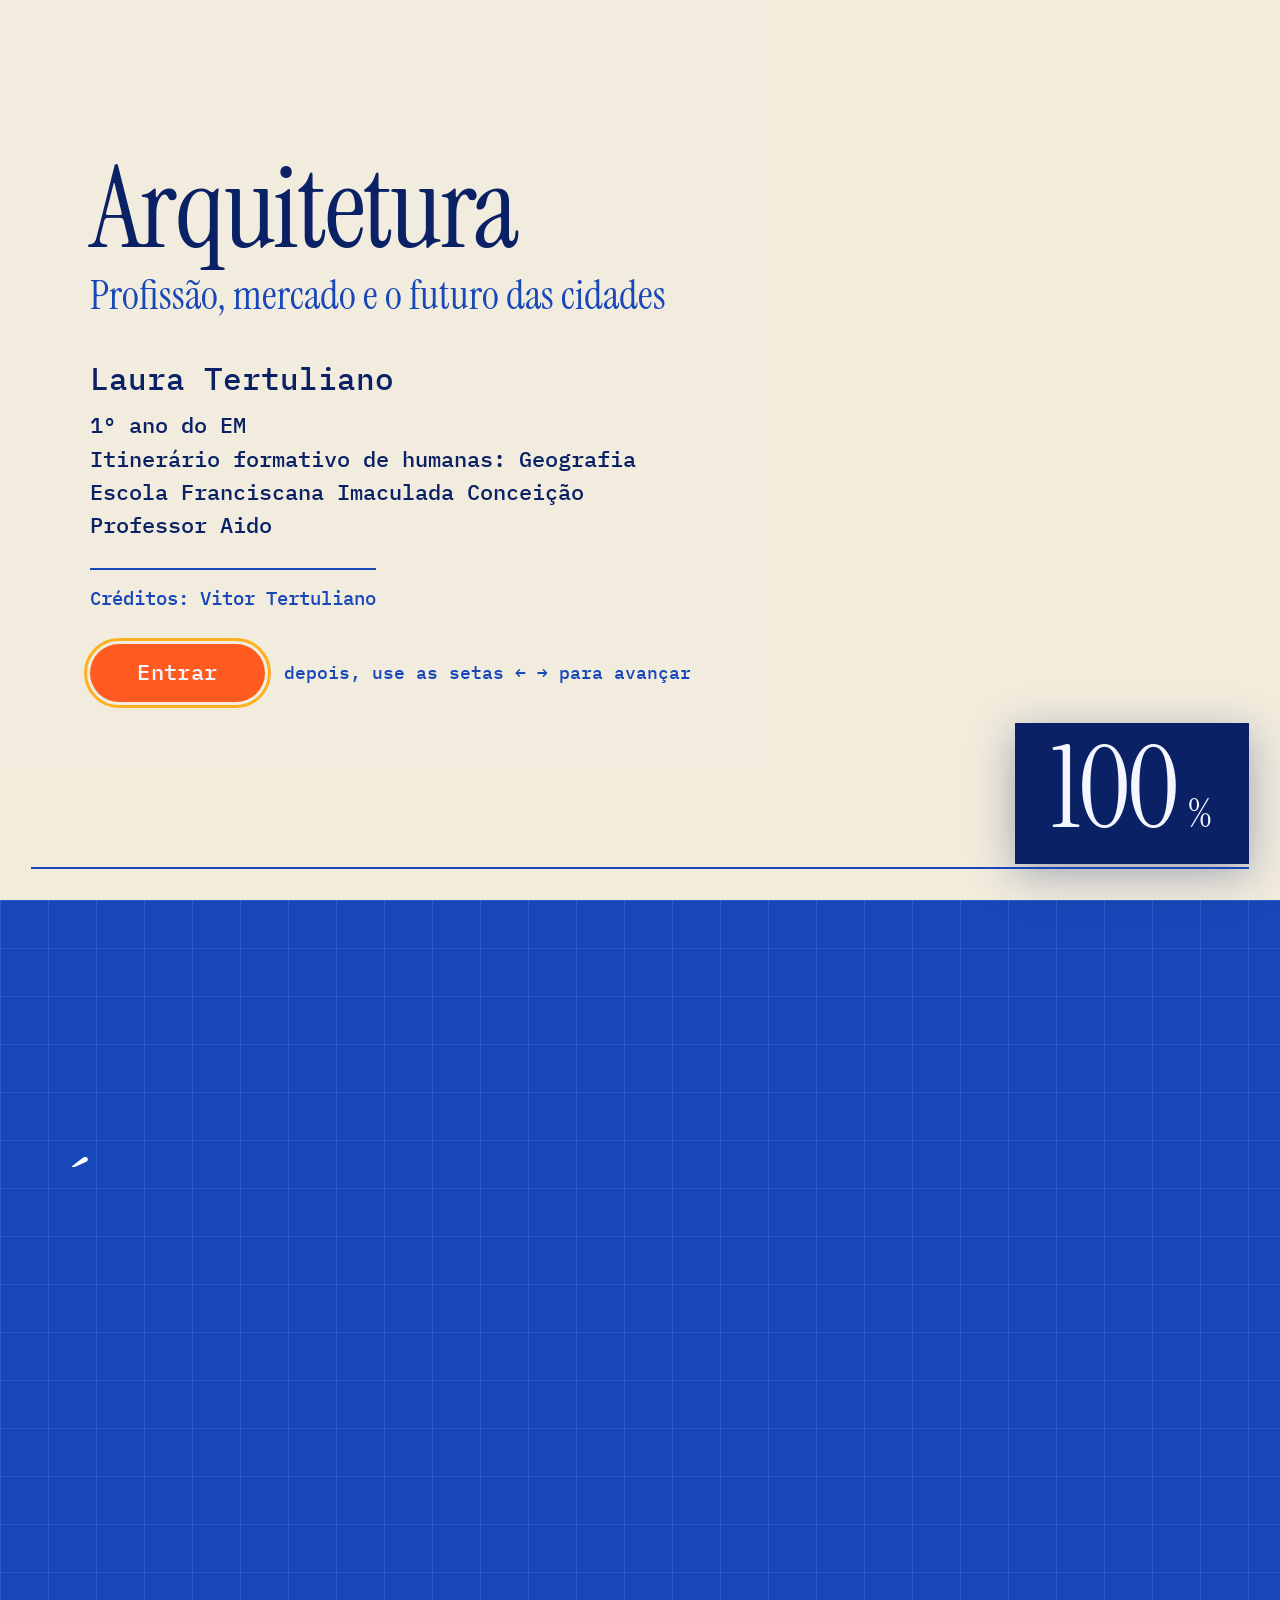
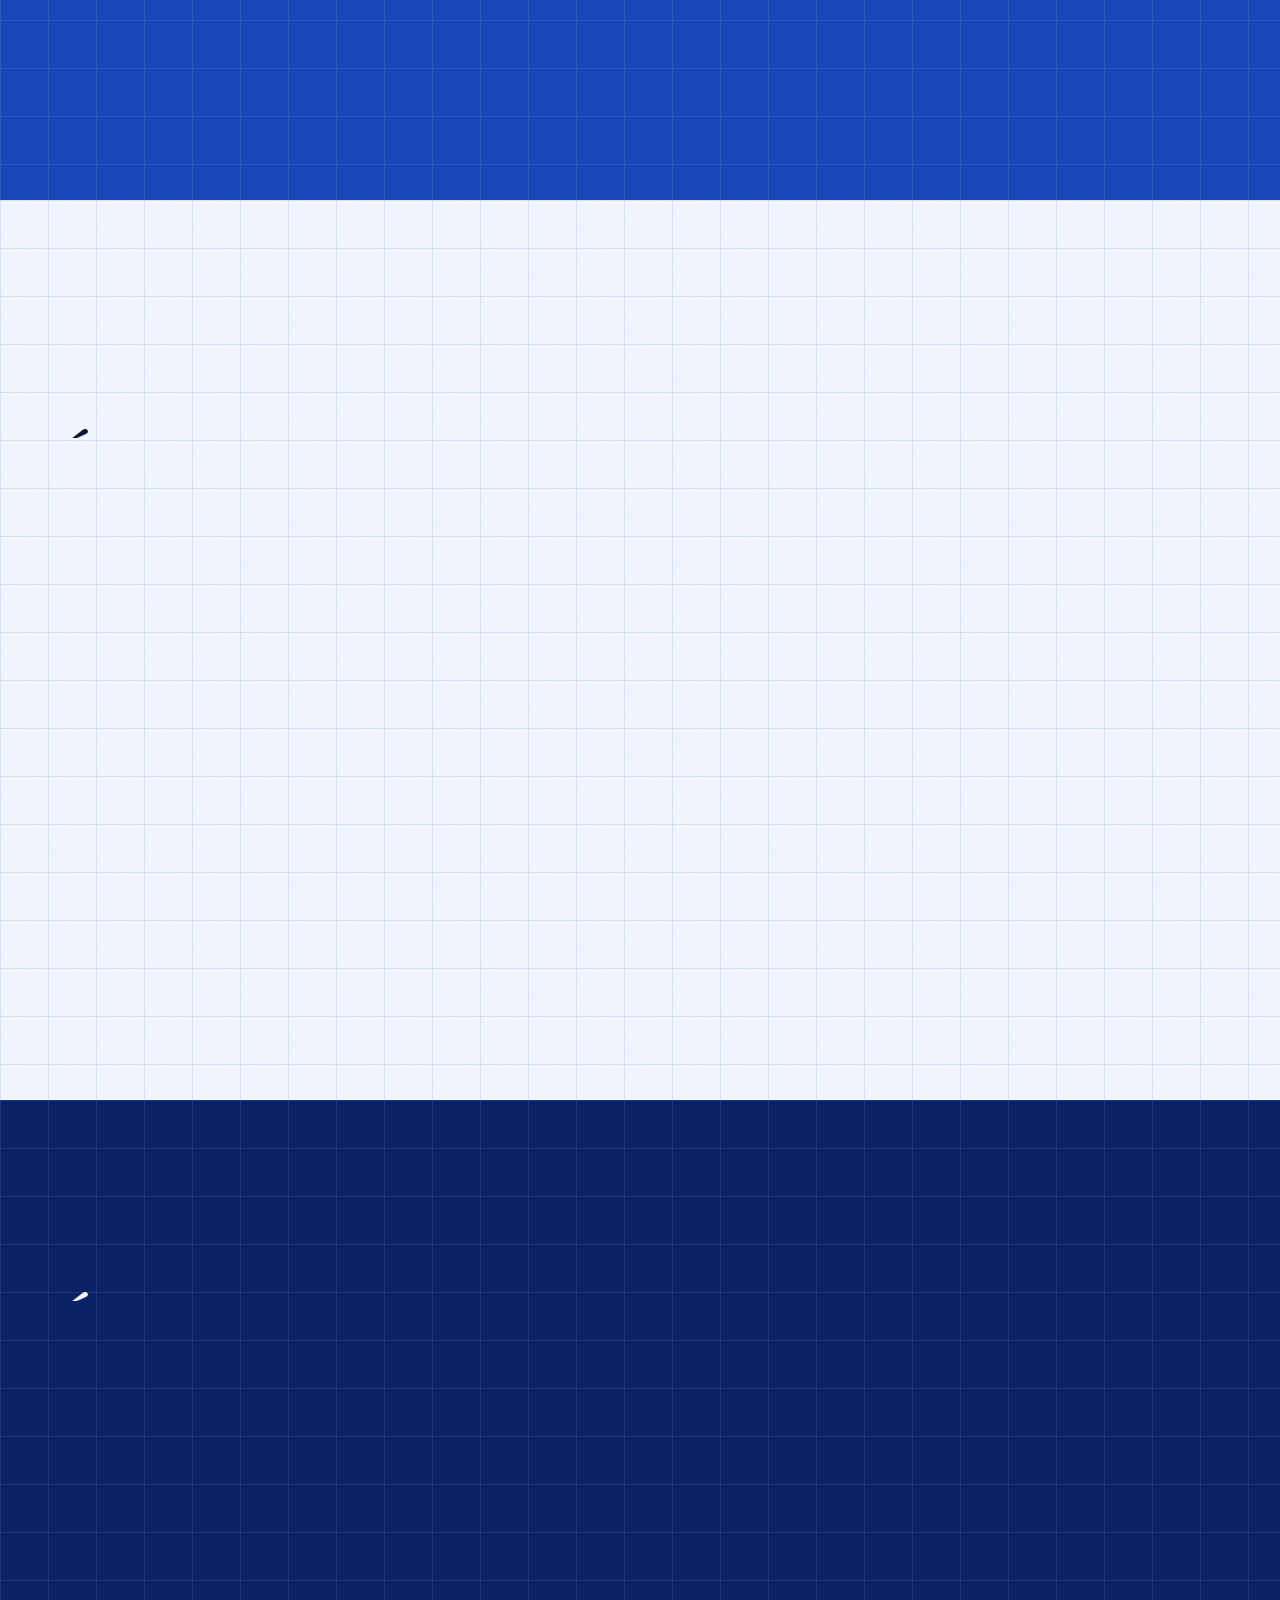
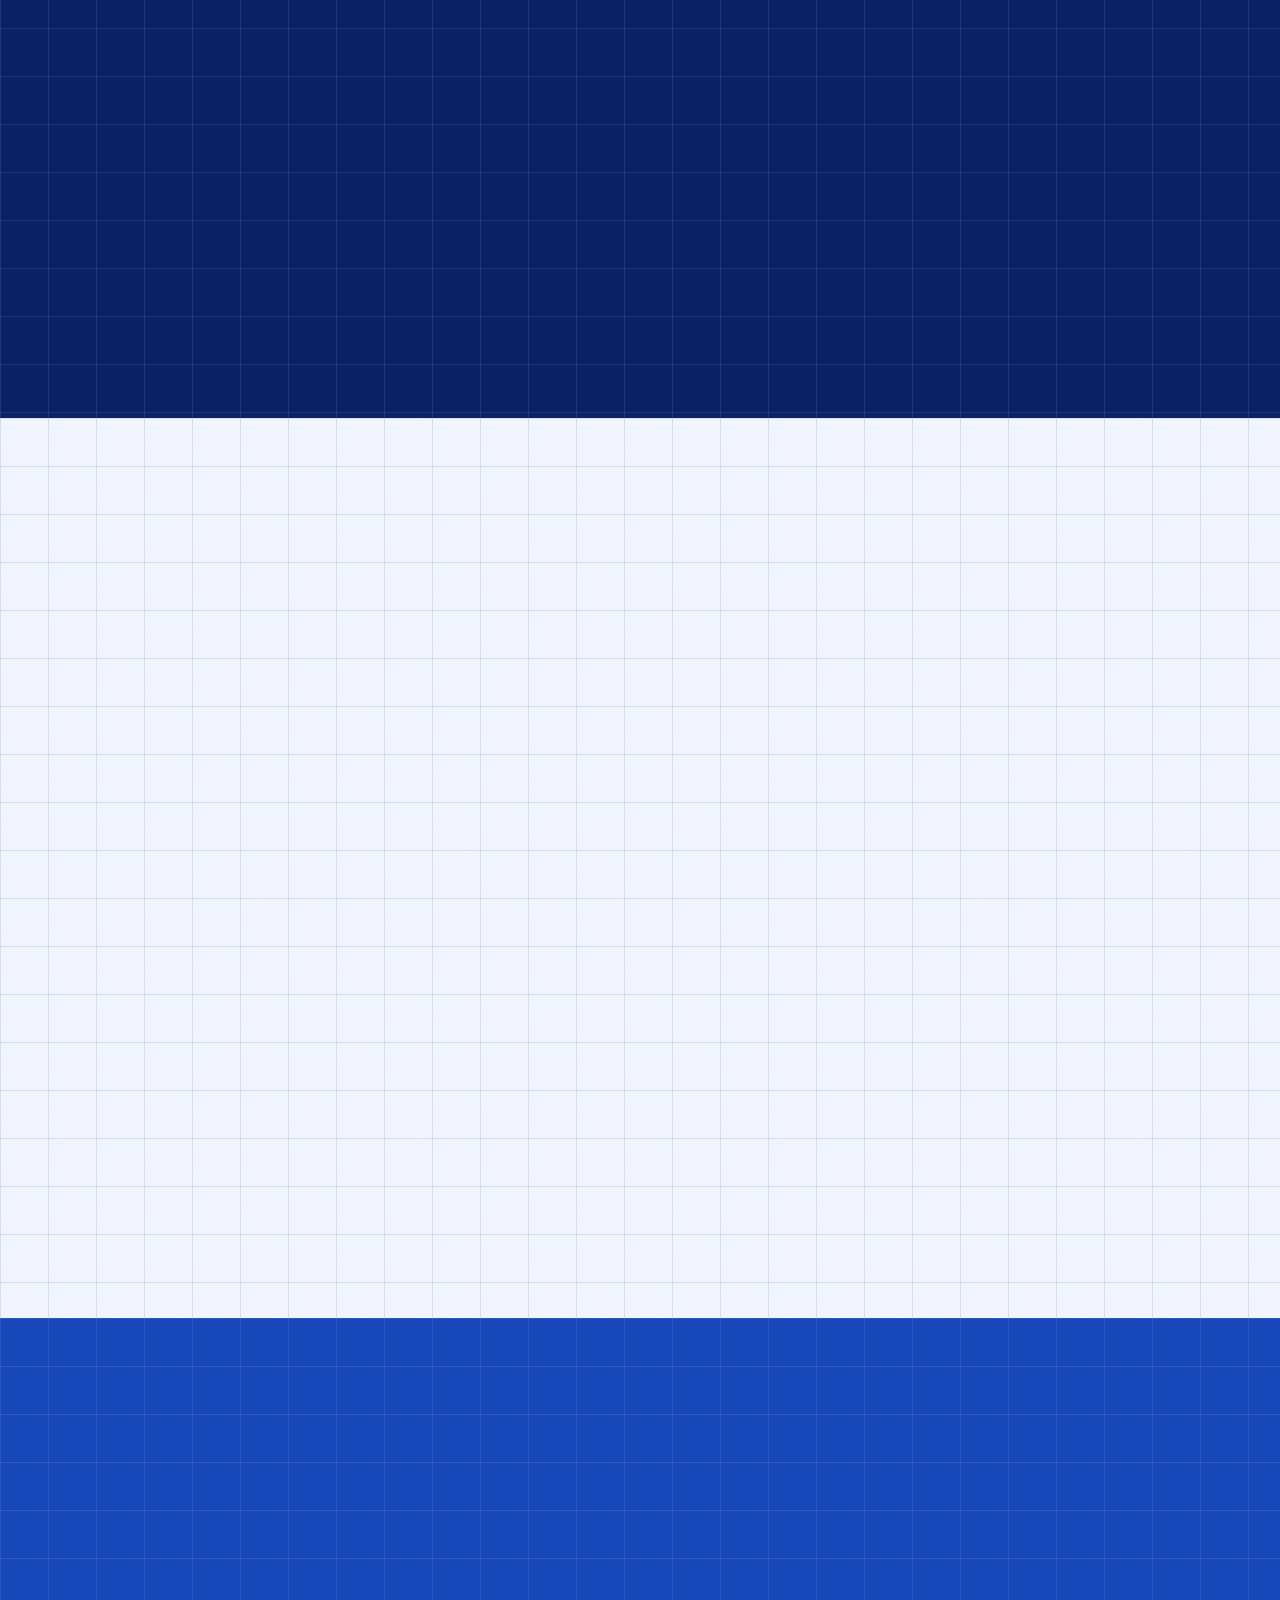
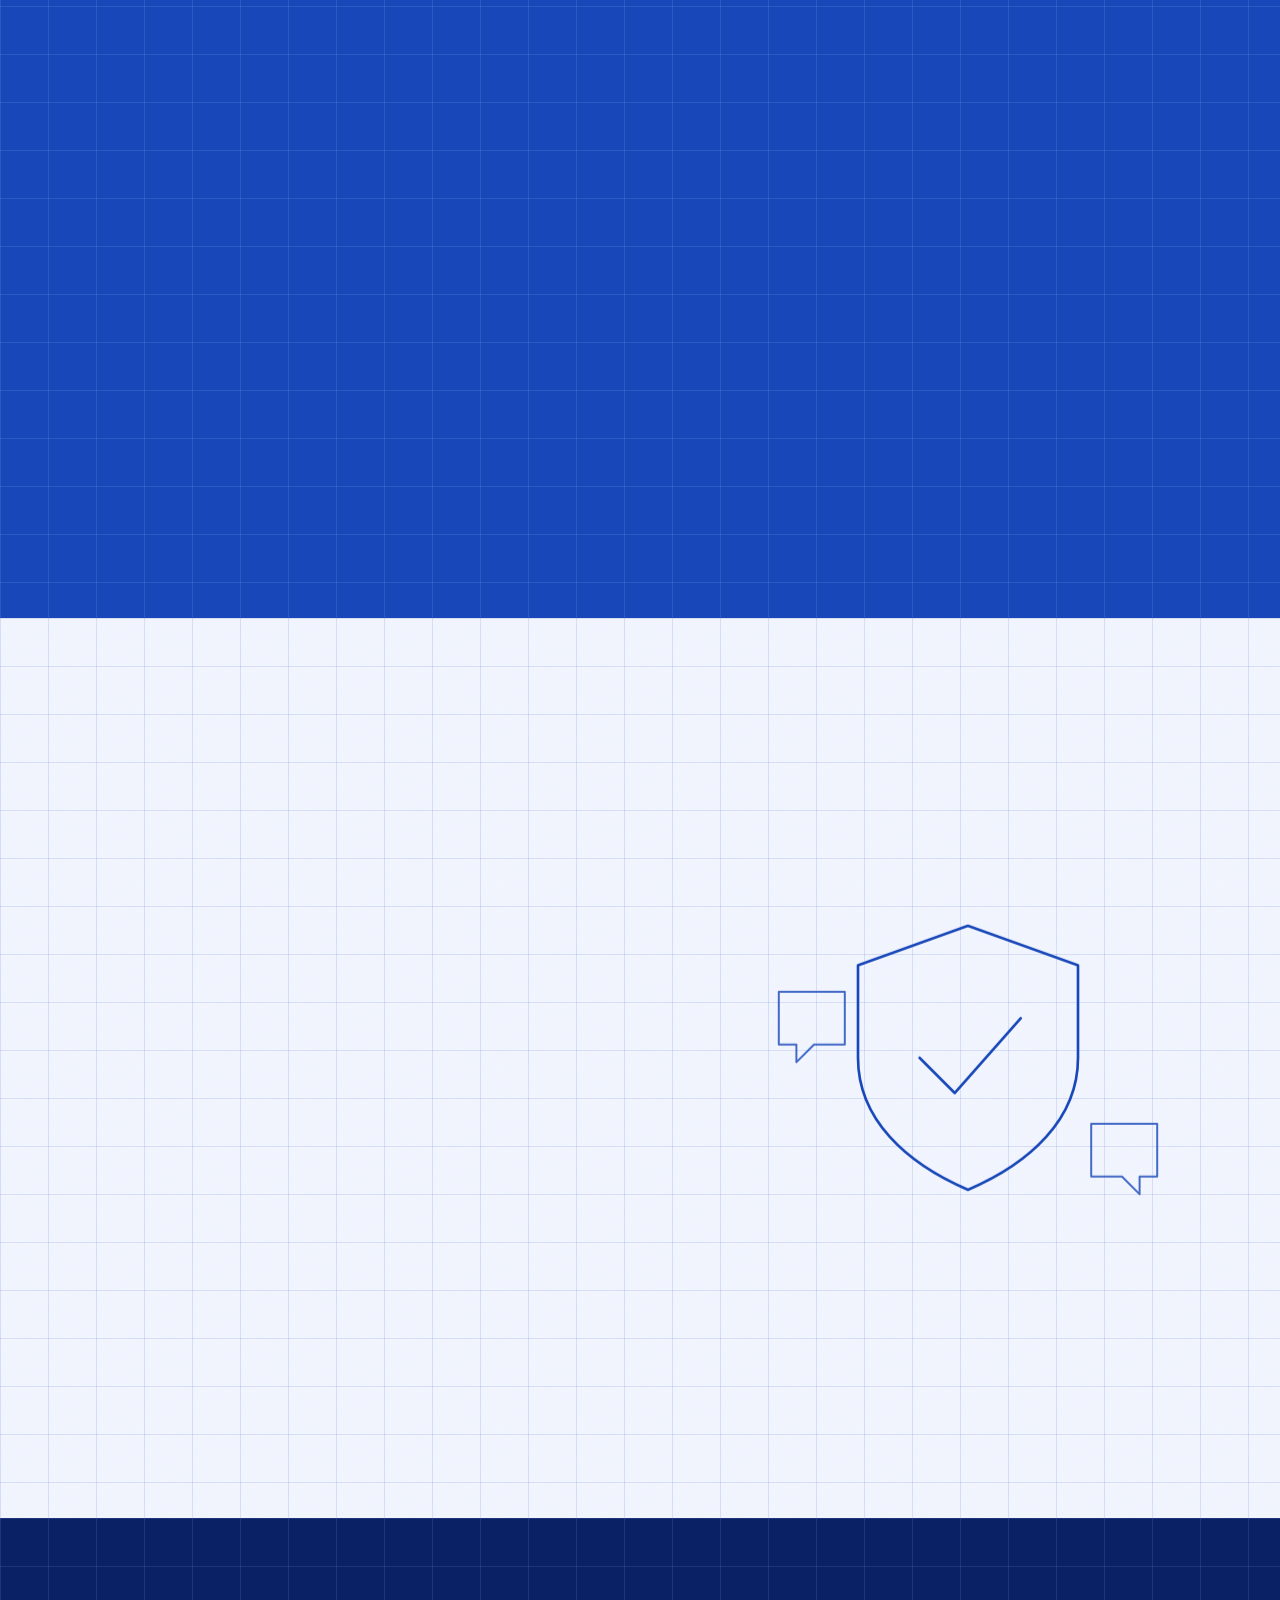
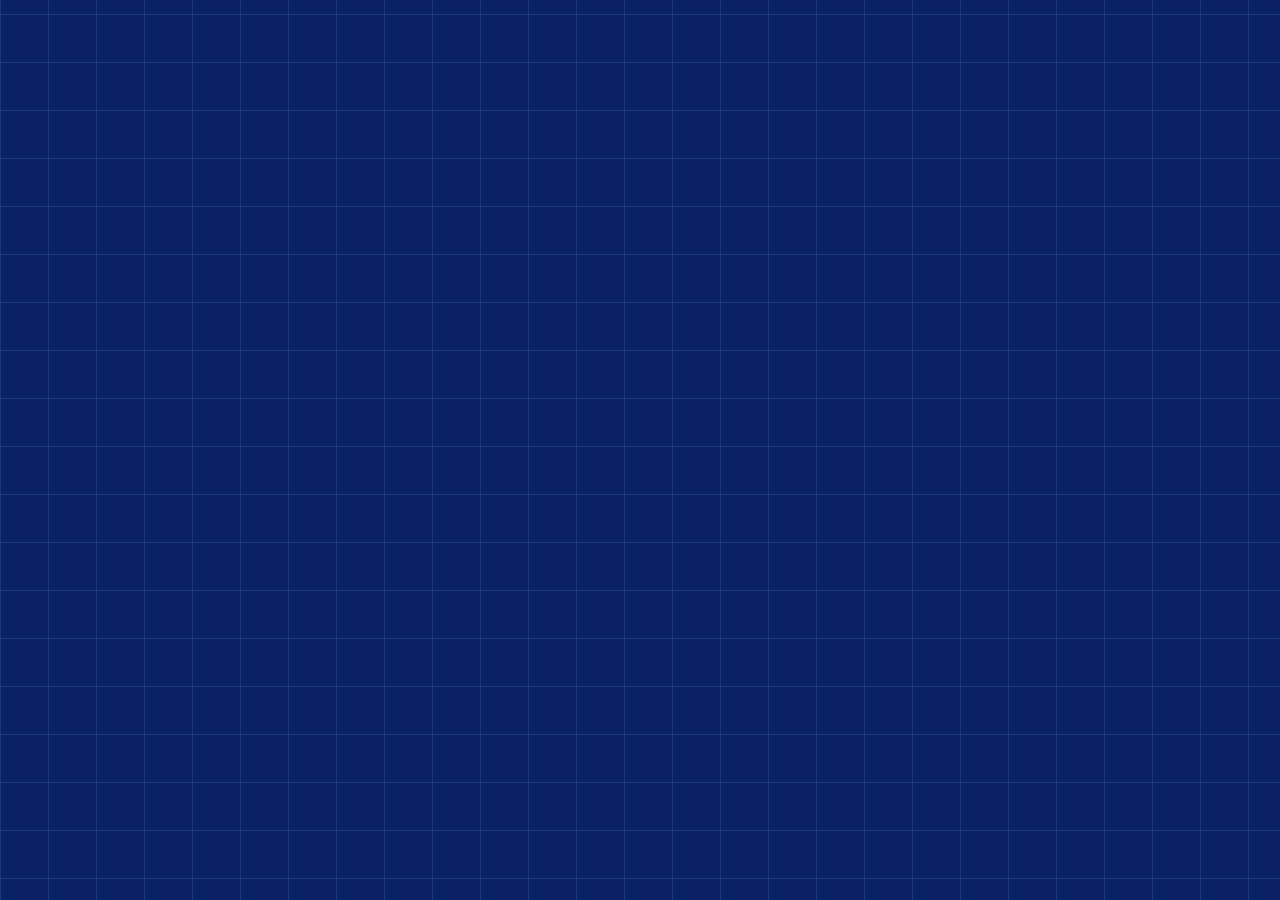
==== index.html @ d8c7a5e6 "Prancha 05: lista numerada, painel grande e desenho próprio para cada inovação Co-Authored-By: Claud" ====
<!doctype html>
<html lang="pt-BR">
<head>
  <meta charset="utf-8">
  <meta name="viewport" content="width=device-width, initial-scale=1">
  <title>Arquitetura — Laura Tertuliano</title>
  <meta name="description" content="Trabalho escolar sobre Arquitetura: profissão, mercado, inovações e o futuro das cidades.">
  <meta name="theme-color" content="#0A2166">
  <link rel="icon" href="data:image/svg+xml,%3Csvg xmlns='http://www.w3.org/2000/svg' viewBox='0 0 120 120'%3E%3Crect width='120' height='120' rx='22' fill='%230A2166'/%3E%3Cg transform='translate(0 4)' fill='none' stroke='%23F3F6FF' stroke-width='6' stroke-linejoin='round'%3E%3Ccircle cx='60' cy='15' r='7'/%3E%3Cpath d='M55 22L24 98M65 22L96 98'/%3E%3Cpath d='M6 52L16 42L60 86L104 42L114 52L60 106Z'/%3E%3C/g%3E%3C/svg%3E">
  <script>
    if (!matchMedia('(prefers-reduced-motion: reduce)').matches) {
      document.documentElement.classList.add('anim');
      setTimeout(function () { if (!window.__vida) document.documentElement.classList.remove('anim'); }, 4000);
    }
  </script>
  <link rel="preload" href="fonts/InstrumentSerif-400.ttf" as="font" type="font/ttf" crossorigin>
  <link rel="stylesheet" href="fonts/fonts.css">
  <link rel="stylesheet" href="css/style.css">
  <link rel="stylesheet" href="css/vida.css?v=6">
  <link rel="stylesheet" href="css/heron.css?v=26">
</head>
<body>

<div class="pre" id="pre" aria-hidden="true">
  <video class="pre-video" id="pre-video" src="video/casa.mp4" muted playsinline preload="auto"></video>
  <div class="pre-veu"></div>
  <div class="pre-info">
    <h2>Arquitetura</h2>
    <p class="pi-sub">Profissão, mercado e o futuro das cidades</p>
    <p class="pi-nome">Laura Tertuliano</p>
    <ul>
      <li>1º ano do EM</li>
      <li>Itinerário formativo de humanas: Geografia</li>
      <li>Escola Franciscana Imaculada Conceição</li>
      <li>Professor Aido</li>
    </ul>
    <p class="pi-cred">Créditos: Vitor Tertuliano</p>
    <div class="pi-entrar"><button class="pre-entrar" id="pre-entrar" type="button">Entrar</button><span>depois, use as setas ← → para avançar</span></div>
  </div>
  <div class="pre-num"><span class="pre-n">00</span><small>%</small></div>
  <div class="pre-barra"><i></i></div>
</div>

<div class="moldura" aria-hidden="true"><i></i><i></i><i></i><i></i></div>

<div class="progresso" aria-hidden="true"><span id="barra"></span></div>

<header class="topo">
  <a class="marca" href="#oque" aria-label="Voltar ao início"><svg class="emb" viewBox="0 0 120 112" aria-hidden="true"><circle cx="60" cy="11" r="7"/><path d="M55 18L22 98M65 18L98 98"/><path d="M6 52L16 42L60 86L104 42L114 52L60 106Z"/></svg><span>Arquitetura</span><span id="contador" aria-live="off">01 / 08</span></a>
  <button class="menu-btn" id="menu-btn" aria-expanded="false" aria-controls="menu">Seções</button>
</header>

<nav class="menu" id="menu" hidden aria-label="Seções do trabalho">
  <button class="menu-btn menu-fechar" id="menu-fechar">Fechar</button>
  <ol id="menu-lista"></ol>
</nav>
<nav class="pontos" id="pontos" aria-label="Posição na página"></nav>

<main>

<!-- 02 O QUE É -->
<section class="prancha t-papel" id="oque" data-nome="O que é Arquitetura">
  <div class="wrap duas">
    <div>
      <p class="tag">Prancha 01</p>
      <h2 class="frase">O que é Arquitetura e por que ela é importante?</h2>
      <p class="lead">A arquitetura é a arte de planejar espaços e cidades, unindo técnica e estética. Ela é essencial porque garante segurança, melhora o bem-estar e a saúde com ambientes confortáveis, promove a sustentabilidade e preserva a identidade cultural da sociedade.</p>
      <ul class="beneficios desenho">
        <li>
          <svg viewBox="0 0 48 48" aria-hidden="true"><path d="M24 4L40 10V24C40 34 33 41 24 44C15 41 8 34 8 24V10Z"/><path d="M17 24l5 5 9-10"/></svg>
          <span>Segurança</span>
        </li>
        <li>
          <svg viewBox="0 0 48 48" aria-hidden="true"><path d="M24 40C10 30 6 22 6 16A9 9 0 0 1 24 13A9 9 0 0 1 42 16C42 22 38 30 24 40Z"/></svg>
          <span>Bem-estar e saúde</span>
        </li>
        <li>
          <svg viewBox="0 0 48 48" aria-hidden="true"><path d="M10 38C10 18 22 8 40 8C40 26 30 38 10 38Z"/><path d="M10 38L28 20"/></svg>
          <span>Sustentabilidade</span>
        </li>
        <li>
          <svg viewBox="0 0 48 48" aria-hidden="true"><path d="M8 40H40M12 40V18M20 40V18M28 40V18M36 40V18M8 18L24 8L40 18Z"/></svg>
          <span>Identidade cultural</span>
        </li>
      </ul>    </div>
    <figure class="croqui" role="img" aria-label="Croqui de uma casa moderna com ipê amarelo: primeiro os traços a nanquim, depois a aquarela">
      <img class="linha" src="images/casa2-linha.webp" alt="" width="2048" height="1144" decoding="async">
      <img class="cor" src="images/casa2.webp" alt="" width="1024" height="572" decoding="async">
    </figure>
  </div>
  <a class="fonte" href="#fontes-1">Fontes desta seção</a>
</section>

<!-- 03 ÁREAS MAIS REMUNERADAS ATUALMENTE -->
<section class="prancha t-prancha" id="atuais" data-nome="Áreas mais remuneradas hoje">
  <div class="wrap">
    <p class="tag">Prancha 02</p>
    <h2 class="frase">Áreas mais remuneradas atualmente</h2>
    <p class="lead">As áreas mais bem remuneradas na arquitetura:</p>
    <div class="mestre" data-mestre>
      <ul class="lista" role="tablist" aria-orientation="vertical" aria-label="Áreas mais remuneradas atualmente">
        <li role="presentation"><button role="tab" id="a-t1" aria-controls="a-p1">Arquitetura de Patrimônio e Restauro</button></li>
        <li role="presentation"><button role="tab" id="a-t2" aria-controls="a-p2">Gestão e Coordenação de Obras / BIM Management</button></li>
        <li role="presentation"><button role="tab" id="a-t3" aria-controls="a-p3">Planejamento Urbano e Infraestrutura</button></li>
        <li role="presentation"><button role="tab" id="a-t4" aria-controls="a-p4">Arquitetura de Edificações / Projetos Comerciais e Corporativos</button></li>
        <li role="presentation"><button role="tab" id="a-t5" aria-controls="a-p5">Empreendedorismo e Projetos Autorais</button></li>
      </ul>
      <div class="detalhe">
        <article role="tabpanel" id="a-p1" aria-labelledby="a-t1"><h3>Arquitetura de Patrimônio e Restauro</h3><p>Especializada na conservação, recuperação e restauração de edifícios históricos e patrimônios tombados.</p>
          <svg class="area-desenho" viewBox="0 0 240 180" aria-hidden="true" focusable="false">
            <path class="tr" d="M16 160H224" style="--d:0"/>
            <path class="tr" d="M26 152H214" style="--d:0.05"/>
            <path class="tr" d="M36 144H204" style="--d:0.1"/>
            <path class="tr" d="M56 144V86M68 144V86" style="--d:0.2"/>
            <path class="tr fino" d="M52 86H72 M52 144H72" style="--d:0.3"/>
            <path class="tr" d="M86 144V86M98 144V86" style="--d:0.28"/>
            <path class="tr fino" d="M82 86H102 M82 144H102" style="--d:0.38"/>
            <path class="tr" d="M116 144V86M128 144V86" style="--d:0.36"/>
            <path class="tr fino" d="M112 86H132 M112 144H132" style="--d:0.46"/>
            <path class="tr" d="M146 144V86M158 144V86" style="--d:0.44"/>
            <path class="tr fino" d="M142 86H162 M142 144H162" style="--d:0.54"/>
            <path class="tr" d="M176 144V86M188 144V86" style="--d:0.52"/>
            <path class="tr fino" d="M172 86H192 M172 144H192" style="--d:0.62"/>
            <path class="tr" d="M42 86H210V76H42Z" style="--d:0.6"/>
            <path class="tr" d="M38 76L126 34L214 76Z" style="--d:0.72"/>
            <path class="tr fino" d="M60 72L126 42L192 72" style="--d:0.85"/>
            <circle class="tr fino" cx="126" cy="60" r="7" style="--d:0.9"/>
            <path class="tr ac" d="M222 160V38M238 160V38" style="--d:1.0"/>
            <path class="tr ac fino" d="M222 60 H238" style="--d:1.05"/>
            <path class="tr ac fino" d="M222 90 H238" style="--d:1.05"/>
            <path class="tr ac fino" d="M222 120 H238" style="--d:1.05"/>
            <path class="tr ac fino" d="M222 150 H238" style="--d:1.05"/>
            <path class="tr ac fino" d="M222 150L238 120M222 120L238 90M222 90L238 60" style="--d:1.1"/></svg>
        </article>
        <article role="tabpanel" id="a-p2" aria-labelledby="a-t2" hidden><h3>Gestão e Coordenação de Obras / BIM Management</h3><p>Focada no gerenciamento de canteiros, controle de custos, prazos, equipes e modelagem de informação da construção (BIM).</p>
          <svg class="area-desenho" viewBox="0 0 240 180" aria-hidden="true" focusable="false">
            <path class="tr" d="M50 60L110 30L170 60L110 90Z" style="--d:0"/>
            <path class="tr" d="M50 60V130L110 160V90" style="--d:0.15"/>
            <path class="tr" d="M110 160L170 130V60" style="--d:0.3"/>
            <path class="tr" d="M110 90V160" style="--d:0.35"/>
            <path class="tr fino" d="M50 77 L110 107 M110 107 L170 77" style="--d:0.45"/>
            <path class="tr fino" d="M50 95 L110 125 M110 125 L170 95" style="--d:0.55"/>
            <path class="tr fino" d="M50 112 L110 142 M110 142 L170 112" style="--d:0.65"/>
            <path class="tr fino ac" d="M32 60V130M28 60H36M28 130H36" style="--d:0.8"/>
            <path class="tr" d="M188 98H232V160H188Z" style="--d:0.9"/>
            <path class="tr fino" d="M204 93V102H216V93Z" style="--d:1.0"/>
            <path class="tr ac" d="M195 114 l4 4 7-8" style="--d:1.05"/>
            <path class="tr fino" d="M214 114 H226" style="--d:1.1"/>
            <path class="tr ac" d="M195 129 l4 4 7-8" style="--d:1.13"/>
            <path class="tr fino" d="M214 129 H226" style="--d:1.18"/>
            <path class="tr ac" d="M195 144 l4 4 7-8" style="--d:1.21"/>
            <path class="tr fino" d="M214 144 H226" style="--d:1.26"/></svg>
        </article>
        <article role="tabpanel" id="a-p3" aria-labelledby="a-t3" hidden><h3>Planejamento Urbano e Infraestrutura</h3><p>Elaboração de planos diretores, ordenamento de cidades, grandes projetos de mobilidade e infraestrutura pública.</p>
          <svg class="area-desenho" viewBox="0 0 240 180" aria-hidden="true" focusable="false">
            <path class="tr" d="M14 120H226M14 128H226" style="--d:0"/>
            <path class="tr" d="M14 120V150M226 120V150" style="--d:0.08"/>
            <path class="tr" d="M8 150H232" style="--d:0.1"/>
            <path class="tr" d="M78 150V46H86V150M158 150V46H166V150" style="--d:0.2"/>
            <path class="tr" d="M82 46C52 80 32 108 18 120" style="--d:0.45"/>
            <path class="tr" d="M82 46Q122 110 162 46" style="--d:0.5"/>
            <path class="tr" d="M162 46C192 80 212 108 226 120" style="--d:0.55"/>
            <path class="tr fino" d="M96 64 V120" style="--d:0.7"/>
            <path class="tr fino" d="M110 75 V120" style="--d:0.7"/>
            <path class="tr fino" d="M122 78 V120" style="--d:0.7"/>
            <path class="tr fino" d="M134 75 V120" style="--d:0.7"/>
            <path class="tr fino" d="M148 64 V120" style="--d:0.7"/>
            <path class="tr fino" d="M24 162q9 -5 18 0t18 0t18 0t18 0t18 0t18 0t18 0t18 0" style="--d:0.85"/>
            <path class="tr fino" d="M80 172q9 -5 18 0t18 0t18 0t18 0t18 0t18 0t18 0" style="--d:0.95"/>
            <circle class="tr fino ac" cx="30" cy="30" r="15" style="--d:1.0"/>
            <path class="tr ac" d="M30 17L36 36L30 31L24 36Z" style="--d:1.05"/></svg>
        </article>
        <article role="tabpanel" id="a-p4" aria-labelledby="a-t4" hidden><h3>Arquitetura de Edificações / Projetos Comerciais e Corporativos</h3><p>Projetos de grande porte para incorporadoras, hospitais, hotéis e edifícios empresariais.</p>
          <svg class="area-desenho" viewBox="0 0 240 180" aria-hidden="true" focusable="false">
            <path class="tr" d="M16 160H228" style="--d:0"/>
            <path class="tr" d="M40 160V62H92V160" style="--d:0.1"/>
            <path class="tr fino" d="M52 62V160M66 62V160M80 62V160" style="--d:0.2"/>
            <path class="tr fino" d="M40 74 H92" style="--d:0.22"/>
            <path class="tr fino" d="M40 86 H92" style="--d:0.22"/>
            <path class="tr fino" d="M40 98 H92" style="--d:0.22"/>
            <path class="tr fino" d="M40 110 H92" style="--d:0.22"/>
            <path class="tr fino" d="M40 122 H92" style="--d:0.22"/>
            <path class="tr fino" d="M40 134 H92" style="--d:0.22"/>
            <path class="tr fino" d="M40 146 H92" style="--d:0.22"/>
            <path class="tr fino" d="M40 158 H92" style="--d:0.22"/>
            <path class="tr" d="M102 160V34H152V160" style="--d:0.3"/>
            <path class="tr" d="M110 34V24H144V34" style="--d:0.4"/>
            <path class="tr" d="M127 24V8" style="--d:0.45"/>
            <circle class="tr ac" cx="127" cy="7" r="2.5" style="--d:0.5"/>
            <path class="tr fino" d="M114 34V160M127 34V160M140 34V160" style="--d:0.5"/>
            <path class="tr fino" d="M102 46 H152" style="--d:0.52"/>
            <path class="tr fino" d="M102 58 H152" style="--d:0.52"/>
            <path class="tr fino" d="M102 70 H152" style="--d:0.52"/>
            <path class="tr fino" d="M102 82 H152" style="--d:0.52"/>
            <path class="tr fino" d="M102 94 H152" style="--d:0.52"/>
            <path class="tr fino" d="M102 106 H152" style="--d:0.52"/>
            <path class="tr fino" d="M102 118 H152" style="--d:0.52"/>
            <path class="tr fino" d="M102 130 H152" style="--d:0.52"/>
            <path class="tr fino" d="M102 142 H152" style="--d:0.52"/>
            <path class="tr fino" d="M102 154 H152" style="--d:0.52"/>
            <path class="tr" d="M162 160V84H212V160" style="--d:0.6"/>
            <path class="tr fino" d="M162 84L212 84" style="--d:0.65"/>
            <path class="tr fino" d="M162 96 H212" style="--d:0.7"/>
            <path class="tr fino" d="M162 108 H212" style="--d:0.7"/>
            <path class="tr fino" d="M162 120 H212" style="--d:0.7"/>
            <path class="tr fino" d="M162 132 H212" style="--d:0.7"/>
            <path class="tr fino" d="M162 144 H212" style="--d:0.7"/>
            <path class="tr fino" d="M162 156 H212" style="--d:0.7"/>
            <path class="tr ac fino" d="M176 96L196 128M184 96L212 138" style="--d:0.9"/>
            <path class="tr fino" d="M174 160V150H198V160" style="--d:0.95"/></svg>
        </article>
        <article role="tabpanel" id="a-p5" aria-labelledby="a-t5" hidden><h3>Empreendedorismo e Projetos Autorais</h3><p>Sócios de escritórios consolidados ou arquitetos autônomos com marca própria no mercado de alto padrão.</p>
          <svg class="area-desenho" viewBox="0 0 240 180" aria-hidden="true" focusable="false">
            <path class="tr" d="M16 140H224" style="--d:0"/>
            <path class="tr" d="M36 140V172M204 140V172" style="--d:0.05"/>
            <path class="tr" d="M40 138L60 112H190L210 138Z" style="--d:0.15"/>
            <path class="tr" d="M88 128V108H128V128M83 108L108 90L133 108" style="--d:0.3"/>
            <path class="tr fino" d="M102 128V117H114V128" style="--d:0.4"/>
            <path class="tr" d="M160 112L172 70L184 112M172 70V60" style="--d:0.5"/>
            <circle class="tr" cx="172" cy="57" r="3.5" style="--d:0.55"/>
            <path class="tr ac fino" d="M160 124A14 14 0 0 1 184 124" style="--d:0.6"/>
            <path class="tr" d="M26 102L30 106L72 64L68 60Z" style="--d:0.7"/>
            <path class="tr fino" d="M26 102L24 110L30 106" style="--d:0.75"/>
            <circle class="tr ac" cx="206" cy="46" r="14" style="--d:0.85"/>
            <path class="tr ac fino" d="M199 62H213M200 67H212" style="--d:0.9"/>
            <path class="tr ac fino" d="M206 22V28M226 32L222 36M186 32L190 36M232 48H226M180 48H186" style="--d:0.95"/></svg>
        </article>
      </div>
    </div>
  </div>
  <a class="fonte" href="#fontes-2">Fontes desta seção</a>
</section>

<!-- 04 ÁREAS MAIS BEM REMUNERADAS NO FUTURO -->
<section class="prancha t-papel" id="futuro" data-nome="Áreas mais bem remuneradas no futuro">
  <div class="wrap">
    <p class="tag">Prancha 03</p>
    <h2 class="frase">Áreas mais bem remuneradas no futuro</h2>
    <p class="lead">As áreas mais promissoras e bem remuneradas da arquitetura para os próximos anos:</p>
    <div class="mestre" data-mestre>
      <ul class="lista" role="tablist" aria-orientation="vertical" aria-label="Áreas mais bem remuneradas no futuro">
        <li role="presentation"><button role="tab" id="f-t1" aria-controls="f-p1">Arquitetura Sustentável e Bioclimática</button></li>
        <li role="presentation"><button role="tab" id="f-t2" aria-controls="f-p2">Tecnologia BIM Avançada e Arquitetura Digital</button></li>
        <li role="presentation"><button role="tab" id="f-t3" aria-controls="f-p3">Cidades Inteligentes (Smart Cities) e Urbanismo Resiliente</button></li>
        <li role="presentation"><button role="tab" id="f-t4" aria-controls="f-p4">Neuroarquitetura e Arquitetura de Saúde/Hospitalar</button></li>
        <li role="presentation"><button role="tab" id="f-t5" aria-controls="f-p5">Construção Off-site e Modular</button></li>
      </ul>
      <div class="detalhe">
        <article role="tabpanel" id="f-p1" aria-labelledby="f-t1"><h3>Arquitetura Sustentável e Bioclimática</h3><p>Focada em projetos com pegada de carbono zero, eficiência energética, uso de energias renováveis e certificações ambientais (como LEED).</p>
          <svg class="area-desenho" viewBox="0 0 240 180" aria-hidden="true" focusable="false">
            <path class="tr" d="M16 160H224" style="--d:0"/>
            <path class="tr" d="M50 160V92H150V160" style="--d:0.1"/>
            <path class="tr" d="M44 92H156" style="--d:0.2"/>
            <path class="tr fino" d="M56 92q4 -10 8 0M70 92q4 -12 8 0M86 92q4 -10 8 0M102 92q4 -12 8 0M118 92q4 -10 8 0M134 92q4 -10 8 0" style="--d:0.3"/>
            <path class="tr" d="M60 106H90V130H60ZM110 106H140V130H110Z" style="--d:0.4"/>
            <path class="tr" d="M92 160V138H108V160" style="--d:0.5"/>
            <path class="tr" d="M150 160V118H198V160" style="--d:0.55"/>
            <path class="tr" d="M152 118L162 102H198V118" style="--d:0.6"/>
            <path class="tr fino" d="M170 102L166 118M182 102L182 118M194 102L198 118" style="--d:0.65"/>
            <path class="tr" d="M18 130C18 108 28 98 42 96C42 112 34 124 18 130Z" style="--d:0.75"/>
            <path class="tr fino" d="M18 130L36 108" style="--d:0.8"/>
            <circle class="tr ac" cx="190" cy="46" r="14" style="--d:0.85"/>
            <path class="tr ac fino" d="M190 24V16M212 46H220M160 46H168M206 30L212 24M174 30L168 24" style="--d:0.95"/></svg>
        </article>
        <article role="tabpanel" id="f-p2" aria-labelledby="f-t2" hidden><h3>Tecnologia BIM Avançada e Arquitetura Digital</h3><p>Integração de inteligência artificial, realidade aumentada, gêmeos digitais (digital twins) e gestão de dados complexos de construção.</p>
          <svg class="area-desenho" viewBox="0 0 240 180" aria-hidden="true" focusable="false">
            <path class="tr" d="M16 160H224" style="--d:0"/>
            <path class="tr" d="M36 160V70H90V160" style="--d:0.1"/>
            <path class="tr fino" d="M36 88 H90" style="--d:0.2"/>
            <path class="tr fino" d="M36 106 H90" style="--d:0.25"/>
            <path class="tr fino" d="M36 124 H90" style="--d:0.3"/>
            <path class="tr fino" d="M36 142 H90" style="--d:0.35"/>
            <path class="tr fino" d="M63 70V160" style="--d:0.4"/>
            <path class="tr ac" d="M130 160V70H184V160" style="--d:0.5"/>
            <path class="tr ac fino" d="M130 88 H184" style="--d:0.6"/>
            <path class="tr ac fino" d="M130 106 H184" style="--d:0.65"/>
            <path class="tr ac fino" d="M130 124 H184" style="--d:0.7"/>
            <path class="tr ac fino" d="M130 142 H184" style="--d:0.75"/>
            <path class="tr ac fino" d="M157 70V160" style="--d:0.8"/>
            <circle class="tr ac" cx="130" cy="70" r="3.4" style="--d:0.9"/>
            <circle class="tr ac" cx="184" cy="70" r="3.4" style="--d:0.9"/>
            <circle class="tr ac" cx="130" cy="160" r="3.4" style="--d:0.9"/>
            <circle class="tr ac" cx="184" cy="160" r="3.4" style="--d:0.9"/>
            <circle class="tr ac" cx="157" cy="115" r="3.4" style="--d:0.9"/>
            <path class="tr fino" d="M98 112H122M105 105L98 112L105 119M115 105L122 112L115 119" style="--d:0.95"/>
            <path class="tr" d="M196 24H226V54H196Z" style="--d:1.0"/>
            <path class="tr fino" d="M205 33H217V45H205Z" style="--d:1.05"/>
            <path class="tr fino" d="M202 24V18M211 24V18M220 24V18M202 54V60M211 54V60M220 54V60" style="--d:1.1"/>
            <path class="tr ac fino" d="M211 60V100H184" style="--d:1.15"/>
            <path class="tr ac fino" d="M184 130H206V142" style="--d:1.2"/>
            <circle class="tr ac" cx="206" cy="146" r="3.2" style="--d:1.25"/></svg>
        </article>
        <article role="tabpanel" id="f-p3" aria-labelledby="f-t3" hidden><h3>Cidades Inteligentes (Smart Cities) e Urbanismo Resiliente</h3><p>Planejamento urbano adaptado a mudanças climáticas, mobilidade sustentável e infraestrutura de cidades conectadas.</p>
          <svg class="area-desenho" viewBox="0 0 240 180" aria-hidden="true" focusable="false">
            <path class="tr" d="M10 150H230" style="--d:0"/>
            <path class="tr" d="M24 150V92H56V150" style="--d:0.1"/>
            <path class="tr" d="M62 150V62H98V150" style="--d:0.15"/>
            <path class="tr" d="M104 150V82H136V150" style="--d:0.2"/>
            <path class="tr" d="M142 150V106H174V150" style="--d:0.25"/>
            <path class="tr" d="M80 62V46" style="--d:0.3"/>
            <path class="tr fino" d="M30 104 H50" style="--d:0.35"/>
            <path class="tr fino" d="M30 116 H50" style="--d:0.35"/>
            <path class="tr fino" d="M30 128 H50" style="--d:0.35"/>
            <path class="tr fino" d="M30 140 H50" style="--d:0.35"/>
            <path class="tr fino" d="M68 76 H92" style="--d:0.38"/>
            <path class="tr fino" d="M68 90 H92" style="--d:0.38"/>
            <path class="tr fino" d="M68 104 H92" style="--d:0.38"/>
            <path class="tr fino" d="M68 118 H92" style="--d:0.38"/>
            <path class="tr fino" d="M68 132 H92" style="--d:0.38"/>
            <path class="tr fino" d="M110 94 H130" style="--d:0.4"/>
            <path class="tr fino" d="M110 108 H130" style="--d:0.4"/>
            <path class="tr fino" d="M110 122 H130" style="--d:0.4"/>
            <path class="tr fino" d="M110 136 H130" style="--d:0.4"/>
            <path class="tr fino" d="M148 118 H168" style="--d:0.42"/>
            <path class="tr fino" d="M148 130 H168" style="--d:0.42"/>
            <path class="tr fino" d="M148 142 H168" style="--d:0.42"/>
            <circle class="tr ac" cx="80" cy="44" r="3" style="--d:0.5"/>
            <path class="tr ac fino" d="M70 36A14 14 0 0 1 90 36" style="--d:0.55"/>
            <path class="tr ac fino" d="M63 30A22 22 0 0 1 97 30" style="--d:0.6"/>
            <circle class="tr ac" cx="120" cy="80" r="3" style="--d:0.65"/>
            <path class="tr ac fino" d="M114 72A9 9 0 0 1 126 72" style="--d:0.7"/>
            <path class="tr" d="M196 150V126" style="--d:0.75"/>
            <path class="tr" d="M180 126C176 108 190 98 200 100C214 102 218 120 208 128C202 134 188 134 180 126Z" style="--d:0.8"/>
            <path class="tr fino" d="M10 166q9 -5 18 0t18 0t18 0t18 0t18 0t18 0t18 0t18 0t18 0t18 0t18 0t18 0" style="--d:0.9"/>
            <path class="tr ac" d="M224 150V172M220 160H228" style="--d:0.95"/></svg>
        </article>
        <article role="tabpanel" id="f-p4" aria-labelledby="f-t4" hidden><h3>Neuroarquitetura e Arquitetura de Saúde/Hospitalar</h3><p>Design focado no bem-estar mental e fisiológico dos usuários, impulsionado pela alta demanda em espaços de saúde e ambientes corporativos.</p>
          <svg class="area-desenho" viewBox="0 0 240 180" aria-hidden="true" focusable="false">
            <path class="tr" d="M16 160H224" style="--d:0"/>
            <path class="tr" d="M28 160V84H112V160" style="--d:0.1"/>
            <path class="tr" d="M50 84V62H90V84" style="--d:0.2"/>
            <path class="tr ac" d="M70 96V126M55 111H85" style="--d:0.3"/>
            <path class="tr fino" d="M38 140H54M62 140H78M86 140H102" style="--d:0.4"/>
            <path class="tr" d="M62 160V148H78V160" style="--d:0.45"/>
            <path class="tr ac" d="M126 134H144L150 114L158 152L166 122L172 134H214" style="--d:0.55"/>
            <path class="tr" d="M152 74C142 74 136 64 142 56C140 46 152 40 160 44C166 36 180 38 182 48C192 48 198 58 192 66C198 74 190 82 180 80C174 86 162 84 158 78C156 78 154 76 152 74Z" style="--d:0.7"/>
            <path class="tr fino" d="M160 44C160 56 166 62 162 70M172 52C172 60 178 66 174 74M148 60C156 60 160 64 166 62M180 62H188" style="--d:0.85"/></svg>
        </article>
        <article role="tabpanel" id="f-p5" aria-labelledby="f-t5" hidden><h3>Construção Off-site e Modular</h3><p>Especialização em arquitetura industrializada, fabricação digital e impressão 3D para obras mais rápidas e econômicas.</p>
          <svg class="area-desenho" viewBox="0 0 240 180" aria-hidden="true" focusable="false">
            <path class="tr" d="M10 160H230" style="--d:0"/>
            <path class="tr" d="M14 160V108L38 90V108L62 90V108L86 90V160Z" style="--d:0.1"/>
            <path class="tr fino" d="M44 160V138H60V160" style="--d:0.2"/>
            <path class="tr" d="M100 160V130H142V160Z" style="--d:0.3"/>
            <path class="tr" d="M142 160V130H184V160Z" style="--d:0.35"/>
            <path class="tr" d="M100 130V100H142V130Z" style="--d:0.4"/>
            <path class="tr fino" d="M108 142H122M150 142H164M108 112H122" style="--d:0.5"/>
            <path class="tr ac" d="M142 92V62H184V92Z" style="--d:0.6"/>
            <path class="tr ac fino" d="M150 76H164M170 76H176" style="--d:0.7"/>
            <path class="tr fino" d="M204 160V26M214 160V26" style="--d:0.8"/>
            <path class="tr fino" d="M204 150L214 138L204 126L214 114L204 102L214 90L204 78L214 66L204 54L214 42" style="--d:0.85"/>
            <path class="tr" d="M120 26H228" style="--d:0.9"/>
            <path class="tr fino" d="M214 26H228V38H214Z" style="--d:0.95"/>
            <path class="tr ac" d="M163 26V62" style="--d:1.0"/>
            <path class="tr ac" d="M156 62H170" style="--d:1.05"/></svg>
        </article>
      </div>
    </div>
  </div>
  <a class="fonte" href="#fontes-3">Fontes desta seção</a>
</section>

<!-- 05 ÁREAS MENOS REMUNERADAS NO FUTURO -->
<section class="prancha t-profundo" id="menos" data-nome="Áreas menos remuneradas no futuro">
  <div class="wrap">
    <p class="tag">Prancha 04</p>
    <h2 class="frase">Áreas menos remuneradas no futuro</h2>
    <p class="lead">As áreas com tendência a menor remuneração no futuro da arquitetura são aquelas altamente repetitivas, operacionais ou suscetíveis à automação direta por inteligência artificial e ferramentas generativas:</p>
    <div class="mestre" data-mestre>
      <ul class="lista" role="tablist" aria-orientation="vertical" aria-label="Áreas menos remuneradas no futuro">
        <li role="presentation"><button role="tab" id="m-t1" aria-controls="m-p1">Desenho Técnico e Modelagem Básica (BIM/CAD Operacional)</button></li>
        <li role="presentation"><button role="tab" id="m-t2" aria-controls="m-p2">Visualização Arquitetônica Tradicional (Render 3D Simples)</button></li>
        <li role="presentation"><button role="tab" id="m-t3" aria-controls="m-p3">Arquitetura de Interiores Residencial de Pequeno Porte (Sem Especialização)</button></li>
        <li role="presentation"><button role="tab" id="m-t4" aria-controls="m-p4">Projetos Padronizados e Repetitivos</button></li>
        <li role="presentation"><button role="tab" id="m-t5" aria-controls="m-p5">Regularização de Imóveis e Tramitação Burocrática Simples</button></li>
      </ul>
      <div class="detalhe">
        <article role="tabpanel" id="m-p1" aria-labelledby="m-t1"><h3>Desenho Técnico e Modelagem Básica (BIM/CAD Operacional)</h3><p>Funções focadas apenas na execução manual de desenhos técnicos, plantas e detalhamentos, que serão cada vez mais automatizados por IA generativa e softwares de código.</p>
          <svg class="area-desenho" viewBox="0 0 240 180" aria-hidden="true" focusable="false">
            <path class="tr" d="M30 40H150V140H30Z" style="--d:0"/>
            <path class="tr" d="M44 54H136V126H44Z" style="--d:0.1"/>
            <path class="tr" d="M96 54V88M96 104V126" style="--d:0.2"/>
            <path class="tr fino" d="M96 88A16 16 0 0 1 112 104" style="--d:0.25"/>
            <path class="tr fino" d="M44 92H80" style="--d:0.3"/>
            <path class="tr fino" d="M44 134H136M44 130V138M136 130V138" style="--d:0.35"/>
            <path class="tr fino" d="M144 54V126M140 54H148M140 126H148" style="--d:0.4"/>
            <path class="tr" d="M170 30L214 44L206 70L162 56Z" style="--d:0.5"/>
            <path class="tr fino" d="M174 38L176 43M182 40L184 45M190 43L192 48M198 45L200 50" style="--d:0.55"/>
            <path class="tr" d="M164 156L212 108L220 116L172 164Z" style="--d:0.65"/>
            <path class="tr fino" d="M164 156L160 168L172 164" style="--d:0.7"/>
            <circle class="tr ac" cx="200" cy="24" r="9" style="--d:0.8"/>
            <circle class="tr ac fino" cx="200" cy="24" r="3" style="--d:0.85"/>
            <path class="tr ac fino" d="M200 10V14M200 34V38M186 24H190M210 24H214M190 14L193 17M207 31L210 34M210 14L207 17M193 31L190 34" style="--d:0.9"/></svg>
        </article>
        <article role="tabpanel" id="m-p2" aria-labelledby="m-t2" hidden><h3>Visualização Arquitetônica Tradicional (Render 3D Simples)</h3><p>A criação de imagens 3D estáticas e renders básicos tende a perder valor econômico com o avanço de algoritmos capazes de gerar maquetes virtuais ultrarrealistas em segundos.</p>
          <svg class="area-desenho" viewBox="0 0 240 180" aria-hidden="true" focusable="false">
            <path class="tr" d="M30 30H170V120H30Z" style="--d:0"/>
            <path class="tr" d="M90 120V140M70 140H130" style="--d:0.1"/>
            <path class="tr" d="M100 52L128 66L100 80L72 66Z" style="--d:0.2"/>
            <path class="tr" d="M72 66V96L100 110V80M100 110L128 96V66" style="--d:0.3"/>
            <path class="tr fino" d="M50 108H150" style="--d:0.4"/>
            <path class="tr fino" d="M44 40H60" style="--d:0.45"/>
            <path class="tr ac" d="M200 36V64M186 50H214" style="--d:0.55"/>
            <path class="tr ac fino" d="M194 44L206 56M206 44L194 56" style="--d:0.6"/>
            <path class="tr ac" d="M214 82V98M206 90H222" style="--d:0.7"/>
            <path class="tr ac fino" d="M186 112V122M181 117H191" style="--d:0.75"/></svg>
        </article>
        <article role="tabpanel" id="m-p3" aria-labelledby="m-t3" hidden><h3>Arquitetura de Interiores Residencial de Pequeno Porte (Sem Especialização)</h3><p>Setor já saturado que enfrentará maior pressão de plataformas online de design padronizado, autodesign e ferramentas de decoração automatizadas para o consumidor final.</p>
          <svg class="area-desenho" viewBox="0 0 240 180" aria-hidden="true" focusable="false">
            <path class="tr" d="M16 152H224" style="--d:0"/>
            <path class="tr" d="M30 40H110V100H30Z" style="--d:0.05"/>
            <path class="tr fino" d="M70 40V100M30 70H110" style="--d:0.1"/>
            <path class="tr" d="M36 140V116H116V140Z" style="--d:0.2"/>
            <path class="tr" d="M44 116V102H108V116" style="--d:0.25"/>
            <path class="tr" d="M28 122V140H36M116 122V140H124" style="--d:0.3"/>
            <path class="tr fino" d="M42 140V148M110 140V148" style="--d:0.35"/>
            <path class="tr" d="M150 148V92M138 92H162L156 76H144Z" style="--d:0.45"/>
            <path class="tr fino" d="M144 148H156" style="--d:0.5"/>
            <path class="tr" d="M184 148L188 128H204L208 148Z" style="--d:0.55"/>
            <path class="tr" d="M196 128C186 112 184 100 192 92C198 104 200 114 196 128M196 128C206 114 214 108 220 108C216 120 208 126 196 128" style="--d:0.6"/>
            <path class="tr ac" d="M184 28H224V78H184Z" style="--d:0.75"/>
            <path class="tr ac fino" d="M192 40H216M192 50H216" style="--d:0.8"/>
            <path class="tr ac" d="M198 66V60H210V66M196 60L204 53L212 60" style="--d:0.85"/></svg>
        </article>
        <article role="tabpanel" id="m-p4" aria-labelledby="m-t4" hidden><h3>Projetos Padronizados e Repetitivos</h3><p>Design de layouts residenciais ou comerciais simples que não demandem soluções técnicas complexas, adaptação climática avançada ou consultoria autoral personalizada.</p>
          <svg class="area-desenho" viewBox="0 0 240 180" aria-hidden="true" focusable="false">
            <path class="tr" d="M10 150H230" style="--d:0"/>
            <path class="tr" d="M18 150V112H62 V150" style="--d:0.1"/>
            <path class="tr" d="M14 112L40 90L66 112" style="--d:0.15"/>
            <path class="tr fino" d="M34 150V134H46 V150" style="--d:0.18"/>
            <path class="tr fino" d="M24 120H32 V128H24 Z M48 120H56 V128H48 Z" style="--d:0.2"/>
            <path class="tr" d="M90 150V112H134 V150" style="--d:0.25"/>
            <path class="tr" d="M86 112L112 90L138 112" style="--d:0.3"/>
            <path class="tr fino" d="M106 150V134H118 V150" style="--d:0.33"/>
            <path class="tr fino" d="M96 120H104 V128H96 Z M120 120H128 V128H120 Z" style="--d:0.35"/>
            <path class="tr" d="M162 150V112H206 V150" style="--d:0.4"/>
            <path class="tr" d="M158 112L184 90L210 112" style="--d:0.45"/>
            <path class="tr fino" d="M178 150V134H190 V150" style="--d:0.48"/>
            <path class="tr fino" d="M168 120H176 V128H168 Z M192 120H200 V128H192 Z" style="--d:0.5"/>
            <path class="tr ac fino" d="M68 128H84M78 122L84 128L78 134" style="--d:0.6"/>
            <path class="tr ac fino" d="M140 128H156M150 122L156 128L150 134" style="--d:0.65"/>
            <path class="tr ac" d="M100 30H124V54H100Z" style="--d:0.75"/>
            <path class="tr ac" d="M108 38H132V62H108Z" style="--d:0.8"/></svg>
        </article>
        <article role="tabpanel" id="m-p5" aria-labelledby="m-t5" hidden><h3>Regularização de Imóveis e Tramitação Burocrática Simples</h3><p>Tarefas administrativas e de aprovação documental que tendem a ser simplificadas e digitalizadas por plataformas governamentais e cidades inteligentes.</p>
          <svg class="area-desenho" viewBox="0 0 240 180" aria-hidden="true" focusable="false">
            <path class="tr fino" d="M56 44H136V134" style="--d:0"/>
            <path class="tr fino" d="M48 52H128V142" style="--d:0.05"/>
            <path class="tr" d="M40 60H120V150H40Z" style="--d:0.1"/>
            <path class="tr fino" d="M50 76H110M50 88H110M50 100H96" style="--d:0.2"/>
            <path class="tr fino" d="M50 138q6 -8 12 0t12 0" style="--d:0.3"/>
            <circle class="tr ac" cx="96" cy="124" r="14" style="--d:0.4"/>
            <path class="tr ac" d="M89 124l5 5 9-10" style="--d:0.5"/>
            <path class="tr" d="M150 70H222V120H150Z" style="--d:0.6"/>
            <path class="tr" d="M142 124H230" style="--d:0.65"/>
            <path class="tr fino" d="M158 82h6v6h-6Z" style="--d:0.7"/>
            <path class="tr fino" d="M158 96h6v6h-6Z" style="--d:0.72"/>
            <path class="tr fino" d="M158 110h6v6h-6Z" style="--d:0.74"/>
            <path class="tr fino" d="M170 85H214M170 99H214M170 113H200" style="--d:0.8"/>
            <path class="tr ac" d="M159 85l2 2 4-5" style="--d:0.9"/></svg>
        </article>
      </div>
    </div>
  </div>
  <a class="fonte" href="#fontes-4">Fontes desta seção</a>
</section>

<!-- 06 INOVAÇÕES -->
<section class="prancha t-papel" id="inovacoes" data-nome="Próximas inovações técnicas">
  <div class="wrap duas inov">
    <div>
      <p class="tag">Prancha 05</p>
      <h2 class="frase">Ideias das próximas inovações técnicas</h2>
      <p class="lead">As principais tendências, inovações tecnológicas e caminhos que estão moldando o futuro da arquitetura concentram-se em áreas de alto valor agregado e alta complexidade:</p>
    </div>

    <div data-mestre data-carrossel>
      <div class="carrossel" role="tablist" aria-label="Inovações">
        <button class="card" role="tab" id="i-t1" aria-controls="i-p1">
          <span class="cnt">[01]</span>
          <svg class="desenho" viewBox="0 0 48 48" aria-hidden="true"><circle cx="10" cy="24" r="4"/><circle cx="24" cy="9" r="4"/><circle cx="24" cy="39" r="4"/><circle cx="38" cy="24" r="4"/><path d="M13 21L21 12M13 27L21 36M27 12L35 21M27 36L35 27M14 24H34"/></svg>
          <span class="nome">Inteligência Artificial e Design Generativo</span>
        </button>
        <button class="card" role="tab" id="i-t2" aria-controls="i-p2">
          <span class="cnt">[02]</span>
          <svg class="desenho" viewBox="0 0 48 48" aria-hidden="true"><path d="M10 38C10 18 22 8 40 8C40 26 30 38 10 38Z"/><path d="M10 38L28 20"/><circle cx="34" cy="38" r="3"/><circle cx="40" cy="30" r="2"/></svg>
          <span class="nome">Materiais Vivos, Inteligentes e Descarbonização</span>
        </button>
        <button class="card" role="tab" id="i-t3" aria-controls="i-p3">
          <span class="cnt">[03]</span>
          <svg class="desenho" viewBox="0 0 48 48" aria-hidden="true"><path d="M6 42H42V30H6ZM24 30V42M6 30V18H24V30M24 30V18H42V30M15 18V8H33V18"/></svg>
          <span class="nome">Industrialização e Fabricação Digital</span>
        </button>
        <button class="card" role="tab" id="i-t4" aria-controls="i-p4">
          <span class="cnt">[04]</span>
          <svg class="desenho" viewBox="0 0 48 48" aria-hidden="true"><circle cx="24" cy="24" r="5"/><path d="M14 24A10 10 0 0 1 24 14M34 24A10 10 0 0 1 24 34M8 24A16 16 0 0 1 24 8M40 24A16 16 0 0 1 24 40"/></svg>
          <span class="nome">Neuroarquitetura Preditiva e Espaços Dinâmicos</span>
        </button>
        <button class="card" role="tab" id="i-t5" aria-controls="i-p5">
          <span class="cnt">[05]</span>
          <svg class="desenho" viewBox="0 0 48 48" aria-hidden="true"><path d="M4 42H44M8 42V22H18V42M18 42V8H30V42M30 42V26H40V42M22 14H26M22 22H26M22 30H26"/></svg>
          <span class="nome">Urbanismo Conectado (Smart &amp; Resilient Cities)</span>
        </button>
      </div>

      <div class="rolo" role="tabpanel" id="i-p1" aria-labelledby="i-t1">
        <header class="rolo-topo"><h3>Inteligência Artificial e Design Generativo</h3><svg class="area-desenho" viewBox="0 0 240 180" aria-hidden="true" focusable="false">
              <path class="tr fino" d="M30 50L70 36" style="--d:0.05"/>
              <path class="tr fino" d="M30 50L70 72" style="--d:0.06"/>
              <path class="tr fino" d="M30 50L70 108" style="--d:0.07"/>
              <path class="tr fino" d="M30 50L70 144" style="--d:0.08"/>
              <path class="tr fino" d="M30 90L70 36" style="--d:0.09"/>
              <path class="tr fino" d="M30 90L70 72" style="--d:0.1"/>
              <path class="tr fino" d="M30 90L70 108" style="--d:0.11"/>
              <path class="tr fino" d="M30 90L70 144" style="--d:0.12"/>
              <path class="tr fino" d="M30 130L70 36" style="--d:0.13"/>
              <path class="tr fino" d="M30 130L70 72" style="--d:0.14"/>
              <path class="tr fino" d="M30 130L70 108" style="--d:0.15"/>
              <path class="tr fino" d="M30 130L70 144" style="--d:0.16"/>
              <path class="tr fino" d="M70 36L110 60" style="--d:0.3"/>
              <path class="tr fino" d="M70 36L110 100" style="--d:0.3"/>
              <path class="tr fino" d="M70 36L110 140" style="--d:0.31"/>
              <path class="tr fino" d="M70 72L110 60" style="--d:0.32"/>
              <path class="tr fino" d="M70 72L110 100" style="--d:0.33"/>
              <path class="tr fino" d="M70 72L110 140" style="--d:0.34"/>
              <path class="tr fino" d="M70 108L110 60" style="--d:0.34"/>
              <path class="tr fino" d="M70 108L110 100" style="--d:0.35"/>
              <path class="tr fino" d="M70 108L110 140" style="--d:0.36"/>
              <path class="tr fino" d="M70 144L110 60" style="--d:0.37"/>
              <path class="tr fino" d="M70 144L110 100" style="--d:0.38"/>
              <path class="tr fino" d="M70 144L110 140" style="--d:0.38"/>
              <circle class="tr" cx="30" cy="50" r="5" style="--d:0.5"/>
              <circle class="tr" cx="30" cy="90" r="5" style="--d:0.5"/>
              <circle class="tr" cx="30" cy="130" r="5" style="--d:0.5"/>
              <circle class="tr" cx="70" cy="36" r="5" style="--d:0.5"/>
              <circle class="tr" cx="70" cy="72" r="5" style="--d:0.5"/>
              <circle class="tr" cx="70" cy="108" r="5" style="--d:0.5"/>
              <circle class="tr" cx="70" cy="144" r="5" style="--d:0.5"/>
              <circle class="tr ac" cx="110" cy="60" r="5" style="--d:0.6"/>
              <circle class="tr ac" cx="110" cy="100" r="5" style="--d:0.6"/>
              <circle class="tr ac" cx="110" cy="140" r="5" style="--d:0.6"/>
              <path class="tr" d="M156 18 H226V62 H156Z" style="--d:0.7"/>
              <path class="tr fino" d="M178 18V44 M156 44 H190" style="--d:0.75"/>
              <path class="tr ac fino" d="M118 60 L150 40" style="--d:0.9"/>
              <path class="tr" d="M156 68 H226V112 H156Z" style="--d:0.8"/>
              <path class="tr fino" d="M188 68V94 M156 94 H204" style="--d:0.85"/>
              <path class="tr ac fino" d="M118 100 L150 90" style="--d:0.95"/>
              <path class="tr" d="M156 118 H226V162 H156Z" style="--d:0.9"/>
              <path class="tr fino" d="M198 118V144 M156 144 H218" style="--d:0.95"/>
              <path class="tr ac fino" d="M118 140 L150 140" style="--d:1.0"/></svg></header>
        <div><h4>Projetos Preditivos</h4><p>A IA deixa de apenas criar imagens 3D para gerar centenas de opções de layout otimizadas para iluminação natural, conforto térmico, eficiência estrutural e ventilação em poucos minutos.</p></div>
        <div><h4>Gêmeos Digitais (Digital Twins)</h4><p>Criação de réplicas virtuais exatas de edifícios e cidades integradas por sensores. O modelo virtual prevê falhas de manutenção, consumo de energia e fluxo de pessoas em tempo real antes ou durante a ocupação.</p></div>
      </div>
      <div class="rolo" role="tabpanel" id="i-p2" aria-labelledby="i-t2" hidden>
        <header class="rolo-topo"><h3>Materiais Vivos, Inteligentes e Descarbonização</h3><svg class="area-desenho" viewBox="0 0 240 180" aria-hidden="true" focusable="false">
              <path class="tr" d="M16 160H224" style="--d:0"/>
              <path class="tr" d="M24 98H112V160H24Z" style="--d:0.1"/>
              <path class="tr ac" d="M68 98L62 116L72 128L64 144L68 160" style="--d:0.25"/>
              <circle class="tr ac" cx="58" cy="112" r="2.6" style="--d:0.4"/>
              <circle class="tr ac" cx="78" cy="120" r="2.6" style="--d:0.4"/>
              <circle class="tr ac" cx="60" cy="136" r="2.6" style="--d:0.4"/>
              <circle class="tr ac" cx="76" cy="148" r="2.6" style="--d:0.4"/>
              <circle class="tr ac" cx="66" cy="124" r="2.6" style="--d:0.4"/>
              <path class="tr fino" d="M32 108H56M84 108H104M32 130H50M88 136H104" style="--d:0.35"/>
              <path class="tr" d="M150 152C150 112 176 86 214 82C214 122 190 150 150 152Z" style="--d:0.5"/>
              <path class="tr fino" d="M150 152L204 94" style="--d:0.6"/>
              <path class="tr fino" d="M146 44c-12 0-14 14-4 18c-6 10 8 18 16 10c6 10 22 6 22 -6c12 -2 12 -18 0 -20c-4 -10 -18 -10 -22 -2c-2 -2 -6 -2 -8 0Z" style="--d:0.7"/>
              <path class="tr ac" d="M170 70V82M164 76L170 82L176 76" style="--d:0.85"/>
              <path class="tr ac fino" d="M120 64A16 16 0 0 1 132 36" style="--d:0.9"/>
              <path class="tr ac fino" d="M128 32L134 36L128 42" style="--d:0.95"/></svg></header>
        <div><h4>Materiais Regenerativos</h4><p>Concretos auto-regenerativos (que utilizam bactérias para fechar as próprias fissuras), tijolos biológicos e tintas que absorvem poluição.</p></div>
        <div><h4>Captura de Carbono e Bio-arquitetura</h4><p>Materiais que capturam CO₂ da atmosfera durante o ciclo de vida da edificação e integração profunda de ecossistemas vivos com automação de manutenção em fachadas e coberturas (Biofilia 2.0).</p></div>
        <div><h4>Vidros Fotovoltaicos Transparentes</h4><p>Janelas capazes de gerar energia solar limpa sem perder a transparência ou alterar o apelo estético do projeto.</p></div>
      </div>
      <div class="rolo" role="tabpanel" id="i-p3" aria-labelledby="i-t3" hidden>
        <header class="rolo-topo"><h3>Industrialização e Fabricação Digital</h3><svg class="area-desenho" viewBox="0 0 240 180" aria-hidden="true" focusable="false">
              <path class="tr" d="M16 160H224" style="--d:0"/>
              <path class="tr" d="M30 160V148H64V160" style="--d:0.05"/>
              <path class="tr" d="M47 148V118L98 84L130 98" style="--d:0.15"/>
              <circle class="tr" cx="47" cy="118" r="5" style="--d:0.2"/>
              <circle class="tr" cx="98" cy="84" r="5" style="--d:0.25"/>
              <path class="tr ac" d="M130 98L134 112" style="--d:0.3"/>
              <path class="tr fino" d="M126 94H136L132 100Z" style="--d:0.32"/>
              <path class="tr fino" d="M96 154 H204" style="--d:0.4"/>
              <path class="tr fino" d="M96 147 H204" style="--d:0.45"/>
              <path class="tr fino" d="M96 140 H204" style="--d:0.5"/>
              <path class="tr fino" d="M96 133 H204" style="--d:0.55"/>
              <path class="tr fino" d="M96 126 H204" style="--d:0.6"/>
              <path class="tr fino" d="M96 119 H204" style="--d:0.65"/>
              <path class="tr" d="M96 160V112H204V160" style="--d:0.35"/>
              <path class="tr ac" d="M96 112H204" style="--d:0.75"/>
              <path class="tr fino" d="M120 160V138H140V160" style="--d:0.8"/>
              <path class="tr fino" d="M158 140H186V152H158Z" style="--d:0.85"/></svg></header>
        <div><h4>Construção Off-site e Modular</h4><p>Montagem de edifícios com módulos tridimensionais pré-fabricados em ambiente fabril robótico, reduzindo o tempo de canteiro de obras em até 50% e eliminando quase 100% dos resíduos.</p></div>
        <div><h4>Impressão 3D em Larga Escala</h4><p>Construção automatizada de casas, estruturas e peças complexas utilizando argila local, concreto de baixo carbono ou polímeros reciclados diretamente no local da obra.</p></div>
      </div>
      <div class="rolo" role="tabpanel" id="i-p4" aria-labelledby="i-t4" hidden>
        <header class="rolo-topo"><h3>Neuroarquitetura Preditiva e Espaços Dinâmicos</h3><svg class="area-desenho" viewBox="0 0 240 180" aria-hidden="true" focusable="false">
              <path class="tr" d="M24 44H216V148H24Z" style="--d:0"/>
              <path class="tr" d="M24 98H118" style="--d:0.15"/>
              <path class="tr fino" d="M24 104H118" style="--d:0.17"/>
              <path class="tr ac" d="M124 98H168M162 92L168 98L162 104" style="--d:0.3"/>
              <path class="tr fino" d="M168 98H200" style="--d:0.32"/>
              <circle class="tr ac" cx="56" cy="58" r="4" style="--d:0.45"/>
              <path class="tr ac fino" d="M47 66A10 10 0 0 0 65 66M40 72A18 18 0 0 0 72 72" style="--d:0.5"/>
              <circle class="tr ac" cx="120" cy="58" r="4" style="--d:0.53"/>
              <path class="tr ac fino" d="M111 66A10 10 0 0 0 129 66M104 72A18 18 0 0 0 136 72" style="--d:0.58"/>
              <circle class="tr ac" cx="184" cy="58" r="4" style="--d:0.61"/>
              <path class="tr ac fino" d="M175 66A10 10 0 0 0 193 66M168 72A18 18 0 0 0 200 72" style="--d:0.66"/>
              <path class="tr ac fino" d="M40 130H72L78 116L86 142L92 130H122" style="--d:0.8"/>
              <path class="tr fino" d="M150 140H206" style="--d:0.85"/>
              <path class="tr fino" d="M158 128H198V140" style="--d:0.88"/></svg></header>
        <div><h4>Design Focado na Saúde Mental</h4><p>Uso de sensores para medir respostas biológicas (estresse, batimentos cardíacos, foco) e adaptar automaticamente a iluminação circadiana, a acústica e a temperatura para otimizar a saúde dos ocupantes.</p></div>
        <div><h4>Arquitetura Adaptativa e Flexível</h4><p>Ambientes com divisórias motorizadas automatizadas por sensores que alteram a configuração e a função dos cômodos ao longo do dia.</p></div>
      </div>
      <div class="rolo" role="tabpanel" id="i-p5" aria-labelledby="i-t5" hidden>
        <header class="rolo-topo"><h3>Urbanismo Conectado (Smart &amp; Resilient Cities)</h3><svg class="area-desenho" viewBox="0 0 240 180" aria-hidden="true" focusable="false">
              <path class="tr" d="M10 150H230" style="--d:0"/>
              <path class="tr" d="M24 150V100H66V150" style="--d:0.1"/>
              <path class="tr" d="M76 150V66H124V150" style="--d:0.15"/>
              <path class="tr" d="M134 150V108H176V150" style="--d:0.2"/>
              <path class="tr fino" d="M32 112 H58" style="--d:0.25"/>
              <path class="tr fino" d="M32 124 H58" style="--d:0.25"/>
              <path class="tr fino" d="M32 136 H58" style="--d:0.25"/>
              <path class="tr fino" d="M84 80 H116" style="--d:0.27"/>
              <path class="tr fino" d="M84 94 H116" style="--d:0.27"/>
              <path class="tr fino" d="M84 108 H116" style="--d:0.27"/>
              <path class="tr fino" d="M84 122 H116" style="--d:0.27"/>
              <path class="tr fino" d="M84 136 H116" style="--d:0.27"/>
              <path class="tr fino" d="M142 120 H168" style="--d:0.29"/>
              <path class="tr fino" d="M142 132 H168" style="--d:0.29"/>
              <circle class="tr ac" cx="45" cy="100" r="4" style="--d:0.4"/>
              <circle class="tr ac" cx="100" cy="66" r="4" style="--d:0.45"/>
              <circle class="tr ac" cx="155" cy="108" r="4" style="--d:0.5"/>
              <path class="tr ac fino" d="M45 100L100 66L155 108" style="--d:0.55"/>
              <path class="tr fino" d="M170 38c-10 0-12 12-3 16c-5 8 6 15 13 8c5 9 19 5 19-5c10-2 10-15 0-17c-3-9-15-9-19-2c-2-2-6-2-10 0Z" style="--d:0.65"/>
              <path class="tr ac fino" d="M176 66v8M188 66v8M200 66v8" style="--d:0.75"/>
              <path class="tr fino" d="M10 166q9 -5 18 0t18 0t18 0t18 0t18 0t18 0t18 0t18 0t18 0t18 0t18 0t18 0t18 0" style="--d:0.85"/>
              <path class="tr ac" d="M214 150V172M210 160H218" style="--d:0.95"/></svg></header>
        <div><h4>Cidades Responsivas e IoT</h4><p>Infraestrutura urbana onde praças, vias públicas e edifícios trocam dados em tempo real para gerenciar o tráfego, prevenir enchentes e gerir o consumo de água e resíduos de forma autônoma.</p></div>
        <div><h4>Simulações de Resiliência Climática</h4><p>Testes virtuais do comportamento das cidades contra ondas de calor extremo, tempestades e elevação do nível do mar antes da execução física.</p></div>
      </div>
    </div>
  </div>
  <a class="fonte" href="#fontes-5">Fontes desta seção</a>
</section>

<!-- 07 VESTIBULARES -->
<section class="prancha t-prancha" id="vestibulares" data-nome="Vestibulares para Arquitetura">
  <div class="wrap">
    <p class="tag">Prancha 06</p>
    <h2 class="frase">Vestibulares para cursar Arquitetura</h2>
    <p class="lead">Os vestibulares mais renomados para cursar Arquitetura no Brasil são:</p>
    <ul class="cards-vest">
      <li><h3>USP (FUVEST)</h3><p>Dá acesso à FAU (São Paulo) e ao IAU (São Carlos), referências no país.</p></li>
      <li><h3>UNICAMP</h3><p>Vestibular próprio com grande foco técnico e de inovação.</p></li>
      <li><h3>ENEM / SISU</h3><p>Dá acesso às principais universidades federais (como UFMG, UFRJ, UFRGS, UFPR e UnB).</p></li>
      <li><h3>Mackenzie e Escola da Cidade (Privadas)</h3><p>Instituições paulistas de altíssimo prestígio no mercado.</p></li>
    </ul>
  </div>
  <a class="fonte" href="#fontes-6">Fontes desta seção</a>
</section>

<!-- 08 MÍDIAS SOCIAIS -->
<section class="prancha t-papel" id="midias" data-nome="Regulamentação das mídias sociais">
  <div class="wrap duas">
    <div>
      <p class="tag">Prancha 07</p>
      <h2 class="frase">Regulamentação do uso das mídias sociais</h2>
      <p class="lead">A regulamentação das redes sociais é a criação de leis para deixar plataformas como Instagram e TikTok mais seguras. Ela busca combater golpes, fake news e discursos de ódio, além de proteger crianças e adolescentes na internet. O objetivo é fazer com que as empresas tirem conteúdos criminosos do ar mais rápido, sem prejudicar a liberdade de expressão dos usuários.</p>
      <ul class="pontos-chave">
        <li>Combater golpes, fake news e discursos de ódio</li>
        <li>Proteger crianças e adolescentes na internet</li>
        <li>Tirar conteúdos criminosos do ar mais rápido, sem prejudicar a liberdade de expressão</li>
      </ul>
    </div>
    <svg class="desenho draw escudo" viewBox="0 0 200 160" role="img" aria-label="Desenho de um escudo com sinal de verificação">
      <path class="tr" d="M100 10L150 28V70C150 98 128 118 100 130C72 118 50 98 50 70V28Z" style="--d:0"/>
      <path class="tr" d="M78 70l16 16 30-34" style="--d:.7"/>
      <path class="tr fino" d="M14 40H44V64H30L22 72V64H14Z" style="--d:1"/>
      <path class="tr fino" d="M186 100H156V124H170L178 132V124H186Z" style="--d:1.2"/>
    </svg>
  </div>
  <a class="fonte" href="#fontes-7">Fontes desta seção</a>
</section>

<!-- 09 FONTES -->
<section class="prancha t-profundo" id="fontes" data-nome="Fontes">
  <div class="wrap">
    <p class="tag">Prancha 08</p>
    <h2 class="frase">Fontes</h2>
    <div class="fontes-grid">
      <div>
        <h3 id="fontes-1">1. O que é Arquitetura e por que ela é importante?</h3>
        <ul>
          <li><a href="https://transparencia.caubr.gov.br/resolucao51/" target="_blank" rel="noopener">CAU/BR – Áreas de atuação</a></li>
          <li><a href="https://www.caubr.gov.br/wp-content/uploads/2015/12/LIVRO-Manual_Arquiteto_2015-INTERATIVO1.pdf" target="_blank" rel="noopener">CAU/BR – Manual do Arquiteto e Urbanista</a></li>
        </ul>
      </div>
      <div>
        <h3 id="fontes-2">2. Áreas mais remuneradas atualmente</h3>
        <ul>
          <li><a href="https://www.salario.com.br/profissao/arquiteto-urbanista-cbo-214125/" target="_blank" rel="noopener">Portal Salário – Arquiteto e Urbanista</a></li>
          <li><a href="https://www.salario.com.br/profissao/arquiteto-de-edificacoes-cbo-214105/" target="_blank" rel="noopener">Portal Salário – Arquiteto de Edificações</a></li>
        </ul>
      </div>
      <div>
        <h3 id="fontes-3">3. Áreas mais bem remuneradas no futuro</h3>
        <ul>
          <li><a href="https://www.riba.org/media/a5xdylks/future-business-of-architecture-report-2025-final.pdf" target="_blank" rel="noopener">RIBA – Future Business of Architecture 2025</a></li>
          <li><a href="https://www.autodesk.com/design-make/research/state-of-design-and-make-2025/industry" target="_blank" rel="noopener">Autodesk – State of Design &amp; Make 2025</a></li>
          <li><a href="https://www.gov.br/mme/pt-br/assuntos/ee/publicacoes-e-estudos/edificacoes" target="_blank" rel="noopener">Ministério de Minas e Energia – Edificações</a></li>
          <li><a href="https://build-up.ec.europa.eu/en/resources-and-tools/publications/sustainable-power-digital-technologies-modular-construction" target="_blank" rel="noopener">União Europeia – Construção modular e tecnologias digitais</a></li>
        </ul>
      </div>
      <div>
        <h3 id="fontes-4">4. Áreas menos remuneradas no futuro</h3>
        <ul>
          <li><a href="https://www.riba.org/media/uqmlay5m/riba-ai-report-2025-final.pdf" target="_blank" rel="noopener">RIBA – AI Report 2025</a></li>
          <li><a href="https://www.riba.org/media/a5xdylks/future-business-of-architecture-report-2025-final.pdf" target="_blank" rel="noopener">RIBA – Future Business of Architecture 2025</a></li>
          <li><a href="https://www.autodesk.com/design-make/research/state-of-design-and-make-2025/industry" target="_blank" rel="noopener">Autodesk – State of Design &amp; Make 2025</a></li>
        </ul>
      </div>
      <div>
        <h3 id="fontes-5">5. Ideias das próximas inovações técnicas</h3>
        <ul>
          <li><a href="https://www.riba.org/media/uqmlay5m/riba-ai-report-2025-final.pdf" target="_blank" rel="noopener">RIBA – AI Report 2025</a></li>
          <li><a href="https://www.riba.org/media/a5xdylks/future-business-of-architecture-report-2025-final.pdf" target="_blank" rel="noopener">RIBA – Future Business of Architecture 2025</a></li>
          <li><a href="https://worldgbc.org/" target="_blank" rel="noopener">World Green Building Council</a></li>
          <li><a href="https://www.gov.br/mme/pt-br/assuntos/ee/publicacoes-e-estudos/edificacoes" target="_blank" rel="noopener">Ministério de Minas e Energia – Edificações</a></li>
          <li><a href="https://build-up.ec.europa.eu/en/resources-and-tools/publications/sustainable-power-digital-technologies-modular-construction" target="_blank" rel="noopener">União Europeia – Construção modular</a></li>
          <li><a href="https://www.autodesk.com/design-make/research/state-of-design-and-make-2025/industry" target="_blank" rel="noopener">Autodesk – State of Design &amp; Make 2025</a></li>
        </ul>
      </div>
      <div>
        <h3 id="fontes-6">6. Vestibulares mais renomados para cursar Arquitetura no Brasil</h3>
        <ul>
          <li><a href="https://www.fau.usp.br/ensino/graduacao/" target="_blank" rel="noopener">USP – FAU</a></li>
          <li><a href="https://www.iau.usp.br/graduacao/" target="_blank" rel="noopener">USP – IAU São Carlos</a></li>
          <li><a href="https://www.fecfau.unicamp.br/graduacao/vestibulando/o-vestibular/" target="_blank" rel="noopener">UNICAMP – Vestibular</a></li>
          <li><a href="https://www.mackenzie.br/processos-seletivos/vestibular-graduacao/sao-paulo-higienopolis/" target="_blank" rel="noopener">Mackenzie – Processos seletivos</a></li>
          <li><a href="https://escoladacidade.edu.br/graduacao/" target="_blank" rel="noopener">Escola da Cidade – Graduação</a></li>
          <li><a href="https://www.gov.br/mec/pt-br/sisu" target="_blank" rel="noopener">MEC – SISU</a></li>
        </ul>
      </div>
      <div>
        <h3 id="fontes-7">7. Regulamentação do uso das mídias sociais</h3>
        <ul>
          <li><a href="https://www.planalto.gov.br/ccivil_03/_ato2023-2026/2025/lei/l15211.htm" target="_blank" rel="noopener">Planalto – Lei nº 15.211/2025 (ECA Digital)</a></li>
          <li><a href="https://www.gov.br/anpd/pt-br/assuntos/eca-digital" target="_blank" rel="noopener">ANPD – ECA Digital</a></li>
          <li><a href="https://www.gov.br/mdh/pt-br/assuntos/noticias/2026/defeso-eleitoral/agosto/eca-digital-conheca-as-regras-de-protecao-de-criancas-e-adolescentes-no-ambiente-online" target="_blank" rel="noopener">Ministério dos Direitos Humanos – ECA Digital</a></li>
        </ul>
      </div>
    </div>
    <p class="rodape">Laura Tertuliano, 1º ano do EM, Escola Franciscana Imaculada Conceição</p>
  </div>
</section>

</main>

<script src="js/main.js?v=12"></script>
<script src="js/vida.js?v=6"></script>
<script src="js/heron.js?v=13"></script>
</body>
</html>
---- fonts/fonts.css ----
@font-face { font-family: "IBM Plex Mono"; font-style: normal; font-weight: 400; font-display: swap; src: url("PlexMono-400.ttf") format("truetype"); }
@font-face { font-family: "IBM Plex Mono"; font-style: normal; font-weight: 500; font-display: swap; src: url("PlexMono-500.ttf") format("truetype"); }
@font-face { font-family: "IBM Plex Sans"; font-style: normal; font-weight: 400; font-display: swap; src: url("PlexSans-400.ttf") format("truetype"); }
@font-face { font-family: "IBM Plex Sans"; font-style: normal; font-weight: 500; font-display: swap; src: url("PlexSans-500.ttf") format("truetype"); }
@font-face { font-family: "Instrument Serif"; font-style: normal; font-weight: 400; font-display: swap; src: url("InstrumentSerif-400.ttf") format("truetype"); }
---- css/style.css ----
/* ============ Tokens ============ */
:root {
  --azul-profundo: #0A2166;
  --azul-prancha: #1747B8;
  --azul-traco: #9DBEFF;
  --papel: #F3F6FF;
  --tinta: #0B1533;

  --serif: "Instrument Serif", Georgia, "Times New Roman", serif;
  --sans: "IBM Plex Sans", system-ui, "Segoe UI", sans-serif;
  --mono: "IBM Plex Mono", Consolas, "Courier New", monospace;

  --ease: cubic-bezier(.2, .7, .2, 1);
  --gut: clamp(20px, 5vw, 88px);
}

/* temas de seção */
.t-profundo { --bg: var(--azul-profundo); --fg: #F3F6FF; --fg2: #C9DBFF; --line: #9DBEFF; --panel: rgba(157, 190, 255, .10); }
.t-prancha  { --bg: var(--azul-prancha);  --fg: #FFFFFF; --fg2: #E0EBFF; --line: #B9D1FF; --panel: rgba(255, 255, 255, .09); }
.t-papel    { --bg: var(--papel);         --fg: var(--tinta); --fg2: #33456E; --line: var(--azul-prancha); --panel: rgba(23, 71, 184, .06); }

/* ============ Base ============ */
*, *::before, *::after { box-sizing: border-box; }
* { margin: 0; }
html {
  scroll-snap-type: y proximity;
  scroll-behavior: smooth;
  -webkit-text-size-adjust: 100%;
}
body {
  font-family: var(--sans);
  font-size: clamp(1.0625rem, .55vw + .95rem, 1.4rem);
  line-height: 1.6;
  background: var(--azul-profundo);
  color: var(--papel);
}
button { font: inherit; color: inherit; cursor: pointer; }
a { color: inherit; }
svg { display: block; }
:focus-visible { outline: 3px solid #FFB020; outline-offset: 3px; }
.t-papel :focus-visible { outline-color: var(--azul-prancha); }
.sr-only { position: absolute; width: 1px; height: 1px; overflow: hidden; clip: rect(0 0 0 0); white-space: nowrap; }

/* ============ Prancha (seção) ============ */
.prancha {
  position: relative;
  min-height: 100svh;
  padding: clamp(4.25rem, 9vh, 7rem) var(--gut) clamp(2.75rem, 6vh, 4.5rem);
  background-color: var(--bg);
  color: var(--fg);
  scroll-snap-align: start;
  display: flex;
  align-items: center;
  overflow: hidden;
}
.prancha::before { /* grade de projeto */
  content: "";
  position: absolute; inset: 0;
  background-image:
    linear-gradient(color-mix(in srgb, var(--line) 13%, transparent) 1px, transparent 1px),
    linear-gradient(90deg, color-mix(in srgb, var(--line) 13%, transparent) 1px, transparent 1px);
  background-size: 48px 48px;
  pointer-events: none;
}
.t-papel::after { /* textura leve de papel */
  content: "";
  position: absolute; inset: 0;
  opacity: .5;
  background-image: url("data:image/svg+xml;utf8,<svg xmlns='http://www.w3.org/2000/svg' width='180' height='180'><filter id='n'><feTurbulence type='fractalNoise' baseFrequency='.9' numOctaves='2' stitchTiles='stitch'/><feColorMatrix values='0 0 0 0 .05  0 0 0 0 .15  0 0 0 0 .4  0 0 0 .05 0'/></filter><rect width='100%' height='100%' filter='url(%23n)'/></svg>");
  pointer-events: none;
}
.wrap { position: relative; z-index: 1; width: 100%; max-width: 1320px; margin-inline: auto; }

.tag {
  font-family: var(--mono);
  font-size: .72em;
  color: var(--line);
  margin-bottom: 1.25rem;
}
.frase {
  font-family: var(--serif);
  font-weight: 400;
  font-size: clamp(2.1rem, min(5.4vw, 8vh), 5.6rem);
  line-height: 1.02;
  letter-spacing: -.01em;
  max-width: 22ch;
  text-wrap: balance;
}
.lead {
  margin-top: 1rem;
  max-width: 62ch;
  color: var(--fg2);
}
.fonte {
  position: absolute; z-index: 2;
  right: var(--gut); bottom: 1.1rem;
  font-family: var(--mono);
  font-size: .72em;
  color: var(--line);
  text-underline-offset: 3px;
}

/* ============ Topo e navegação ============ */
.topo {
  position: fixed; z-index: 50;
  top: 14px; left: var(--gut); right: var(--gut);
  display: flex; justify-content: space-between; align-items: center;
  pointer-events: none;
}
.topo > * { pointer-events: auto; }
.marca {
  font-family: var(--mono); font-size: .8rem;
  background: rgba(11, 21, 51, .88); color: var(--papel);
  padding: .5rem .85rem; border-radius: 999px;
  display: flex; gap: .9rem; align-items: center;
  text-decoration: none;
}
.emb { width: 22px; height: 22px; fill: none; stroke: currentColor; stroke-width: 7; stroke-linejoin: round; stroke-linecap: round; flex: none; }
.menu-btn {
  font-family: var(--mono); font-size: .8rem;
  background: rgba(11, 21, 51, .88); color: var(--papel);
  border: 0; padding: .5rem 1rem; border-radius: 999px;
  min-height: 40px;
}
.menu-btn:hover { background: var(--azul-prancha); }
.menu {
  position: fixed; inset: 0; z-index: 60;
  background: var(--azul-profundo); color: var(--papel);
  padding: 5rem var(--gut) 2rem;
  display: grid; align-content: center;
}
.menu[hidden] { display: none; }
.menu ol { list-style: none; padding: 0; display: grid; gap: .25rem; max-width: 760px; }
.menu a {
  display: grid; grid-template-columns: 3.2rem 1fr; align-items: baseline;
  padding: .55rem 0; text-decoration: none;
  font-family: var(--serif); font-size: clamp(1.6rem, 3.4vw, 2.8rem); line-height: 1.1;
  border-bottom: 1px solid rgba(157, 190, 255, .25);
}
.menu a span { font-family: var(--mono); font-size: .8rem; color: var(--azul-traco); }
.menu a:hover { color: var(--azul-traco); }
.menu-fechar { position: absolute; top: 14px; right: var(--gut); }

.pontos {
  position: fixed; z-index: 40; right: 10px; top: 50%; transform: translateY(-50%);
  display: grid; gap: 2px; padding: 8px 2px;
  background: rgba(11, 21, 51, .85); border-radius: 999px;
}
.pontos a {
  display: grid; place-items: center; width: 22px; height: 22px; text-decoration: none;
}
.pontos a::before {
  content: ""; width: 9px; height: 9px;
  border: 1.5px solid #fff; background: transparent;
  transition: transform .25s var(--ease), background .25s;
}
.pontos a[aria-current="true"]::before { background: #fff; transform: scale(1.35); }

/* ============ Capa ============ */
.capa-grid {
  display: grid; grid-template-columns: minmax(0, 1.05fr) minmax(0, .95fr);
  gap: clamp(1.5rem, 4vw, 4rem); align-items: center;
}
#titulo {
  font-family: var(--serif); font-weight: 400;
  font-size: clamp(3.2rem, 9vw, 9.2rem);
  line-height: .95; letter-spacing: -.02em;
  text-wrap: balance;
}
#titulo.longo { font-size: clamp(2.6rem, 6.2vw, 6.4rem); }
.w { display: inline-block; overflow: hidden; vertical-align: bottom; padding-bottom: .08em; margin-right: .22em; }
.w > span { display: inline-block; }
.sub {
  margin-top: 1.5rem; max-width: 30ch;
  font-size: 1.2em; color: var(--azul-traco);
}
.ficha {
  margin-top: clamp(1.5rem, 4vh, 2.75rem);
  font-family: var(--mono); font-size: .78em; line-height: 1.7;
  color: var(--fg2);
  border-left: 2px solid var(--azul-traco); padding-left: 1rem;
}
.ficha strong { color: var(--fg); font-weight: 500; }
.entrar {
  margin-top: 2rem;
  background: var(--papel); color: var(--azul-profundo);
  border: 0; border-radius: 999px; padding: .85rem 1.8rem; min-height: 48px;
  font-family: var(--mono); font-size: .85rem;
  transition: background .2s, transform .2s var(--ease);
}
.entrar:hover { background: var(--azul-traco); }
.entrar:active { transform: scale(.97); }
.capa-desenho { width: 100%; height: auto; max-height: 70vh; }
.dica {
  position: absolute; z-index: 3; right: var(--gut); bottom: 1.1rem;
  font-family: var(--mono); font-size: .72rem; color: var(--azul-traco);
}

/* ============ Desenhos de linha ============ */
.desenho { fill: none; stroke: var(--line); stroke-width: 1.6; stroke-linecap: round; stroke-linejoin: round; }
.desenho .fino { stroke-width: .9; opacity: .8; }
.capa-desenho { stroke-width: 1.8; }
.planta { stroke-width: 2; }
.escudo { stroke-width: 1.2; }
.desenho-canto { stroke-width: 2.2; }
.desenho-canto .fino { stroke-width: 1.2; }
.desenho text { fill: var(--line); stroke: none; font-family: var(--mono); font-size: 11px; }
.js .draw .tr { stroke-dasharray: 1; stroke-dashoffset: 1; }
.js .is-active .draw .tr {
  stroke-dashoffset: 0;
  transition: stroke-dashoffset 1.8s var(--ease) calc(var(--d, 0) * 1s + .25s);
}
.js .draw text { opacity: 0; }
.js .is-active .draw text { opacity: 1; transition: opacity .8s ease 1.6s; }

/* ============ Seção 1: O que é ============ */
.duas { display: grid; grid-template-columns: minmax(0, 1.1fr) minmax(0, .9fr); gap: clamp(1.5rem, 4vw, 4rem); align-items: center; }
.beneficios {
  margin-top: clamp(1.5rem, 4vh, 2.5rem);
  display: grid; grid-template-columns: repeat(2, minmax(0, 1fr)); gap: 1rem 1.5rem;
  list-style: none; padding: 0;
}
.beneficios li { display: grid; grid-template-columns: 52px 1fr; gap: .9rem; align-items: center; }
.beneficios svg { width: 52px; height: 52px; }
.beneficios span { font-weight: 500; line-height: 1.25; }
.planta { width: 100%; height: auto; }

/* ============ Mestre / detalhe ============ */
.mestre {
  margin-top: clamp(1rem, 3vh, 2rem);
  display: grid; grid-template-columns: minmax(0, 5fr) minmax(0, 7fr);
  gap: clamp(1rem, 3vw, 3rem); align-items: stretch;
}
.lista { list-style: none; padding: 0; border-top: 1px solid color-mix(in srgb, var(--line) 40%, transparent); }
.lista button {
  display: grid; grid-template-columns: 1.5rem 1fr; gap: .5rem; align-items: start;
  width: 100%; text-align: left;
  padding: clamp(.4rem, 1.2vh, .8rem) .75rem clamp(.4rem, 1.2vh, .8rem) .25rem;
  background: none; border: 0;
  border-bottom: 1px solid color-mix(in srgb, var(--line) 40%, transparent);
  color: var(--fg2); font-size: .9em; line-height: 1.28;
  transition: color .2s, background .2s, padding .25s var(--ease);
}
.lista button::before {
  content: ""; width: 11px; height: 11px; margin-top: .3em;
  border: 1.5px solid var(--line);
  transition: background .2s;
}
.lista button:hover { color: var(--fg); }
.lista button[aria-selected="true"] {
  color: var(--fg); background: var(--panel);
  padding-left: .75rem;
  box-shadow: inset 3px 0 0 var(--line);
}
.lista button[aria-selected="true"]::before { background: var(--line); }
.detalhe {
  position: relative;
  background: var(--panel);
  border: 1px solid color-mix(in srgb, var(--line) 45%, transparent);
  padding: clamp(1.25rem, 3vw, 2.5rem);
  min-height: clamp(200px, 30vh, 400px);
  overflow: hidden;
}
.detalhe h3 {
  font-family: var(--serif); font-weight: 400;
  font-size: clamp(1.5rem, min(2.7vw, 4.4vh), 2.9rem); line-height: 1.08;
  margin-bottom: .75rem; max-width: 20ch; text-wrap: balance;
}
.detalhe p { max-width: 44ch; color: var(--fg2); }
.detalhe .desenho-canto {
  position: absolute; right: 1rem; top: 1rem;
  width: clamp(90px, 9vw, 170px); height: auto;
}
.detalhe h3 { max-width: calc(100% - clamp(90px, 9vw, 170px) - .75rem); }
.painel { animation: troca .45s var(--ease); }
@keyframes troca { from { opacity: 0; transform: translateX(14px); } to { opacity: 1; transform: none; } }

/* ============ Carrossel (inovações) ============ */
.inov { grid-template-columns: minmax(0, .8fr) minmax(0, 1.2fr); row-gap: clamp(.75rem, 2.5vh, 1.5rem); }
.inov > [data-mestre] { display: contents; }
.inov .carrossel { grid-column: 2; grid-row: 1; }
.inov .rolo { grid-column: 1 / -1; grid-row: 2; margin-top: 0; }
.carrossel {
  position: relative; height: clamp(180px, 27vh, 280px);
  perspective: 1400px; overflow: hidden;
}
.card {
  position: absolute; left: 50%; top: 6px;
  width: clamp(150px, 15vw, 240px); height: calc(100% - 12px);
  display: flex; flex-direction: column; justify-content: space-between; text-align: left;
  padding: 1rem 1.1rem;
  background: var(--papel); color: var(--tinta);
  border: 1.5px solid var(--azul-prancha);
  transform:
    translateX(calc(-50% + var(--o, 0) * 106%))
    rotateY(calc(var(--o, 0) * -14deg))
    scale(calc(1 - var(--ao, 0) * .07));
  z-index: calc(10 - var(--ao, 0));
  opacity: calc(1 - max(0, var(--ao, 0) - 1) * .6);
  pointer-events: auto;
  transition: transform .6s var(--ease), opacity .4s;
}
.card[aria-selected="false"] { filter: saturate(.7); }
.card[aria-selected="true"] { background: #fff; box-shadow: 0 0 0 4px rgba(23, 71, 184, .18); }
.card .cnt { font-family: var(--mono); font-size: .72rem; color: var(--azul-prancha); }
.card svg { width: 50px; height: 50px; }
.card .nome { font-family: var(--serif); font-size: clamp(1.05rem, 1.35vw, 1.5rem); line-height: 1.1; }
.card .desenho { stroke: var(--azul-prancha); }
.rolo {
  margin-top: clamp(.75rem, 2vh, 1.25rem);
  background: var(--panel);
  border: 1px solid color-mix(in srgb, var(--line) 45%, transparent);
  padding: clamp(1rem, 2.4vw, 2rem);
  display: grid; gap: clamp(1rem, 2.5vw, 2.5rem);
  grid-template-columns: repeat(auto-fit, minmax(240px, 1fr));
  animation: desenrolar .6s var(--ease);
}
.rolo[hidden] { display: none; }
@keyframes desenrolar { from { clip-path: inset(0 0 100% 0); } to { clip-path: inset(0); } }
.rolo h4 { font-family: var(--serif); font-weight: 400; font-size: clamp(1.25rem, 1.8vw, 1.9rem); line-height: 1.1; margin-bottom: .5rem; }
.rolo p { font-size: .88em; color: var(--fg2); }

/* ============ Mídias sociais ============ */
.pontos-chave { margin-top: 1.75rem; display: grid; gap: .85rem; list-style: none; padding: 0; max-width: 56ch; }
.pontos-chave li { padding-left: 1.5rem; position: relative; }
.pontos-chave li::before { content: ""; position: absolute; left: 0; top: .55em; width: 11px; height: 11px; border: 1.5px solid var(--line); }
.escudo { width: 100%; max-width: 440px; height: auto; margin-inline: auto; }

/* ============ Vestibulares ============ */
.cards-vest { margin-top: clamp(1.5rem, 4vh, 2.5rem); display: grid; grid-template-columns: repeat(auto-fit, minmax(220px, 1fr)); gap: 1rem; list-style: none; padding: 0; }
.cards-vest li {
  background: var(--panel); border: 1px solid color-mix(in srgb, var(--line) 45%, transparent);
  padding: 1.25rem; min-height: 190px;
}
.cards-vest h3 { font-family: var(--serif); font-weight: 400; font-size: clamp(1.4rem, 2vw, 2.1rem); line-height: 1.1; margin-bottom: .6rem; }
.cards-vest p { font-size: .9em; color: var(--fg2); }

/* ============ Fontes ============ */
.fontes-grid { margin-top: 1.25rem; display: grid; grid-template-columns: repeat(auto-fit, minmax(250px, 1fr)); gap: 1.5rem 2rem; }
.fontes-grid h3 { font-family: var(--serif); font-weight: 400; font-size: 1.35rem; line-height: 1.15; margin-bottom: .6rem; scroll-margin-top: 5rem; }
.fontes-grid ul { list-style: none; padding: 0; display: grid; gap: .35rem; font-size: .8em; }
.fontes-grid a { color: var(--azul-traco); text-underline-offset: 3px; overflow-wrap: anywhere; }
.fontes-grid a:hover { color: #fff; }
.rodape { margin-top: 3rem; font-family: var(--mono); font-size: .75rem; color: var(--azul-traco); }

/* ============ Responsivo ============ */
@media (max-width: 900px) {
  .capa-grid, .duas, .mestre { grid-template-columns: minmax(0, 1fr); }
  .pontos { display: none; }
  .dica { display: none; }
  .beneficios { grid-template-columns: minmax(0, 1fr); }
  .detalhe .desenho-canto { display: none; }
  .card { width: 58vw; }
  .fonte { position: static; display: block; margin-top: 1.25rem; }
}

/* ============ Movimento reduzido ============ */
@media (prefers-reduced-motion: reduce) {
  html { scroll-behavior: auto; }
  *, *::before, *::after { animation: none !important; transition: none !important; }
  .js .draw .tr { stroke-dashoffset: 0; }
  .js .draw text { opacity: 1; }
  .w > span { transform: none !important; }
}
.js .capa .w > span { transform: translateY(108%); }
.js .capa.is-active .w > span { transform: none; transition: transform 1.1s var(--ease) calc(var(--k, 0) * .09s + .2s); }
@media (prefers-reduced-motion: reduce) {
  .js .capa .w > span { transform: none; }
}
---- css/vida.css ----
/* ==========================================================
   Vida: abertura da capa + efeitos de scroll.
   Tudo vale só com html.anim (JS ligado e movimento permitido).
   Para desligar: remova o link deste arquivo e o js/vida.js.
   ========================================================== */

@property --r { syntax: "<percentage>"; inherits: false; initial-value: 0%; }

html:not(.anim) .progresso { display: none; }

/* ---------- barra de progresso ---------- */
.progresso { position: fixed; z-index: 70; left: 0; right: 0; top: 0; height: 4px; background: rgba(11, 21, 51, .85); pointer-events: none; }
.progresso span { display: block; height: 100%; background: #9DBEFF; transform-origin: left center; transform: scaleX(0); will-change: transform; }

/* ==========================================================
   ABERTURA DA CAPA (ordem de leitura)
   0.0s grade  ->  0.15s compasso  ->  0.5s título  ->  0.7s prédios
   1.0s subtítulo  ->  1.35s ficha  ->  1.95s botão  ->  2.2s menus
   ========================================================== */

/* grade de projeto se revela a partir do centro do desenho */
.anim .capa::before {
  --r: 0%;
  -webkit-mask-image: radial-gradient(circle at 72% 52%, #000 var(--r), transparent calc(var(--r) + 22%));
  mask-image: radial-gradient(circle at 72% 52%, #000 var(--r), transparent calc(var(--r) + 22%));
}
.anim.abre .capa::before { --r: 135%; transition: --r 2.8s cubic-bezier(.25, .6, .2, 1); }

/* título: palavras sobem pela máscara (sobrescreve a regra de main/style.css) */
html.anim:not(.abre) .capa .w > span { transform: translateY(108%); transition: none; }
html.anim.abre .capa .w > span { transform: none; transition: transform 1.2s var(--ease) calc(var(--k, 0) * .09s + .5s); }

/* desenho: compasso primeiro, depois prédios */
html.anim:not(.abre) .capa .draw .tr { stroke-dashoffset: 1; transition: none; }
html.anim.abre .capa .draw .tr {
  stroke-dashoffset: 0;
  transition: stroke-dashoffset 1.6s var(--ease) calc(var(--d, 0) * .6s + var(--t0, .7s));
}
.anim .capa-desenho svg .tr { --t0: .15s; }
html.anim:not(.abre) .capa .draw text { opacity: 0; transition: none; }
html.anim.abre .capa .draw text { opacity: 1; transition: opacity .9s ease 2.3s; }

/* textos de apoio entram em sequência */
.anim .capa .tag { --h: .25s; }
.anim .capa .sub { --h: 1s; }
.anim .capa .ficha { --h: 1.35s; clip-path: inset(0 0 100% 0); }
.anim .capa .entrar { --h: 1.95s; }
.anim .capa .dica { --h: 2.4s; }
.anim .capa :is(.tag, .sub, .ficha p, .entrar, .dica) { opacity: 0; transform: translate3d(0, 22px, 0); }
.anim.abre .capa :is(.tag, .sub, .ficha p, .entrar, .dica) {
  opacity: 1; transform: none;
  transition: opacity .9s ease var(--h, 0s), transform 1s var(--ease) var(--h, 0s), background .2s;
}
.anim.abre .capa .ficha { clip-path: inset(0 0 0 0); transition: clip-path 1s var(--ease) var(--h, 0s); }

/* barra superior e pontos entram por último */
.anim:not(.abre) .topo, .anim:not(.abre) .pontos { opacity: 0; }
.anim.abre .topo, .anim.abre .pontos { opacity: 1; transition: opacity 1s ease .5s; }

/* ao rolar: título e desenho se afastam em velocidades diferentes; a capa esmaece */
.anim .capa #titulo { transform: translate3d(0, calc(var(--py, 0) * .22px), 0); }
.anim .capa .capa-desenho { transform: translate3d(var(--mx, 0px), calc(var(--py, 0) * -.1px + var(--my, 0px)), 0); }
.anim .capa .wrap { opacity: calc(1 - var(--py, 0) * .0011); }

/* ==========================================================
   EFEITOS DE SCROLL NAS DEMAIS SEÇÕES
   ========================================================== */

/* títulos: palavras sobem por máscara */
.anim .prancha:not(.capa) .frase .wm { display: inline-block; overflow: hidden; vertical-align: top; padding-bottom: .14em; margin-bottom: -.14em; }
.anim .prancha:not(.capa) .frase .w2 { display: inline-block; transform: translateY(112%); transition: transform 1.05s var(--ease) calc(var(--k, 0) * .05s + .05s); }
.anim .prancha.in .frase .w2 { transform: none; }

/* conteúdo: aparece em sequência depois do título */
.anim .prancha:not(.capa) :is(.tag, .lead, .beneficios li, .pontos-chave li, .mestre .lista li, .mestre .detalhe, .carrossel, .rolo, .cards-vest li, .fontes-grid > div, .rodape, .fonte) {
  opacity: 0; transform: translate3d(0, 28px, 0);
  transition: opacity .9s ease calc(var(--i, 0) * .08s + .3s), transform 1s var(--ease) calc(var(--i, 0) * .08s + .3s);
}
.anim .prancha.in:not(.capa) :is(.tag, .lead, .beneficios li, .pontos-chave li, .mestre .lista li, .mestre .detalhe, .carrossel, .rolo, .cards-vest li, .fontes-grid > div, .rodape, .fonte) { opacity: 1; transform: none; }

/* título escondido até o JS separar as palavras (evita piscar) */
.anim .prancha:not(.capa) .frase:not([aria-label]) { visibility: hidden; }

/* desenhos controlados pelo scroll (o JS escreve o traço); sem atraso de transição */
.anim .prancha:not(.capa) .draw .tr { transition: none; }
.anim .prancha:not(.capa) .draw text { transition: none; }
.anim .prancha:not(.capa) .planta, .anim .prancha:not(.capa) .escudo { will-change: transform; }

/* ==========================================================
   Movimento reduzido: nada disto é ativado (o JS não liga .anim)
   ========================================================== */
---- css/heron.css ----
/* ==========================================================
   Camada "Heron": técnicas inspiradas em heronaiapp.com
   (preloader com contador e log, moldura com cantoneiras,
   fita em loop, rótulos que se embaralham, botões com
   preenchimento, cantos de prancha). Só vale com html.anim.
   Para desligar: remova este link e js/heron.js.
   ========================================================== */

:root { --laranja: #FF5A1F; }

/* ---------- 1. PRELOADER ---------- */
.pre { display: none; }
.anim .pre {
  display: grid; position: fixed; inset: 0; z-index: 200;
  background: var(--azul-profundo); color: var(--papel);
  grid-template-columns: minmax(0, 1fr) minmax(0, 1fr);
  grid-template-rows: 1fr auto;
  padding: clamp(14px, 2.4vw, 32px);
  font-family: var(--mono); font-size: .72rem; letter-spacing: .04em; text-transform: uppercase;
  transition: transform 1s cubic-bezier(.76, 0, .24, 1);
}
.anim .pre::before {
  content: ""; position: absolute; inset: 0; pointer-events: none;
  background-image:
    linear-gradient(rgba(157, 190, 255, .12) 1px, transparent 1px),
    linear-gradient(90deg, rgba(157, 190, 255, .12) 1px, transparent 1px);
  background-size: 48px 48px;
}
.pre.fim { transform: translateY(-101%); pointer-events: none; }
.pre.some { display: none !important; }
.pre > * { position: relative; }
.pre-num {
  grid-column: 1; grid-row: 2;
  font-family: var(--serif); text-transform: none; letter-spacing: -.03em;
  font-size: clamp(4.5rem, 14vw, 13rem); line-height: .8; margin-left: -.04em;
}
.pre-num small { font-size: .35em; letter-spacing: 0; }
.pre-barra { grid-column: 1 / -1; grid-row: 2; align-self: end; height: 2px; background: rgba(157, 190, 255, .25); }
.pre-barra i { display: block; height: 100%; background: var(--laranja); transform-origin: left; transform: scaleX(0); }
.pre-num { padding-bottom: .6rem; }
html.pre-ativo { overflow: hidden; }
html.pre-ativo body { overflow: hidden; }


.pre .pre-video { position: absolute; inset: 0; width: 100%; height: 100%; object-fit: contain; object-position: center; background: #F2ECDD; }
.anim .pre { background: #F2ECDD; }
.anim .pre::before { display: none; }
.pre .pre-num {
  position: absolute; left: clamp(14px, 2.4vw, 36px); bottom: clamp(22px, 4vh, 44px);
  display: flex; align-items: baseline; gap: .1em;
  background: var(--azul-profundo); color: var(--papel);
  padding: .12em .32em .2em; font-size: clamp(3.6rem, 9vw, 8.5rem); line-height: .9;
  box-shadow: 0 10px 40px rgba(10, 33, 102, .35);
}
/* texto com as informações do trabalho: entra aos 80% */
.pre-veu { position: absolute; inset: 0; background: rgba(242, 236, 221, .88); opacity: 0; transition: opacity .9s ease; pointer-events: none; }
.pre.info .pre-veu { opacity: 1; }
.pre .pre-info {
  position: absolute; left: clamp(28px, 7vw, 120px); top: 50%; transform: translateY(-54%);
  max-width: min(980px, 86vw); color: var(--azul-profundo);
  text-transform: none; letter-spacing: normal;
}
.pre .pre-num { transition: left .8s var(--ease), right .8s var(--ease); }
.pre.info .pre-num { left: auto; right: clamp(14px, 2.4vw, 36px); }
.pre-info > * { opacity: 0; transform: translateY(22px); transition: opacity .8s ease, transform .9s var(--ease); }
.pre.info .pre-info > * { opacity: 1; transform: none; }
.pre.info .pre-info > :nth-child(2) { transition-delay: .15s; }
.pre.info .pre-info > :nth-child(3) { transition-delay: .35s; }
.pre.info .pre-info > :nth-child(4) { transition-delay: .5s; }
.pre.info .pre-info > :nth-child(5) { transition-delay: .8s; }
.pre-info h2 { font-family: var(--serif); font-weight: 400; font-size: clamp(3.4rem, 9vw, 9rem); line-height: .95; letter-spacing: -.02em; }
.pi-sub { margin-top: .6rem; font-family: var(--serif); font-size: clamp(1.5rem, 3.2vw, 3.2rem); line-height: 1.1; color: var(--azul-prancha); }
.pi-nome { margin-top: clamp(1.2rem, 4vh, 2.6rem); font-family: var(--mono); font-weight: 500; font-size: clamp(1.3rem, 2.4vw, 2.4rem); }
.pre-info ul { list-style: none; padding: 0; margin-top: .5rem; display: grid; gap: .25rem; font-family: var(--mono); font-size: clamp(1rem, 1.7vw, 1.7rem); line-height: 1.35; }
.pi-cred { margin-top: clamp(1rem, 3vh, 2rem); padding-top: .8rem; border-top: 2px solid var(--azul-prancha); display: inline-block; font-family: var(--mono); font-size: clamp(.95rem, 1.5vw, 1.5rem); color: var(--azul-prancha); }
.pre-barra { background: rgba(10, 33, 102, .18) !important; }
.pre-barra i { background: var(--azul-prancha) !important; }

/* ---------- 2. MOLDURA FIXA COM CANTONEIRAS ---------- */
.moldura { display: none; }
.anim .moldura {
  display: block; position: fixed; inset: 8px; z-index: 45; pointer-events: none;
  border: 1px solid #fff; mix-blend-mode: difference; opacity: .38;
}
.anim .moldura i {
  position: absolute; width: 13px; height: 13px;
  background:
    linear-gradient(#fff, #fff) center / 1px 100% no-repeat,
    linear-gradient(#fff, #fff) center / 100% 1px no-repeat;
}
.moldura i:nth-child(1) { left: -7px; top: -7px; }
.moldura i:nth-child(2) { right: -7px; top: -7px; }
.moldura i:nth-child(3) { left: -7px; bottom: -7px; }
.moldura i:nth-child(4) { right: -7px; bottom: -7px; }
.anim:not(.abre) .moldura { opacity: 0; }
.anim.abre .moldura { opacity: .38; transition: opacity 1s ease .5s; }

/* ---------- 3. FITA EM LOOP NA CAPA ---------- */
.faixa { display: none; }
.anim .faixa {
  display: block; position: absolute; z-index: 2; left: 0; right: 0; bottom: 0;
  overflow: hidden; white-space: nowrap;
  border-top: 1px solid rgba(157, 190, 255, .3);
  background: rgba(10, 33, 102, .6);
  font: 500 .72rem/1 var(--mono); letter-spacing: .12em; text-transform: uppercase; color: var(--azul-traco);
  padding: .8rem 0;
}
.faixa-trilho { display: inline-flex; animation: faixa 38s linear infinite; will-change: transform; }
.faixa-trilho span { padding-right: 2.2rem; }
.faixa-trilho span::after { content: "+"; margin-left: 2.2rem; color: var(--laranja); }
@keyframes faixa { to { transform: translateX(-50%); } }
.anim .capa .dica { bottom: 3.6rem; }
.anim:not(.abre) .faixa { transform: translateY(100%); }
.anim.abre .faixa { transform: none; transition: transform 1s var(--ease) 2.5s; }

/* ---------- 4. CANTOS DE PRANCHA NOS CARTÕES ---------- */
.anim .detalhe, .anim .cards-vest li, .anim .rolo { --tk: color-mix(in srgb, var(--line) 85%, transparent); }
.anim .cards-vest li { position: relative; transition: transform .4s var(--ease), background .3s, opacity .9s ease, transform 1s var(--ease); }
.anim .detalhe::before, .anim .cards-vest li::before, .anim .rolo::before {
  content: ""; position: absolute; inset: -1px; pointer-events: none; z-index: 1;
  background:
    linear-gradient(var(--tk), var(--tk)) 0 0 / 14px 2px,
    linear-gradient(var(--tk), var(--tk)) 0 0 / 2px 14px,
    linear-gradient(var(--tk), var(--tk)) 100% 0 / 14px 2px,
    linear-gradient(var(--tk), var(--tk)) 100% 0 / 2px 14px,
    linear-gradient(var(--tk), var(--tk)) 0 100% / 14px 2px,
    linear-gradient(var(--tk), var(--tk)) 0 100% / 2px 14px,
    linear-gradient(var(--tk), var(--tk)) 100% 100% / 14px 2px,
    linear-gradient(var(--tk), var(--tk)) 100% 100% / 2px 14px;
  background-repeat: no-repeat;
}
.anim .rolo { position: relative; }
.cards-vest li:hover { background: color-mix(in srgb, var(--line) 18%, transparent); }
.cards-vest li:hover::before { --tk: var(--laranja); }
.cards-vest li { counter-increment: v; }
.cards-vest { counter-reset: v; }
.anim .cards-vest li h3::before { content: "[0" counter(v) "]"; display: block; font: 500 .68rem/1 var(--mono); color: var(--laranja); margin-bottom: .7rem; letter-spacing: .08em; }

/* ---------- 5. BOTÕES COM PREENCHIMENTO ---------- */
.anim .entrar, .anim .menu-btn {
  background-image: linear-gradient(var(--laranja), var(--laranja));
  background-repeat: no-repeat; background-position: 0 100%; background-size: 100% 0;
  transition: background-size .45s cubic-bezier(.76, 0, .24, 1), color .3s, transform .2s var(--ease);
}
.anim .entrar:hover, .anim .menu-btn:hover { background-size: 100% 100%; color: #fff; }
.anim .entrar:hover { background-color: var(--papel); }

/* ---------- 6. RÓTULOS [01] + TEXTO MONO EMBARALHADO ---------- */
.anim .prancha:not(.capa) .tag::before { content: "[ "; color: var(--laranja); }
.anim .prancha:not(.capa) .tag::after { content: " ]"; color: var(--laranja); }
.anim .prancha:not(.capa) .tag {
  display: inline-flex; align-items: center; gap: 0; letter-spacing: .1em; text-transform: uppercase;
}
.anim .prancha:not(.capa) .frase::after { /* régua que se desenha sob o título */
  content: ""; display: block; height: 1px; width: 0; margin-top: 1.1rem;
  background: var(--line); opacity: .7; transition: width 1.4s var(--ease) .5s;
}
.anim .prancha.in:not(.capa) .frase::after { width: min(100%, 22ch); }

/* ---------- 7. LISTAS: LINHA DE VARREDURA AO PASSAR O MOUSE ---------- */
.anim .lista button { position: relative; }
.anim .lista button::after {
  content: ""; position: absolute; left: 0; bottom: -1px; height: 1px; width: 100%;
  background: var(--laranja); transform: scaleX(0); transform-origin: left; transition: transform .5s var(--ease);
}
.anim .lista button:hover::after, .anim .lista button[aria-selected="true"]::after { transform: scaleX(1); }
.anim .lista button[aria-selected="true"]::before { background: var(--laranja); border-color: var(--laranja); }

@media (max-width: 900px) {
  .anim .pre { grid-template-columns: 1fr; }
}
@media (prefers-reduced-motion: reduce) {
  .pre, .moldura, .faixa { display: none !important; }
}

/* ==========================================================
   CAPA ajustada pela ALTURA da tela (notebook, projetor):
   tudo cabe sem cortar, em qualquer proporção.
   ========================================================== */
.capa { padding-top: clamp(3.4rem, 9vh, 6rem); padding-bottom: clamp(3.4rem, 9vh, 5.5rem); }
.capa .tag { margin-bottom: clamp(.3rem, 1.2vh, 1.25rem); }
#titulo { font-size: clamp(2.6rem, min(9vw, 15vh), 9.2rem); }
.capa .sub { margin-top: clamp(.5rem, 1.6vh, 1.5rem); font-size: clamp(1rem, 3.3vh, 1.9rem); }
.capa .ficha { margin-top: clamp(.7rem, 2.4vh, 2.75rem); font-size: clamp(.78rem, 2.4vh, 1.35rem); line-height: 1.5; }
.capa .entrar { margin-top: clamp(.7rem, 2.4vh, 2rem); min-height: clamp(38px, 6vh, 52px); padding-block: .5rem; }
.capa-desenho { max-height: min(66vh, 62vw); }

/* ==========================================================
   TODAS AS SEÇÕES: o tamanho acompanha a ALTURA da tela,
   para cada prancha caber em uma tela (notebook ou projetor).
   Em 1920x1080 continua igual a antes.
   ========================================================== */
body { font-size: clamp(.78rem, min(.55vw + .95rem, 2.55vh), 1.4rem); }
.prancha { padding-top: clamp(3.2rem, 8vh, 7rem); padding-bottom: clamp(2rem, 5vh, 4.5rem); }
.frase { font-size: clamp(1.6rem, min(5.4vw, 8vh), 5.6rem); }
.tag { margin-bottom: clamp(.4rem, 1.6vh, 1.25rem); }
.lead { margin-top: clamp(.4rem, 1.2vh, 1rem); }
.mestre { margin-top: clamp(.6rem, 2.4vh, 2rem); }
.detalhe { padding: clamp(.9rem, min(3vw, 3.4vh), 2.5rem); min-height: clamp(150px, 30vh, 400px); }
.detalhe h3 { font-size: clamp(1.2rem, min(2.7vw, 4.4vh), 2.9rem); }
.lista button { padding-block: clamp(.25rem, .9vh, .8rem); }
.cards-vest li { min-height: clamp(120px, 24vh, 190px); padding: clamp(.8rem, 2vh, 1.25rem); }
.cards-vest { margin-top: clamp(.8rem, 3vh, 2.5rem); }
.carrossel { height: clamp(120px, 24vh, 280px); }
.card { padding: clamp(.6rem, 1.6vh, 1rem) 1rem; }
.card svg { width: clamp(30px, 6vh, 50px); height: clamp(30px, 6vh, 50px); }
.rolo { padding: clamp(.7rem, 2vh, 2rem) clamp(.9rem, 2.4vw, 2rem); gap: clamp(.7rem, 2vh, 2.5rem); margin-top: clamp(.4rem, 1.6vh, 1.25rem); }
.inov { row-gap: clamp(.5rem, 1.6vh, 1.5rem); }
.beneficios { margin-top: clamp(.8rem, 3vh, 2.5rem); gap: clamp(.5rem, 1.6vh, 1rem) 1.5rem; }
.beneficios svg, .beneficios li { }
.pontos-chave { margin-top: clamp(.8rem, 2.6vh, 1.75rem); gap: clamp(.4rem, 1.4vh, .85rem); }
.fontes-grid { margin-top: clamp(.6rem, 1.6vh, 1.25rem); grid-template-columns: repeat(auto-fit, minmax(clamp(200px, 17vw, 300px), 1fr)); gap: clamp(.7rem, 2vh, 1.5rem) 1.5rem; }
.fontes-grid h3 { font-size: clamp(.95rem, 2.4vh, 1.35rem); margin-bottom: .35rem; }
.fontes-grid ul { gap: .2rem; }
.rodape { margin-top: clamp(1rem, 3vh, 3rem); }
.planta { max-height: 46vh; }
.escudo { max-height: 46vh; }


/* ==========================================================
   BOTÃO "ENTRAR" na tela de carregamento (substitui a capa)
   ========================================================== */
.pi-entrar { margin-top: clamp(1rem, 3.4vh, 2.4rem); display: flex; align-items: center; gap: 1.2rem; flex-wrap: wrap; }
.pre-entrar {
  font: 500 clamp(1.1rem, 2.4vh, 1.7rem)/1 var(--mono); text-transform: none; letter-spacing: .02em;
  background: var(--azul-profundo); color: var(--papel); border: 0; border-radius: 999px;
  padding: .85em 2.2em; cursor: pointer;
  background-image: linear-gradient(var(--laranja), var(--laranja)); background-repeat: no-repeat; background-position: 0 100%; background-size: 100% 0;
  transition: background-size .45s cubic-bezier(.76, 0, .24, 1), transform .2s var(--ease), opacity .6s ease;
}
.pre-entrar:hover, .pre-entrar:focus-visible { background-size: 100% 100%; }
.pre-entrar:active { transform: scale(.97); }
.pi-entrar span { font: 500 clamp(.95rem, 2vh, 1.4rem)/1.3 var(--mono); color: var(--azul-prancha); }
/* o botão só aparece (e só funciona) quando chega aos 100% */
.pi-entrar { visibility: hidden; }
.pre.pronto .pi-entrar { visibility: visible; }
.pre:not(.pronto) .pre-entrar { pointer-events: none; }

/* ==========================================================
   PRANCHA 01 ("O que é Arquitetura"): maior, mais legível no
   projetor e com 4 cartões que aparecem um a um (tecla →).
   ========================================================== */
#oque .wrap { max-width: min(1700px, 100%); }
#oque .duas { grid-template-columns: minmax(0, 1.2fr) minmax(0, .8fr); gap: clamp(1.5rem, 5vw, 6rem); }
#oque .frase { font-size: clamp(2rem, min(6vw, 11vh), 7rem); max-width: 17ch; }
#oque .lead { font-size: clamp(1rem, 2.6vh, 2rem); max-width: 58ch; margin-top: clamp(.6rem, 2vh, 1.4rem); line-height: 1.5; }
#oque .planta { max-height: 66vh; width: 100%; }

#oque .beneficios {
  counter-reset: b; margin-top: clamp(1rem, 3.6vh, 2.5rem); max-width: 860px;
  grid-template-columns: repeat(2, minmax(0, 1fr)); gap: clamp(.6rem, 2vh, 1.2rem);
}
#oque .beneficios li {
  counter-increment: b; position: relative;
  display: grid; grid-template-columns: auto 1fr; grid-template-areas: "num num" "ico lab";
  column-gap: clamp(.7rem, 1.2vw, 1.1rem); row-gap: .45rem; align-items: center;
  padding: clamp(.7rem, 1.8vh, 1.3rem) clamp(.9rem, 1.6vw, 1.5rem);
  min-height: clamp(84px, 14vh, 130px);
  border: 1px solid color-mix(in srgb, var(--line) 45%, transparent);
  background: var(--panel);
}
#oque .beneficios li::before {
  grid-area: num; content: "[0" counter(b) "]";
  font: 500 .72em/1 var(--mono); letter-spacing: .1em; color: var(--laranja);
}
#oque .beneficios svg { grid-area: ico; width: clamp(34px, 6.6vh, 62px); height: clamp(34px, 6.6vh, 62px); }
#oque .beneficios span { grid-area: lab; font-size: 1.12em; font-weight: 500; line-height: 1.2; }

/* com animações: o cartão é só um molde tracejado até aparecer */
html.anim .prancha#oque .beneficios li {
  opacity: 1; transform: none;
  border-style: dashed; background: transparent;
  transition: border-color .45s ease, background .45s ease, box-shadow .45s ease;
}
html.anim .prancha#oque .beneficios li > *, html.anim .prancha#oque .beneficios li::before {
  opacity: 0; transform: translateY(12px);
  transition: opacity .55s ease .1s, transform .7s var(--ease) .1s;
}
html.anim .prancha#oque .beneficios li.on { border-style: solid; background: var(--panel); }
html.anim .prancha#oque .beneficios li.on > *, html.anim .prancha#oque .beneficios li.on::before { opacity: 1; transform: none; }
html.anim .prancha#oque .beneficios li.atual { border-color: var(--laranja); box-shadow: 0 0 0 3px color-mix(in srgb, var(--laranja) 22%, transparent); }
#oque .beneficios li { cursor: pointer; }

.dica-passo { display: none; }
html.anim #oque .dica-passo {
  display: block; margin-top: clamp(.7rem, 2vh, 1.2rem);
  font: 500 clamp(.8rem, 1.9vh, 1.2rem)/1 var(--mono); letter-spacing: .06em; color: var(--azul-prancha);
  animation: pulsa 1.6s ease-in-out infinite;
}
html.anim #oque.completo .dica-passo { display: none; }
@keyframes pulsa { 50% { opacity: .35; } }

/* Prancha 01: ajuste fino para telas baixas (notebook) */
#oque .frase { font-size: clamp(1.7rem, min(6vw, 9.4vh), 7rem); }
#oque .frase::after { margin-top: clamp(.4rem, 1.2vh, 1.1rem); }
#oque .lead { font-size: clamp(.9rem, 2.3vh, 2rem); line-height: 1.4; margin-top: clamp(.4rem, 1.2vh, 1.4rem); }
#oque .beneficios { margin-top: clamp(.6rem, 2.4vh, 2.5rem); gap: clamp(.4rem, 1.4vh, 1.2rem); }
#oque .beneficios li { min-height: clamp(56px, 10.5vh, 130px); padding: clamp(.45rem, 1.2vh, 1.3rem) clamp(.8rem, 1.5vw, 1.5rem); row-gap: .3rem; }
#oque .beneficios svg { width: clamp(26px, 5.2vh, 62px); height: clamp(26px, 5.2vh, 62px); }
html.anim #oque .dica-passo { margin-top: clamp(.4rem, 1.2vh, 1.2rem); }
#oque .planta { max-height: 60vh; }

/* ---------- Prancha 01: croqui que ganha cor conforme os cartões aparecem ---------- */
.croqui {
  position: relative; margin: 0; width: 100%; aspect-ratio: 1500 / 844; align-self: center;
  background: #F2ECDD; box-shadow: 0 18px 50px rgba(10, 33, 102, .22), 0 0 0 1px rgba(10, 33, 102, .12);
}
.croqui img { position: absolute; inset: 0; width: 100%; height: 100%; object-fit: cover; opacity: 0; transition: opacity 1.1s ease; }
.croqui img:last-child { opacity: 1; }                       /* sem animações: mostra o croqui completo */
html.anim .croqui img { opacity: 0; }
html.anim .croqui img.on { opacity: 1; }
.croqui::after {                                              /* cantoneiras de prancha */
  content: ""; position: absolute; inset: -1px; pointer-events: none;
  background:
    linear-gradient(var(--azul-prancha), var(--azul-prancha)) 0 0 / 22px 3px,
    linear-gradient(var(--azul-prancha), var(--azul-prancha)) 0 0 / 3px 22px,
    linear-gradient(var(--azul-prancha), var(--azul-prancha)) 100% 0 / 22px 3px,
    linear-gradient(var(--azul-prancha), var(--azul-prancha)) 100% 0 / 3px 22px,
    linear-gradient(var(--azul-prancha), var(--azul-prancha)) 0 100% / 22px 3px,
    linear-gradient(var(--azul-prancha), var(--azul-prancha)) 0 100% / 3px 22px,
    linear-gradient(var(--azul-prancha), var(--azul-prancha)) 100% 100% / 22px 3px,
    linear-gradient(var(--azul-prancha), var(--azul-prancha)) 100% 100% / 3px 22px;
  background-repeat: no-repeat;
}
#oque .duas { grid-template-columns: minmax(0, 1fr) minmax(0, 1fr); }

/* ---------- Prancha 01: cartões juntos + croqui no mesmo ritmo (sem depender das setas) ---------- */
html.anim .prancha#oque.mostra .beneficios li { border-style: solid; background: var(--panel); transition: border-color 1.6s ease, background 3s ease; }
html.anim .prancha#oque.mostra .beneficios li > *,
html.anim .prancha#oque.mostra .beneficios li::before {
  opacity: 1; transform: none;
  transition: opacity 4.2s ease .3s, transform 4.2s var(--ease) .3s;
}
.croqui img { transition: opacity 1.5s ease; }


/* ---------- Croqui da Prancha 01: traços sobem do chão, depois a aquarela pinta ---------- */
@property --p { syntax: "<percentage>"; inherits: false; initial-value: -14%; }
.croqui { aspect-ratio: 1024 / 572; }
.croqui img.cor { object-fit: cover; }
html.anim .croqui img.linha,
html.anim .croqui img.cor {
  opacity: 1; --p: -14%;
  -webkit-mask-image: linear-gradient(to top, #000 var(--p), transparent calc(var(--p) + 14%));
  mask-image: linear-gradient(to top, #000 var(--p), transparent calc(var(--p) + 14%));
  transition: --p 4.2s cubic-bezier(.45, .05, .25, 1);
}
html.anim .croqui img.linha { mix-blend-mode: multiply; object-fit: cover; }
html.anim .croqui img.cor { transition: --p 5s cubic-bezier(.45, .05, .25, 1) 1.7s; }
html.anim #oque.mostra .croqui img { --p: 100%; }
html.anim #oque.instante .croqui img { transition: none; }

/* ==========================================================
   LEGIBILIDADE NO PROJETOR: letra mais forte, maior e com
   mais contraste em todo o site (projetor "lava" cores claras).
   ========================================================== */
body { font-weight: 500; font-size: clamp(.8rem, min(.55vw + .95rem, 2.75vh), 1.55rem); }
.t-papel    { --fg2: #14224A; }                 /* texto corrido sobre papel: azul bem escuro */
.t-profundo { --fg2: #E8F0FF; }
.t-prancha  { --fg2: #FFFFFF; }
#oque .lead { font-size: clamp(1rem, 2.9vh, 2.1rem); font-weight: 500; line-height: 1.45; }
.detalhe p, .rolo p, .cards-vest p, .pontos-chave li { font-weight: 500; }
.lista button { font-weight: 500; }

/* ==========================================================
   PRANCHAS 02, 03 e 04 (lista de áreas + detalhe):
   cartões numerados [01]-[05], letra grande, painel amplo.
   ========================================================== */
:is(#atuais, #futuro, #menos) .wrap { max-width: min(1700px, 100%); }
:is(#atuais, #futuro, #menos) .mestre {
  grid-template-columns: minmax(0, .95fr) minmax(0, 1.05fr);
  gap: clamp(1rem, 3vw, 3.5rem); margin-top: clamp(.7rem, 2.4vh, 2.2rem);
}
:is(#atuais, #futuro, #menos) .lead { font-size: clamp(1rem, 2.7vh, 2rem); line-height: 1.4; }

:is(#atuais, #futuro, #menos) .lista { border-top: 0; display: grid; gap: clamp(.3rem, 1.1vh, .9rem); counter-reset: n; align-content: start; }
:is(#atuais, #futuro, #menos) .lista li { counter-increment: n; }
:is(#atuais, #futuro, #menos) .lista button {
  grid-template-columns: auto 1fr; gap: clamp(.6rem, 1vw, 1rem); align-items: center;
  padding: clamp(.4rem, 1.3vh, 1rem) clamp(.8rem, 1.4vw, 1.3rem);
  border: 1px solid color-mix(in srgb, var(--line) 50%, transparent);
  font-size: clamp(.9rem, 2.4vh, 1.7rem); line-height: 1.2; color: var(--fg); font-weight: 500;
  box-shadow: none;
}
:is(#atuais, #futuro, #menos) .lista button::before,
.anim :is(#atuais, #futuro, #menos) .lista button[aria-selected="true"]::before {
  content: "[0" counter(n) "]"; width: auto; height: auto; margin: 0; border: 0; background: none;
  font: 500 .66em/1 var(--mono); letter-spacing: .08em; color: var(--laranja);
}
:is(#atuais, #futuro, #menos) .lista button::after { display: none; }
:is(#atuais, #futuro, #menos) .lista button:hover { background: color-mix(in srgb, var(--line) 12%, transparent); }
:is(#atuais, #futuro, #menos) .lista button[aria-selected="true"] {
  background: var(--panel); padding-left: clamp(.8rem, 1.4vw, 1.3rem);
  border-color: var(--laranja); box-shadow: inset 5px 0 0 var(--laranja);
}

:is(#atuais, #futuro, #menos) .detalhe {
  padding: clamp(1rem, min(3vw, 4vh), 3.2rem); display: flex; flex-direction: column; justify-content: center;
  min-height: 0;
}
:is(#atuais, #futuro, #menos) .detalhe h3 { font-size: clamp(1.5rem, min(3.3vw, 5.4vh), 4.2rem); line-height: 1.08; max-width: calc(100% - clamp(100px, 11vw, 220px)); margin-bottom: clamp(.5rem, 1.6vh, 1.2rem); }
:is(#atuais, #futuro, #menos) .detalhe p { font-size: clamp(1rem, 2.9vh, 2.2rem); line-height: 1.4; max-width: 42ch; color: var(--fg); font-weight: 500; }
:is(#atuais, #futuro, #menos) .detalhe .desenho-canto { width: clamp(100px, 11vw, 220px); }
:is(#atuais, #futuro, #menos) .detalhe article::before {
  display: block; margin-bottom: clamp(.4rem, 1.4vh, 1rem);
  font: 500 clamp(.8rem, 1.9vh, 1.25rem)/1 var(--mono); letter-spacing: .1em; color: var(--laranja);
}
:is(#atuais, #futuro, #menos) .detalhe article:nth-of-type(1)::before { content: "[01]"; }
:is(#atuais, #futuro, #menos) .detalhe article:nth-of-type(2)::before { content: "[02]"; }
:is(#atuais, #futuro, #menos) .detalhe article:nth-of-type(3)::before { content: "[03]"; }
:is(#atuais, #futuro, #menos) .detalhe article:nth-of-type(4)::before { content: "[04]"; }
:is(#atuais, #futuro, #menos) .detalhe article:nth-of-type(5)::before { content: "[05]"; }

/* respiro para o link "Fontes desta seção" e textos longos */
:is(#atuais, #futuro, #menos) { padding-bottom: clamp(2.8rem, 8.5vh, 4.8rem); }
:is(#atuais, #futuro, #menos) .detalhe p { font-size: clamp(1rem, 2.6vh, 2.1rem); }
:is(#atuais, #futuro, #menos) .lead { font-size: clamp(.95rem, 2.5vh, 1.9rem); }
:is(#atuais, #futuro, #menos) .detalhe h3 { font-size: clamp(1.4rem, min(3.1vw, 4.9vh), 4rem); }

/* ==========================================================
   PRANCHA 02: um desenho DIFERENTE para cada área, grande,
   de traço grosso (aguenta o "desbotado" do projetor) e que
   se traça sozinho quando a área aparece.
   ========================================================== */
:is(#atuais, #futuro, #menos) .detalhe article[hidden] { display: none; }
:is(#atuais, #futuro, #menos) .detalhe article:not([hidden]) {
  display: grid; grid-template-columns: minmax(0, 1fr) clamp(130px, min(17vw, 36vh), 340px);
  grid-template-areas: "lab svg" "tit svg" "txt svg"; column-gap: clamp(.8rem, 2vw, 2rem); align-items: center;
}
:is(#atuais, #futuro, #menos) .detalhe article::before { grid-area: lab; align-self: end; }
:is(#atuais, #futuro, #menos) .detalhe article h3 { grid-area: tit; max-width: none; }
:is(#atuais, #futuro, #menos) .detalhe article p { grid-area: txt; align-self: start; }
:is(#atuais, #futuro, #menos) .area-desenho {
  grid-area: svg; width: 100%; height: auto; align-self: center;
  fill: none; stroke: var(--fg); stroke-width: 3.2; stroke-linecap: round; stroke-linejoin: round;
  filter: drop-shadow(0 0 1px rgba(0, 0, 0, .25));
}
:is(#atuais, #futuro, #menos) .area-desenho .fino { stroke-width: 1.8; opacity: .9; }
:is(#atuais, #futuro, #menos) .area-desenho .ac { stroke: var(--laranja); }
:is(#atuais, #futuro, #menos) .area-desenho .ac:not(.fino) { stroke-width: 3.4; }

/* traçado: cada vez que a área aparece, o desenho é desenhado do zero */
.js :is(#atuais, #futuro, #menos) .area-desenho .tr { stroke-dasharray: 1; stroke-dashoffset: 1; }
.js :is(#atuais, #futuro, #menos).is-active article.painel .area-desenho .tr {
  animation: tracar 1.7s var(--ease) forwards; animation-delay: calc(var(--d, 0) * .6s + .15s);
}
@keyframes tracar { to { stroke-dashoffset: 0; } }
@media (prefers-reduced-motion: reduce) { .js :is(#atuais, #futuro, #menos) .area-desenho .tr { stroke-dashoffset: 0; animation: none; } }

/* ==========================================================
   LEGIBILIDADE (rótulos pequenos): mais contraste e tamanho
   ========================================================== */
.t-profundo, .t-prancha { --laranja: #FFB27A; }     /* laranja claro: contraste ~4:1 sobre o azul (o laranja puro tinha 2,6:1) */
.tag { font-size: clamp(.8rem, 2.1vh, 1.3rem); font-weight: 500; }
.fonte { font-size: clamp(.85rem, 2.1vh, 1.3rem); font-weight: 500; }
.marca, .menu-btn { font-size: clamp(.8rem, 1.8vh, 1.05rem); }
:is(#atuais, #futuro, #menos) .lista button::before { font-size: .82em; font-weight: 700; }
:is(#atuais, #futuro, #menos) .detalhe article::before { font-size: clamp(.85rem, 2.1vh, 1.35rem); font-weight: 700; }
:is(#atuais, #futuro, #menos) .lista button::before,
.anim :is(#atuais, #futuro, #menos) .lista button[aria-selected="true"]::before { font-size: .82em; font-weight: 700; }

/* ajuste: coluna do desenho mais estreita e título do painel menor, para os textos longos caberem */
:is(#atuais, #futuro, #menos) .detalhe article:not([hidden]) { grid-template-columns: minmax(0, 1fr) clamp(110px, min(13vw, 30vh), 250px); }
:is(#atuais, #futuro, #menos) .detalhe article h3 { font-size: clamp(1.3rem, min(2.8vw, 4.5vh), 3.4rem); }
:is(#atuais, #futuro, #menos) .detalhe p { font-size: clamp(.95rem, 2.5vh, 2rem); line-height: 1.35; max-width: none; }
:is(#atuais, #futuro, #menos) .detalhe { padding: clamp(.8rem, min(2.4vw, 3.2vh), 2.8rem); }


/* ==========================================================
   PRANCHA 05 (Inovações): lista numerada + painel grande com
   desenho próprio para cada inovação (mesmo padrão 02-04).
   ========================================================== */
#inovacoes .wrap { max-width: min(1700px, 100%); }
#inovacoes .inov { grid-template-columns: minmax(0, .9fr) minmax(0, 1.1fr); column-gap: clamp(1rem, 3vw, 3.5rem); row-gap: clamp(.5rem, 1.8vh, 1.5rem); align-items: stretch; }
#inovacoes .inov > div:first-child { grid-column: 1 / -1; }
#inovacoes .frase { max-width: none; }
#inovacoes .lead { max-width: 80ch; font-size: clamp(.95rem, 2.4vh, 1.9rem); line-height: 1.4; }

#inovacoes .carrossel { grid-column: 1; grid-row: 2; height: auto; perspective: none; overflow: visible; display: grid; gap: clamp(.3rem, 1.1vh, .9rem); align-content: start; }
#inovacoes .card {
  position: static; width: auto; height: auto; transform: none !important; opacity: 1 !important; filter: none !important; z-index: auto;
  display: grid; grid-template-columns: auto 1fr; align-items: center; gap: clamp(.6rem, 1vw, 1rem);
  padding: clamp(.4rem, 1.3vh, 1rem) clamp(.8rem, 1.4vw, 1.3rem); text-align: left;
  background: transparent; color: var(--fg); border: 1px solid color-mix(in srgb, var(--line) 50%, transparent); box-shadow: none;
}
#inovacoes .card svg { display: none; }
#inovacoes .card .cnt { font: 700 clamp(.8rem, 1.9vh, 1.3rem)/1 var(--mono); letter-spacing: .06em; color: var(--laranja); }
#inovacoes .card .nome { font: 500 clamp(.9rem, 2.4vh, 1.7rem)/1.2 var(--sans); color: var(--fg); }
#inovacoes .card:hover { background: color-mix(in srgb, var(--line) 10%, transparent); }
#inovacoes .card[aria-selected="true"] { background: var(--panel); border-color: var(--laranja); box-shadow: inset 5px 0 0 var(--laranja); }

#inovacoes .rolo[hidden] { display: none; }
#inovacoes .rolo {
  grid-column: 2; grid-row: 2; margin: 0; align-content: start;
  padding: clamp(.8rem, min(2.4vw, 3.2vh), 2.8rem); gap: clamp(.5rem, 1.6vh, 1.4rem) clamp(1rem, 2vw, 2rem);
  grid-template-columns: repeat(auto-fit, minmax(min(100%, 250px), 1fr));
}
#inovacoes .rolo-topo { grid-column: 1 / -1; display: flex; align-items: center; justify-content: space-between; gap: clamp(.8rem, 2vw, 2rem); }
#inovacoes .rolo-topo h3 { font: 400 clamp(1.3rem, min(2.8vw, 4.5vh), 3.4rem)/1.08 var(--serif); }
#inovacoes .rolo h4 { font-size: clamp(1.05rem, 2.8vh, 2.1rem); margin-bottom: .3rem; }
#inovacoes .rolo p { font-size: clamp(.9rem, 2.3vh, 1.85rem); line-height: 1.35; color: var(--fg); font-weight: 500; }

#inovacoes .area-desenho {
  flex: none; width: clamp(100px, min(12vw, 28vh), 230px); height: auto;
  fill: none; stroke: var(--fg); stroke-width: 3.2; stroke-linecap: round; stroke-linejoin: round;
}
#inovacoes .area-desenho .fino { stroke-width: 1.8; opacity: .9; }
#inovacoes .area-desenho .ac { stroke: var(--laranja); }
#inovacoes .area-desenho .ac:not(.fino) { stroke-width: 3.4; }
.js #inovacoes .area-desenho .tr { stroke-dasharray: 1; stroke-dashoffset: 1; }
.js #inovacoes.is-active .rolo.painel .area-desenho .tr { animation: tracar 1.7s var(--ease) forwards; animation-delay: calc(var(--d, 0) * .6s + .15s); }
@media (prefers-reduced-motion: reduce) { .js #inovacoes .area-desenho .tr { stroke-dashoffset: 0; animation: none; } }

/* Prancha 05: ajuste de altura (3 subtópicos cabem) */
#inovacoes { padding-bottom: clamp(2.8rem, 8.5vh, 4.8rem); }
#inovacoes .frase { font-size: clamp(1.5rem, min(5vw, 7.4vh), 5rem); }
#inovacoes .lead { font-size: clamp(.9rem, 2.2vh, 1.8rem); }
#inovacoes .rolo-topo h3 { font-size: clamp(1.2rem, min(2.6vw, 4.1vh), 3rem); }
#inovacoes .rolo h4 { font-size: clamp(1rem, 2.5vh, 1.9rem); }
#inovacoes .rolo p { font-size: clamp(.85rem, 2.1vh, 1.7rem); line-height: 1.32; }
#inovacoes .area-desenho { width: clamp(90px, min(10vw, 23vh), 190px); }
#inovacoes .rolo { padding: clamp(.7rem, min(2vw, 2.6vh), 2.4rem); }
#inovacoes .card { padding: clamp(.35rem, 1.1vh, .9rem) clamp(.7rem, 1.2vw, 1.2rem); }
@media (max-height: 600px) {
  #inovacoes .rolo p { font-size: .78rem; line-height: 1.28; }
  #inovacoes .rolo h4 { font-size: .92rem; margin-bottom: .15rem; }
  #inovacoes .rolo-topo h3 { font-size: 1.15rem; }
  #inovacoes .area-desenho { width: 84px; }
  #inovacoes .rolo { gap: .4rem 1rem; padding: .6rem .9rem; }
}
#inovacoes .rolo h4 { font-family: var(--sans); font-weight: 700; color: var(--fg); line-height: 1.15; }
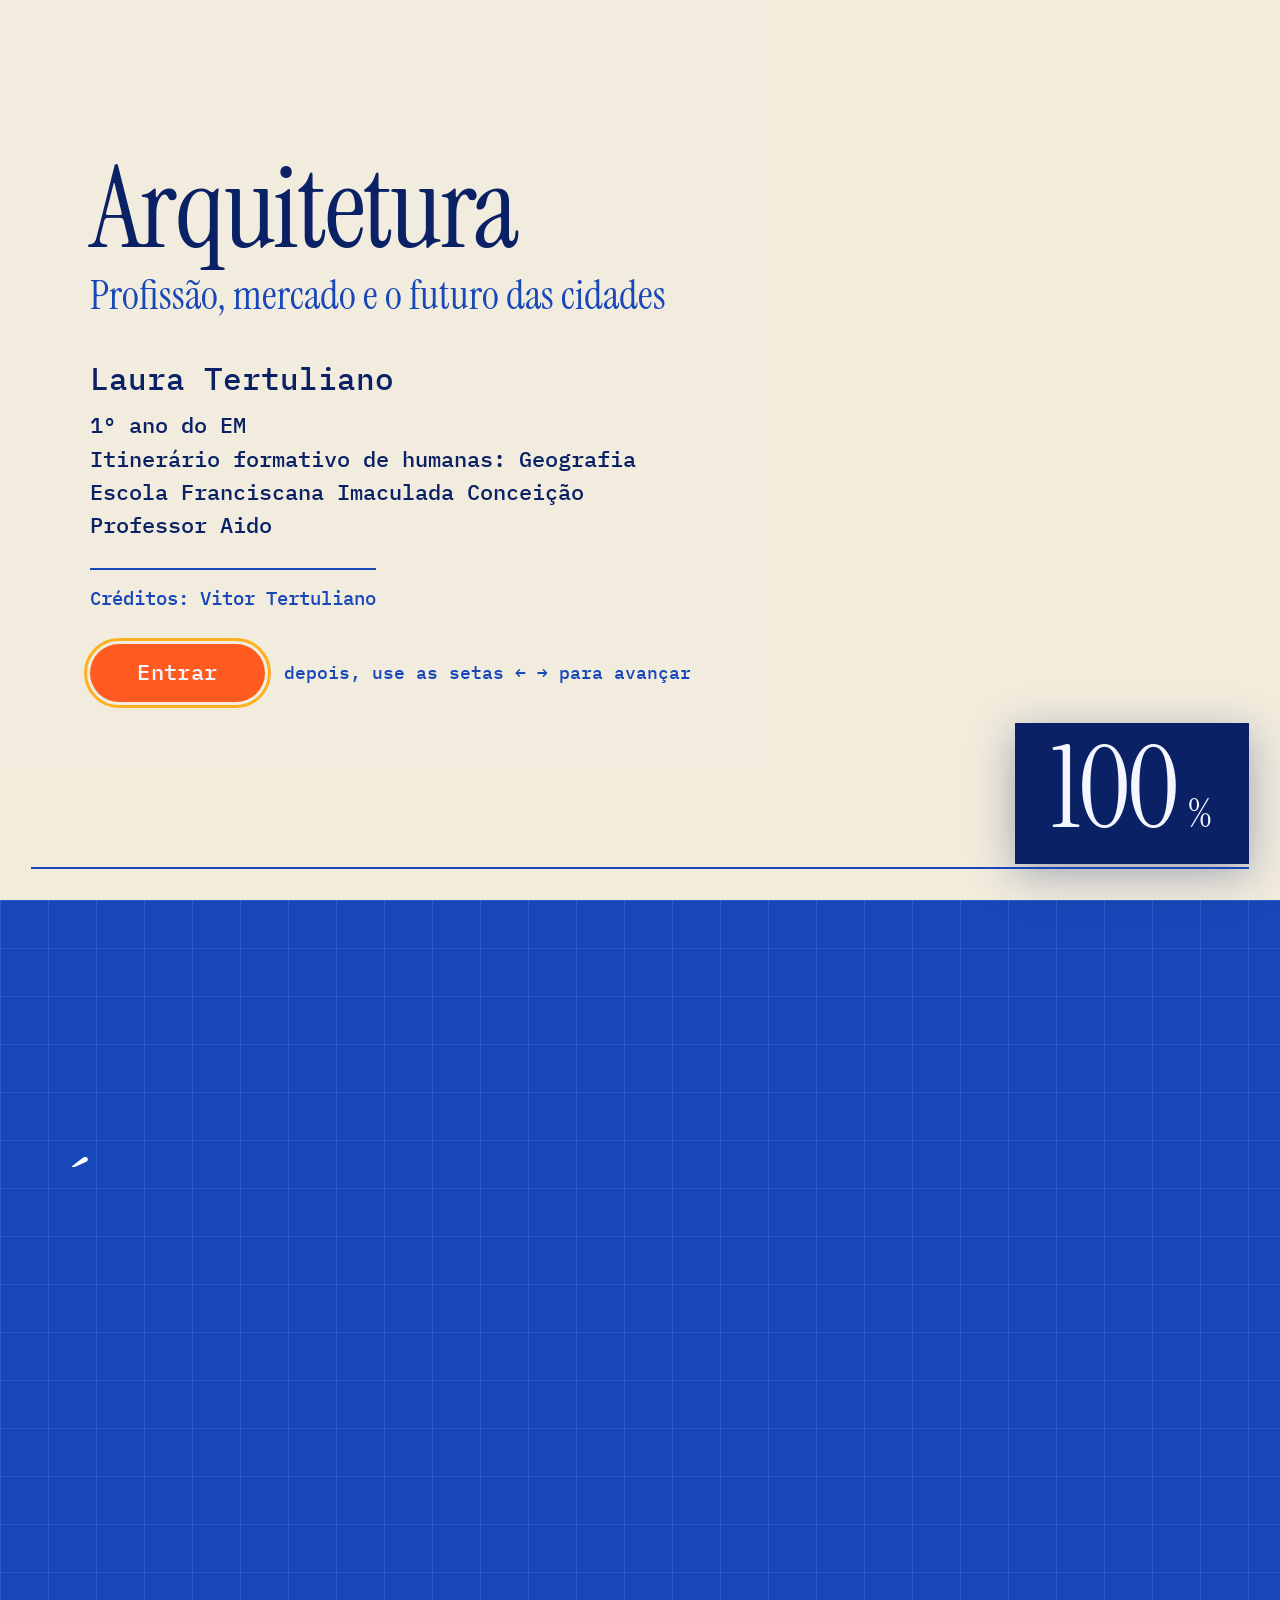
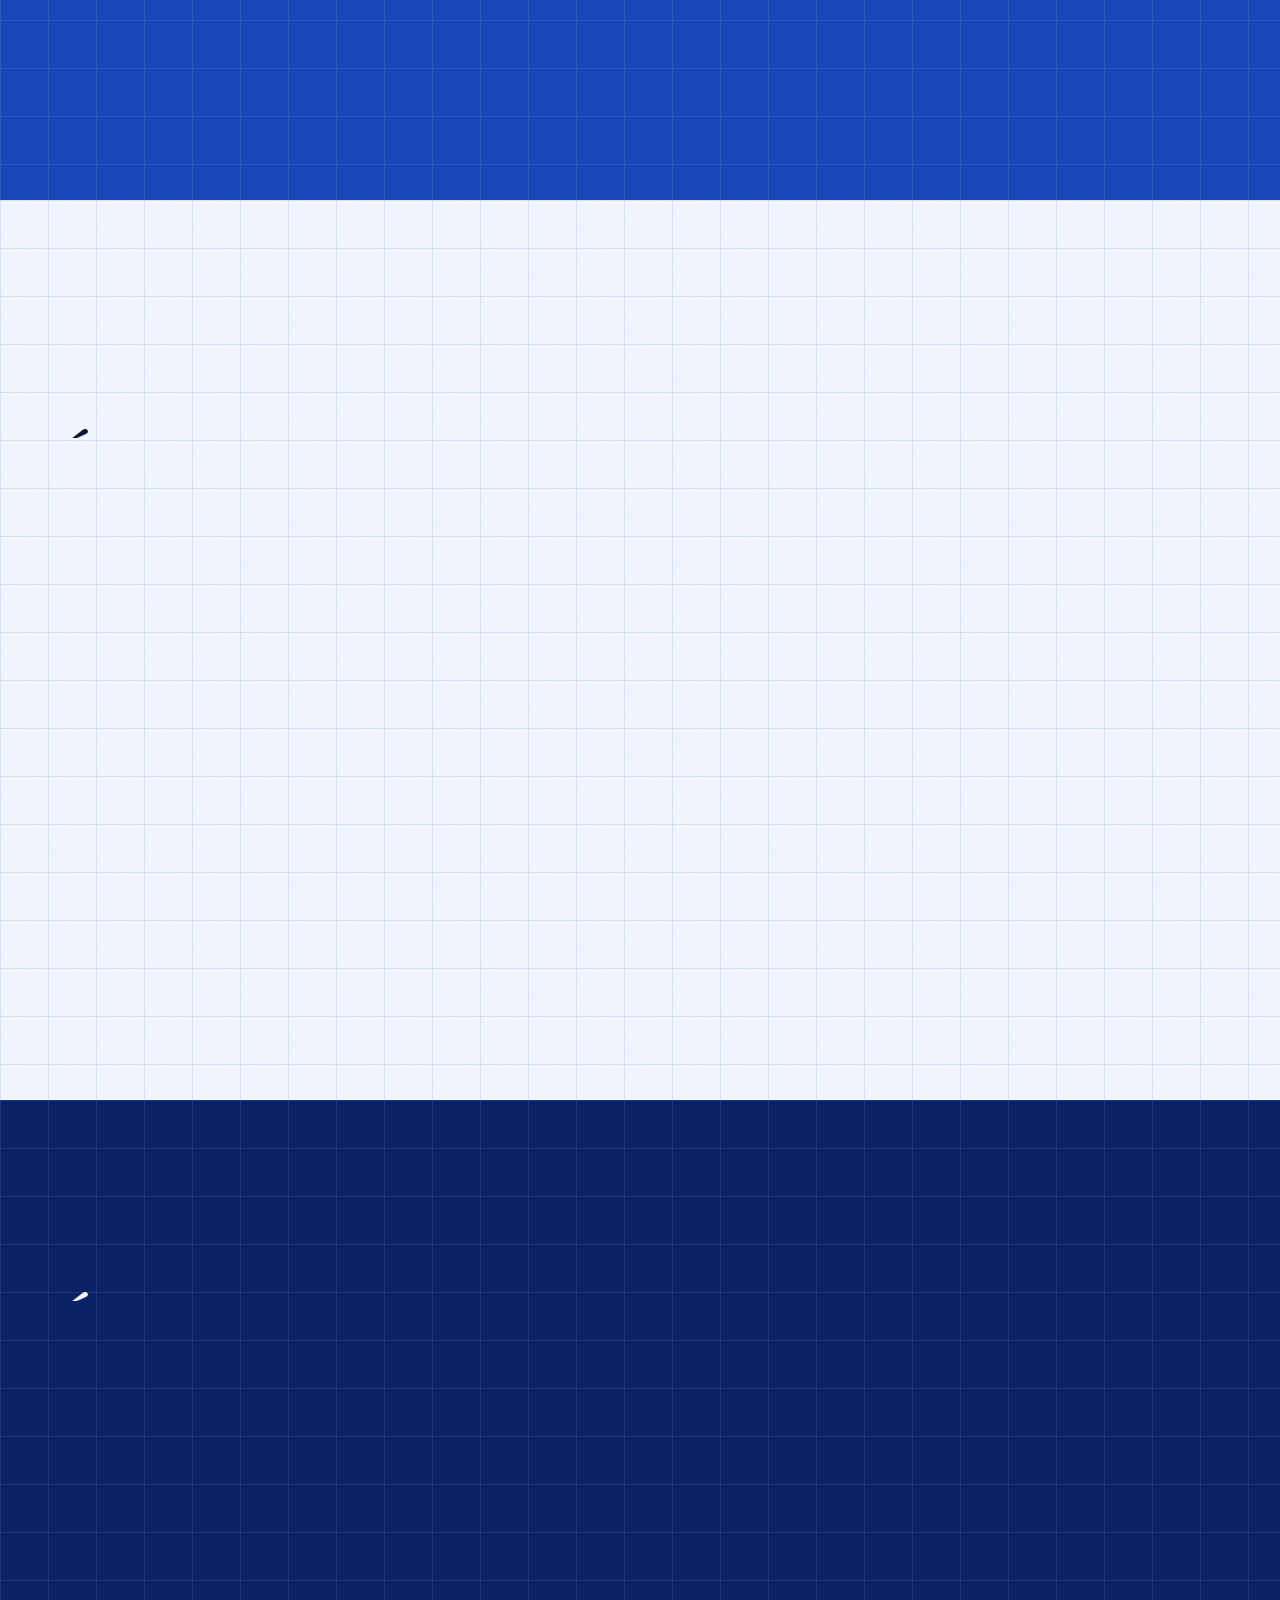
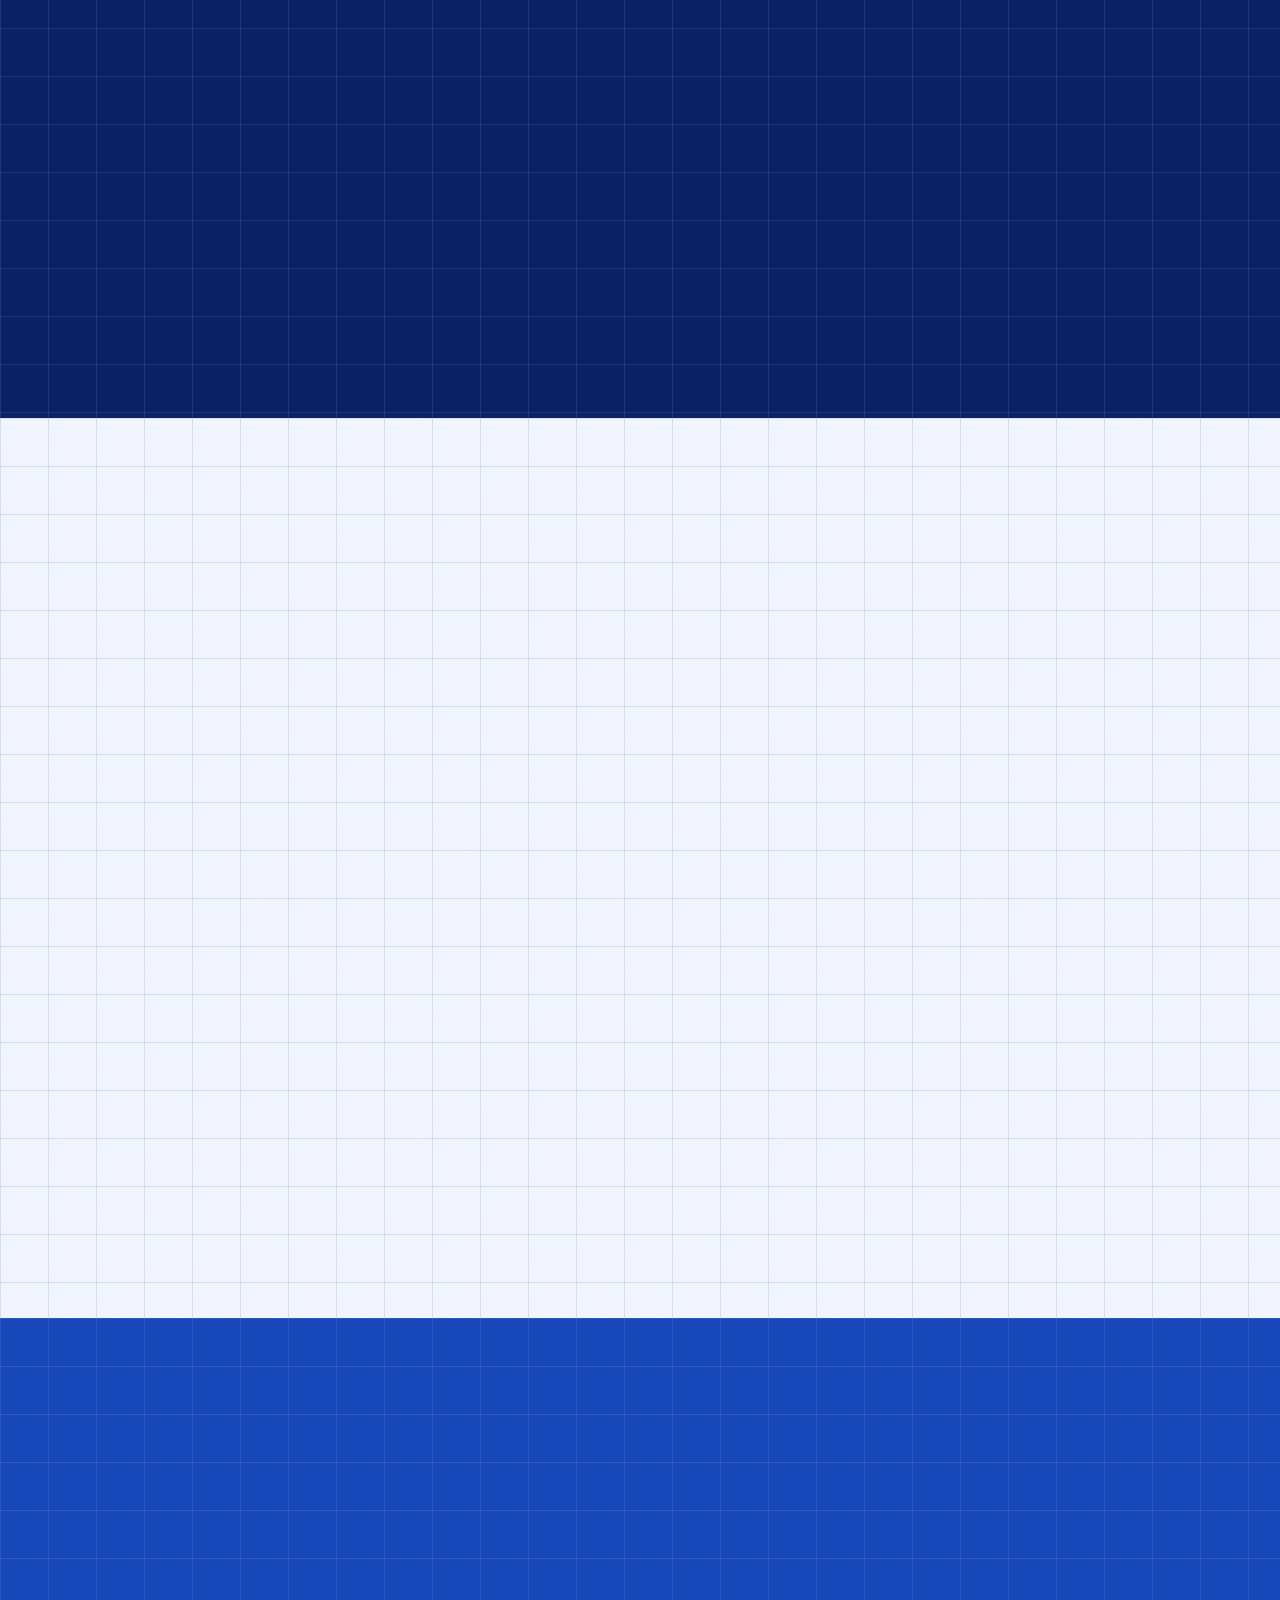
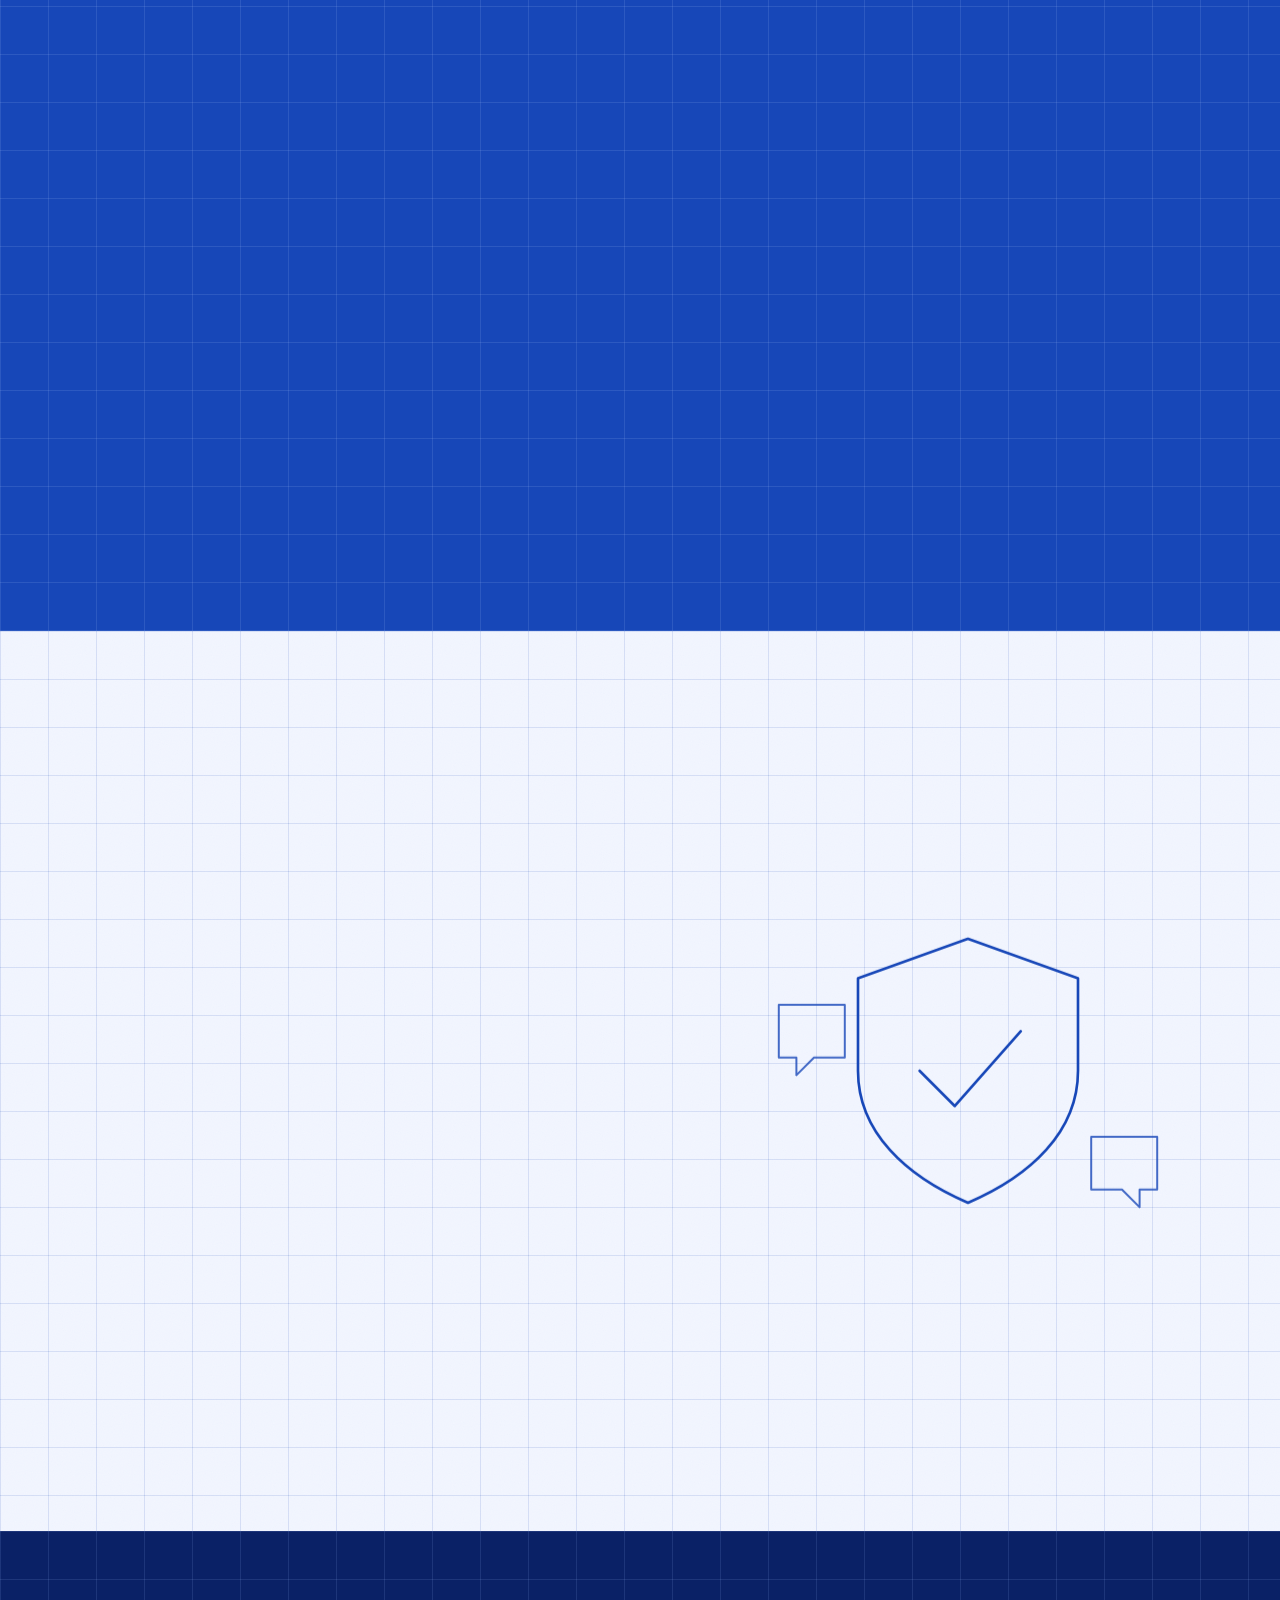
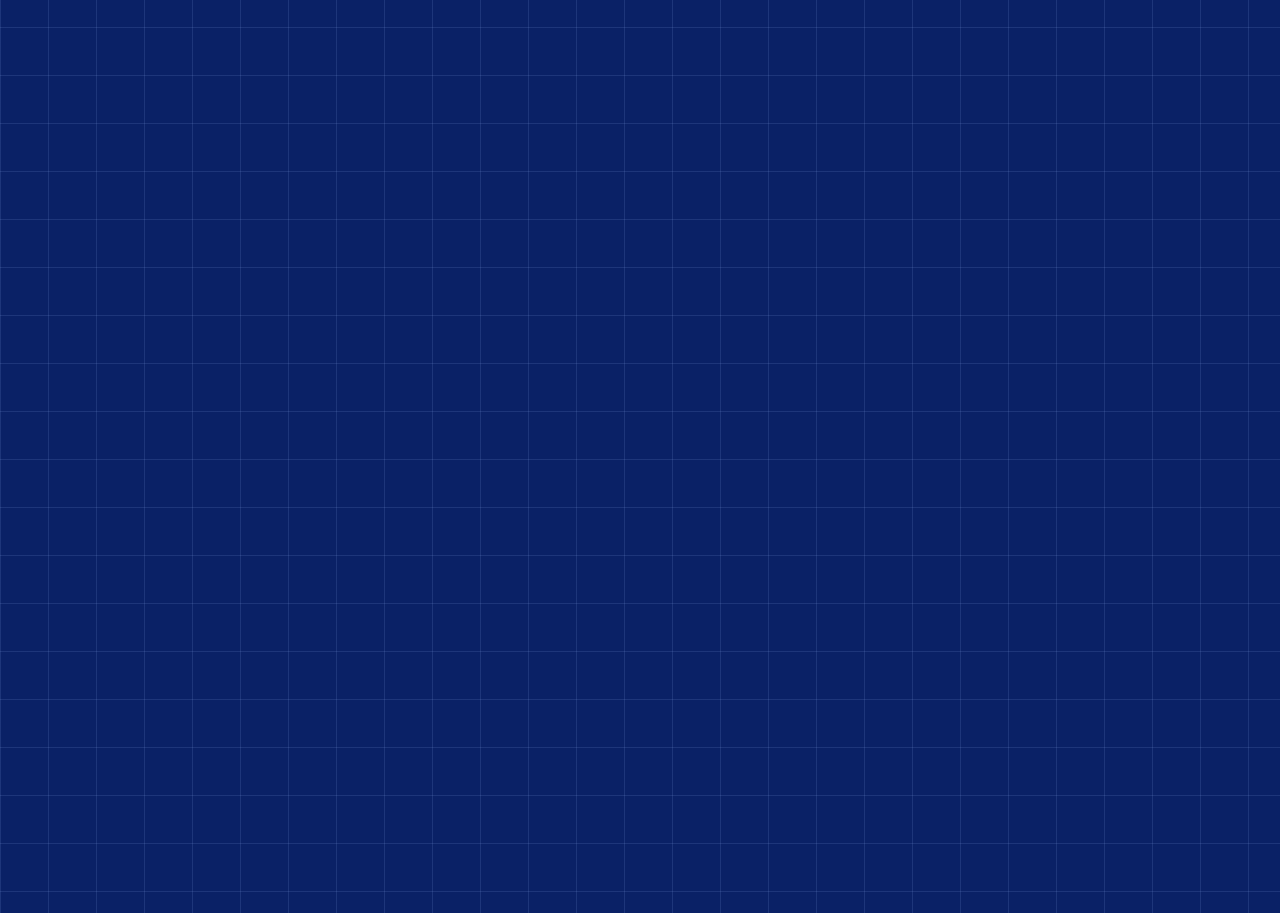
==== commit b3dc4106: "Prancha 06: cartões com desenho próprio, fundo escuro e letra mais forte para o projetor Co-Authored" ====
--- a/index.html
+++ b/index.html
@@ -17,7 +17,7 @@
   <link rel="stylesheet" href="fonts/fonts.css">
   <link rel="stylesheet" href="css/style.css">
   <link rel="stylesheet" href="css/vida.css?v=6">
-  <link rel="stylesheet" href="css/heron.css?v=26">
+  <link rel="stylesheet" href="css/heron.css?v=33">
 </head>
 <body>
 
@@ -652,10 +652,107 @@
     <h2 class="frase">Vestibulares para cursar Arquitetura</h2>
     <p class="lead">Os vestibulares mais renomados para cursar Arquitetura no Brasil são:</p>
     <ul class="cards-vest">
-      <li><h3>USP (FUVEST)</h3><p>Dá acesso à FAU (São Paulo) e ao IAU (São Carlos), referências no país.</p></li>
-      <li><h3>UNICAMP</h3><p>Vestibular próprio com grande foco técnico e de inovação.</p></li>
-      <li><h3>ENEM / SISU</h3><p>Dá acesso às principais universidades federais (como UFMG, UFRJ, UFRGS, UFPR e UnB).</p></li>
-      <li><h3>Mackenzie e Escola da Cidade (Privadas)</h3><p>Instituições paulistas de altíssimo prestígio no mercado.</p></li>
+      <li>
+          <svg class="area-desenho" viewBox="0 0 240 180" aria-hidden="true" focusable="false">
+          <path class="tr" d="M12 160H228" style="--d:0"/>
+          <path class="tr" d="M24 66H216V98H24Z" style="--d:0.1"/>
+          <path class="tr fino" d="M36 66V98M52 66V98M68 66V98M84 66V98M100 66V98M116 66V98M132 66V98M148 66V98M164 66V98M180 66V98M196 66V98" style="--d:0.25"/>
+          <path class="tr fino" d="M24 82H216" style="--d:0.3"/>
+          <path class="tr" d="M44 98V160M44 98H56V160" style="--d:0.4"/>
+          <path class="tr" d="M92 98V160M92 98H104V160" style="--d:0.45"/>
+          <path class="tr" d="M140 98V160M140 98H152V160" style="--d:0.5"/>
+          <path class="tr" d="M188 98V160M188 98H200V160" style="--d:0.55"/>
+          <path class="tr fino" d="M12 160L12 150H30" style="--d:0.6"/>
+          <path class="tr fino" d="M60 160L92 132" style="--d:0.65"/>
+          <path class="tr fino" d="M60 160V148" style="--d:0.66"/>
+          <path class="tr" d="M20 66L40 46H200L220 66" style="--d:0.7"/>
+          <path class="tr fino" d="M60 46V34H180V46" style="--d:0.75"/>
+          <circle class="tr ac" cx="204" cy="28" r="9" style="--d:0.85"/>
+          <path class="tr ac fino" d="M204 12V8M220 28H224M188 28H184M216 16L219 13M192 16L189 13" style="--d:0.9"/></svg>
+          <h3>USP (FUVEST)</h3>
+          <p>Dá acesso à FAU (São Paulo) e ao IAU (São Carlos), referências no país.</p>
+        </li>
+      <li>
+          <svg class="area-desenho" viewBox="0 0 240 180" aria-hidden="true" focusable="false">
+          <path class="tr" d="M12 160H228" style="--d:0"/>
+          <circle class="tr" cx="70" cy="100" r="28" style="--d:0.1"/>
+          <circle class="tr fino" cx="70" cy="100" r="10" style="--d:0.2"/>
+          <path class="tr" d="M98.0 100.0L108.0 100.0" style="--d:0.3"/>
+          <path class="tr" d="M89.8 119.8L96.9 126.9" style="--d:0.32"/>
+          <path class="tr" d="M70.0 128.0L70.0 138.0" style="--d:0.34"/>
+          <path class="tr" d="M50.2 119.8L43.1 126.9" style="--d:0.36"/>
+          <path class="tr" d="M42.0 100.0L32.0 100.0" style="--d:0.38"/>
+          <path class="tr" d="M50.2 80.2L43.1 73.1" style="--d:0.4"/>
+          <path class="tr" d="M70.0 72.0L70.0 62.0" style="--d:0.42"/>
+          <path class="tr" d="M89.8 80.2L96.9 73.1" style="--d:0.44"/>
+          <path class="tr fino" d="M100 100H130V128H196" style="--d:0.5"/>
+          <circle class="tr ac" cx="196" cy="128" r="4" style="--d:0.6"/>
+          <path class="tr fino" d="M130 128V150H160" style="--d:0.62"/>
+          <circle class="tr ac" cx="160" cy="150" r="4" style="--d:0.66"/>
+          <circle class="tr ac" cx="168" cy="62" r="20" style="--d:0.7"/>
+          <path class="tr ac fino" d="M160 82H176M161 88H175M164 94H172" style="--d:0.78"/>
+          <path class="tr ac fino" d="M168 36V28M192 40L198 34M144 40L138 34M200 62H208M128 62H136" style="--d:0.85"/>
+          <path class="tr ac fino" d="M160 62L166 54L170 62L176 54" style="--d:0.9"/></svg>
+          <h3>UNICAMP</h3>
+          <p>Vestibular próprio com grande foco técnico e de inovação.</p>
+        </li>
+      <li>
+          <svg class="area-desenho" viewBox="0 0 240 180" aria-hidden="true" focusable="false">
+          <path class="tr" d="M50 22H168V160H50Z" style="--d:0"/>
+          <path class="tr fino" d="M62 36H110M62 46H96" style="--d:0.1"/>
+          <circle class="tr fino" cx="74" cy="68" r="5.2" style="--d:0.2"/>
+          <circle class="tr fino" cx="96" cy="68" r="5.2" style="--d:0.22"/>
+          <circle class="tr fino" cx="118" cy="68" r="5.2" style="--d:0.24"/>
+          <circle class="tr fino" cx="140" cy="68" r="5.2" style="--d:0.26"/>
+          <circle class="tr fino" cx="74" cy="85" r="5.2" style="--d:0.26"/>
+          <circle class="tr fino" cx="96" cy="85" r="5.2" style="--d:0.28"/>
+          <circle class="tr fino" cx="118" cy="85" r="5.2" style="--d:0.3"/>
+          <circle class="tr fino" cx="140" cy="85" r="5.2" style="--d:0.32"/>
+          <circle class="tr fino" cx="74" cy="102" r="5.2" style="--d:0.32"/>
+          <circle class="tr fino" cx="96" cy="102" r="5.2" style="--d:0.34"/>
+          <circle class="tr fino" cx="118" cy="102" r="5.2" style="--d:0.36"/>
+          <circle class="tr fino" cx="140" cy="102" r="5.2" style="--d:0.38"/>
+          <circle class="tr fino" cx="74" cy="119" r="5.2" style="--d:0.38"/>
+          <circle class="tr fino" cx="96" cy="119" r="5.2" style="--d:0.4"/>
+          <circle class="tr fino" cx="118" cy="119" r="5.2" style="--d:0.42"/>
+          <circle class="tr fino" cx="140" cy="119" r="5.2" style="--d:0.44"/>
+          <circle class="tr fino" cx="74" cy="136" r="5.2" style="--d:0.44"/>
+          <circle class="tr fino" cx="96" cy="136" r="5.2" style="--d:0.46"/>
+          <circle class="tr fino" cx="118" cy="136" r="5.2" style="--d:0.48"/>
+          <circle class="tr fino" cx="140" cy="136" r="5.2" style="--d:0.5"/>
+          <circle class="tr ac" cx="96" cy="68" r="5.2" style="--d:0.55"/>
+          <circle class="tr ac" cx="140" cy="85" r="5.2" style="--d:0.6"/>
+          <circle class="tr ac" cx="74" cy="102" r="5.2" style="--d:0.65"/>
+          <circle class="tr ac" cx="118" cy="119" r="5.2" style="--d:0.7"/>
+          <circle class="tr ac" cx="96" cy="136" r="5.2" style="--d:0.75"/>
+          <path class="tr" d="M182 150L216 70L226 74L192 154Z" style="--d:0.75"/>
+          <path class="tr fino" d="M182 150L180 164L192 154" style="--d:0.8"/>
+          <path class="tr fino" d="M186 128L196 132" style="--d:0.82"/>
+          <circle class="tr ac" cx="196" cy="40" r="14" style="--d:0.9"/>
+          <path class="tr ac" d="M189 40l5 5 9-10" style="--d:0.95"/></svg>
+          <h3>ENEM / SISU</h3>
+          <p>Dá acesso às principais universidades federais (como UFMG, UFRJ, UFRGS, UFPR e UnB).</p>
+        </li>
+      <li>
+          <svg class="area-desenho" viewBox="0 0 240 180" aria-hidden="true" focusable="false">
+          <path class="tr" d="M10 160H230" style="--d:0"/>
+          <path class="tr" d="M98 160V54H142V160" style="--d:0.1"/>
+          <path class="tr" d="M92 54L120 24L148 54Z" style="--d:0.2"/>
+          <path class="tr fino" d="M120 24V12M114 14H126" style="--d:0.25"/>
+          <circle class="tr ac" cx="120" cy="78" r="11" style="--d:0.3"/>
+          <path class="tr ac fino" d="M120 70V78L126 82" style="--d:0.35"/>
+          <path class="tr fino" d="M104 98H136M104 112H136" style="--d:0.4"/>
+          <path class="tr" d="M110 160V138A10 10 0 0 1 130 138V160" style="--d:0.45"/>
+          <path class="tr" d="M24 160V98H98M142 98H216V160" style="--d:0.5"/>
+          <path class="tr fino" d="M18 98L24 90H98M142 90H216L222 98" style="--d:0.55"/>
+          <path class="tr fino" d="M36 140V118A8 8 0 0 1 52 118V140Z" style="--d:0.6"/>
+          <path class="tr fino" d="M62 140V118A8 8 0 0 1 78 118V140Z" style="--d:0.65"/>
+          <path class="tr fino" d="M154 140V118A8 8 0 0 1 170 118V140Z" style="--d:0.7"/>
+          <path class="tr fino" d="M180 140V118A8 8 0 0 1 196 118V140Z" style="--d:0.75"/>
+          <path class="tr fino" d="M34 160V146H44M196 160V146H206" style="--d:0.85"/></svg>
+          <h3>Mackenzie e Escola da Cidade (Privadas)</h3>
+          <p>Instituições paulistas de altíssimo prestígio no mercado.</p>
+        </li>
     </ul>
   </div>
   <a class="fonte" href="#fontes-6">Fontes desta seção</a>
--- a/css/heron.css
+++ b/css/heron.css
@@ -529,3 +529,88 @@
   #inovacoes .rolo { gap: .4rem 1rem; padding: .6rem .9rem; }
 }
 #inovacoes .rolo h4 { font-family: var(--sans); font-weight: 700; color: var(--fg); line-height: 1.15; }
+
+/* ==========================================================
+   PRANCHA 05: painel da direita MAIOR e com letra grande
+   (legível do fundo da sala). Lista mais estreita, painel largo.
+   ========================================================== */
+#inovacoes .inov { grid-template-columns: minmax(0, .62fr) minmax(0, 1.38fr); }
+#inovacoes .card .nome { font-size: clamp(.9rem, 2.3vh, 1.65rem); }
+#inovacoes .rolo-topo h3 { font-size: clamp(1.3rem, min(2.8vw, 4.7vh), 3.4rem); }
+#inovacoes .rolo h4 { font-size: clamp(1.05rem, 3vh, 2.2rem); }
+#inovacoes .rolo p { font-size: clamp(.95rem, 2.65vh, 2.1rem); line-height: 1.32; }
+#inovacoes .area-desenho { width: clamp(100px, min(12vw, 27vh), 250px); }
+#inovacoes .rolo { grid-template-columns: repeat(auto-fit, minmax(min(100%, 230px), 1fr)); }
+#inovacoes .lead { font-size: clamp(.9rem, 2.2vh, 1.8rem); }
+@media (max-height: 700px) {
+  #inovacoes .rolo p { font-size: clamp(.8rem, 2.35vh, 1.2rem); line-height: 1.28; }
+  #inovacoes .rolo h4 { font-size: clamp(.9rem, 2.7vh, 1.3rem); }
+}
+
+/* colunas do painel: 2 subtópicos = 2 colunas largas; 3 subtópicos = 3 colunas */
+#inovacoes .rolo { grid-template-columns: repeat(2, minmax(0, 1fr)); }
+#inovacoes .rolo:has(> div:nth-of-type(3)) { grid-template-columns: repeat(3, minmax(0, 1fr)); }
+#inovacoes .rolo:has(> div:nth-of-type(3)) p { font-size: clamp(.9rem, 2.4vh, 1.9rem); }
+#inovacoes .rolo:has(> div:nth-of-type(3)) h4 { font-size: clamp(1rem, 2.75vh, 2rem); }
+@media (max-height: 700px) {
+  #inovacoes .rolo p { font-size: clamp(.8rem, 2.55vh, 1.3rem); }
+  #inovacoes .rolo h4 { font-size: clamp(.9rem, 2.9vh, 1.4rem); }
+  #inovacoes .rolo:has(> div:nth-of-type(3)) p { font-size: clamp(.8rem, 2.3vh, 1.2rem); }
+  #inovacoes .rolo:has(> div:nth-of-type(3)) h4 { font-size: clamp(.9rem, 2.6vh, 1.3rem); }
+}
+
+
+/* ==========================================================
+   PRANCHA 06 (Vestibulares): 4 cartões grandes, cada um com
+   desenho próprio; letra de projetor.
+   ========================================================== */
+#vestibulares .wrap { max-width: min(1700px, 100%); }
+#vestibulares .lead { font-size: clamp(.95rem, 2.5vh, 2rem); line-height: 1.4; max-width: 80ch; }
+#vestibulares .cards-vest {
+  grid-template-columns: repeat(2, minmax(0, 1fr)); gap: clamp(.7rem, 2.2vh, 1.6rem) clamp(.8rem, 2vw, 2rem);
+  margin-top: clamp(.7rem, 2.6vh, 2rem);
+}
+#vestibulares .cards-vest li {
+  display: grid; grid-template-columns: clamp(110px, min(14vw, 30vh), 260px) minmax(0, 1fr);
+  grid-template-areas: "svg tit" "svg txt"; column-gap: clamp(.8rem, 1.8vw, 1.8rem); align-content: center; align-items: start;
+  min-height: clamp(110px, 25vh, 300px); padding: clamp(.7rem, min(1.8vw, 2.6vh), 2rem);
+}
+#vestibulares .cards-vest li .area-desenho { grid-area: svg; width: 100%; height: auto; align-self: center; fill: none; stroke: var(--fg); stroke-width: 3.2; stroke-linecap: round; stroke-linejoin: round; }
+#vestibulares .area-desenho .fino { stroke-width: 1.8; opacity: .9; }
+#vestibulares .area-desenho .ac { stroke: var(--laranja); }
+#vestibulares .area-desenho .ac:not(.fino) { stroke-width: 3.4; }
+#vestibulares .cards-vest h3 { grid-area: tit; align-self: end; font-size: clamp(1.3rem, min(2.7vw, 4.6vh), 3.2rem); line-height: 1.08; margin-bottom: .3rem; }
+#vestibulares .cards-vest p { grid-area: txt; align-self: start; font-size: clamp(.95rem, 2.6vh, 2.1rem); line-height: 1.32; color: var(--fg); font-weight: 500; }
+.anim #vestibulares .cards-vest li h3::before { font-size: clamp(.8rem, 2vh, 1.3rem); font-weight: 700; margin-bottom: .5rem; }
+.js #vestibulares .area-desenho .tr { stroke-dasharray: 1; stroke-dashoffset: 1; }
+.js #vestibulares.is-active .area-desenho .tr { animation: tracar 1.7s var(--ease) forwards; animation-delay: calc(var(--d, 0) * .6s + .4s); }
+.js #vestibulares.is-active li:nth-child(2) .area-desenho .tr { animation-delay: calc(var(--d, 0) * .6s + .75s); }
+.js #vestibulares.is-active li:nth-child(3) .area-desenho .tr { animation-delay: calc(var(--d, 0) * .6s + 1.1s); }
+.js #vestibulares.is-active li:nth-child(4) .area-desenho .tr { animation-delay: calc(var(--d, 0) * .6s + 1.45s); }
+@media (prefers-reduced-motion: reduce) { .js #vestibulares .area-desenho .tr { stroke-dashoffset: 0; animation: none; } }
+
+/* Prancha 06: letras mais fortes (cartão escuro = contraste ~13:1 com o texto branco) */
+#vestibulares .cards-vest li {
+  background: rgba(5, 18, 66, .62);
+  border-color: color-mix(in srgb, #fff 55%, transparent);
+}
+#vestibulares .cards-vest li:hover { background: rgba(5, 18, 66, .72); }
+#vestibulares .cards-vest h3 { color: #fff; -webkit-text-stroke: .7px #fff; letter-spacing: .005em; }
+#vestibulares .cards-vest p { color: #fff; font-weight: 600; }
+#vestibulares .lead { color: #fff; font-weight: 600; }
+#vestibulares .area-desenho { stroke: #fff; stroke-width: 3.6; }
+#vestibulares .area-desenho .fino { stroke-width: 2.1; opacity: 1; }
+#vestibulares { padding-bottom: clamp(2.8rem, 8.5vh, 4.8rem); }
+@media (max-height: 700px) {
+  #vestibulares .cards-vest { gap: .5rem .8rem; margin-top: .5rem; }
+  #vestibulares .cards-vest li { min-height: 0; padding: .45rem .8rem; grid-template-columns: 96px minmax(0, 1fr); }
+  #vestibulares .cards-vest h3 { font-size: clamp(1rem, 3.5vh, 1.6rem); margin-bottom: .1rem; }
+  #vestibulares .cards-vest p { font-size: clamp(.78rem, 2.35vh, 1.1rem); line-height: 1.25; }
+  #vestibulares .lead { font-size: clamp(.85rem, 2.3vh, 1.2rem); }
+  .anim #vestibulares .cards-vest li h3::before { margin-bottom: .2rem; }
+}
+@media (max-height: 700px) {
+  #vestibulares .cards-vest h3 { font-size: clamp(1rem, 3.9vh, 1.8rem); }
+  #vestibulares .cards-vest p { font-size: clamp(.78rem, 2.65vh, 1.2rem); }
+  #vestibulares .cards-vest li { grid-template-columns: 110px minmax(0, 1fr); }
+}
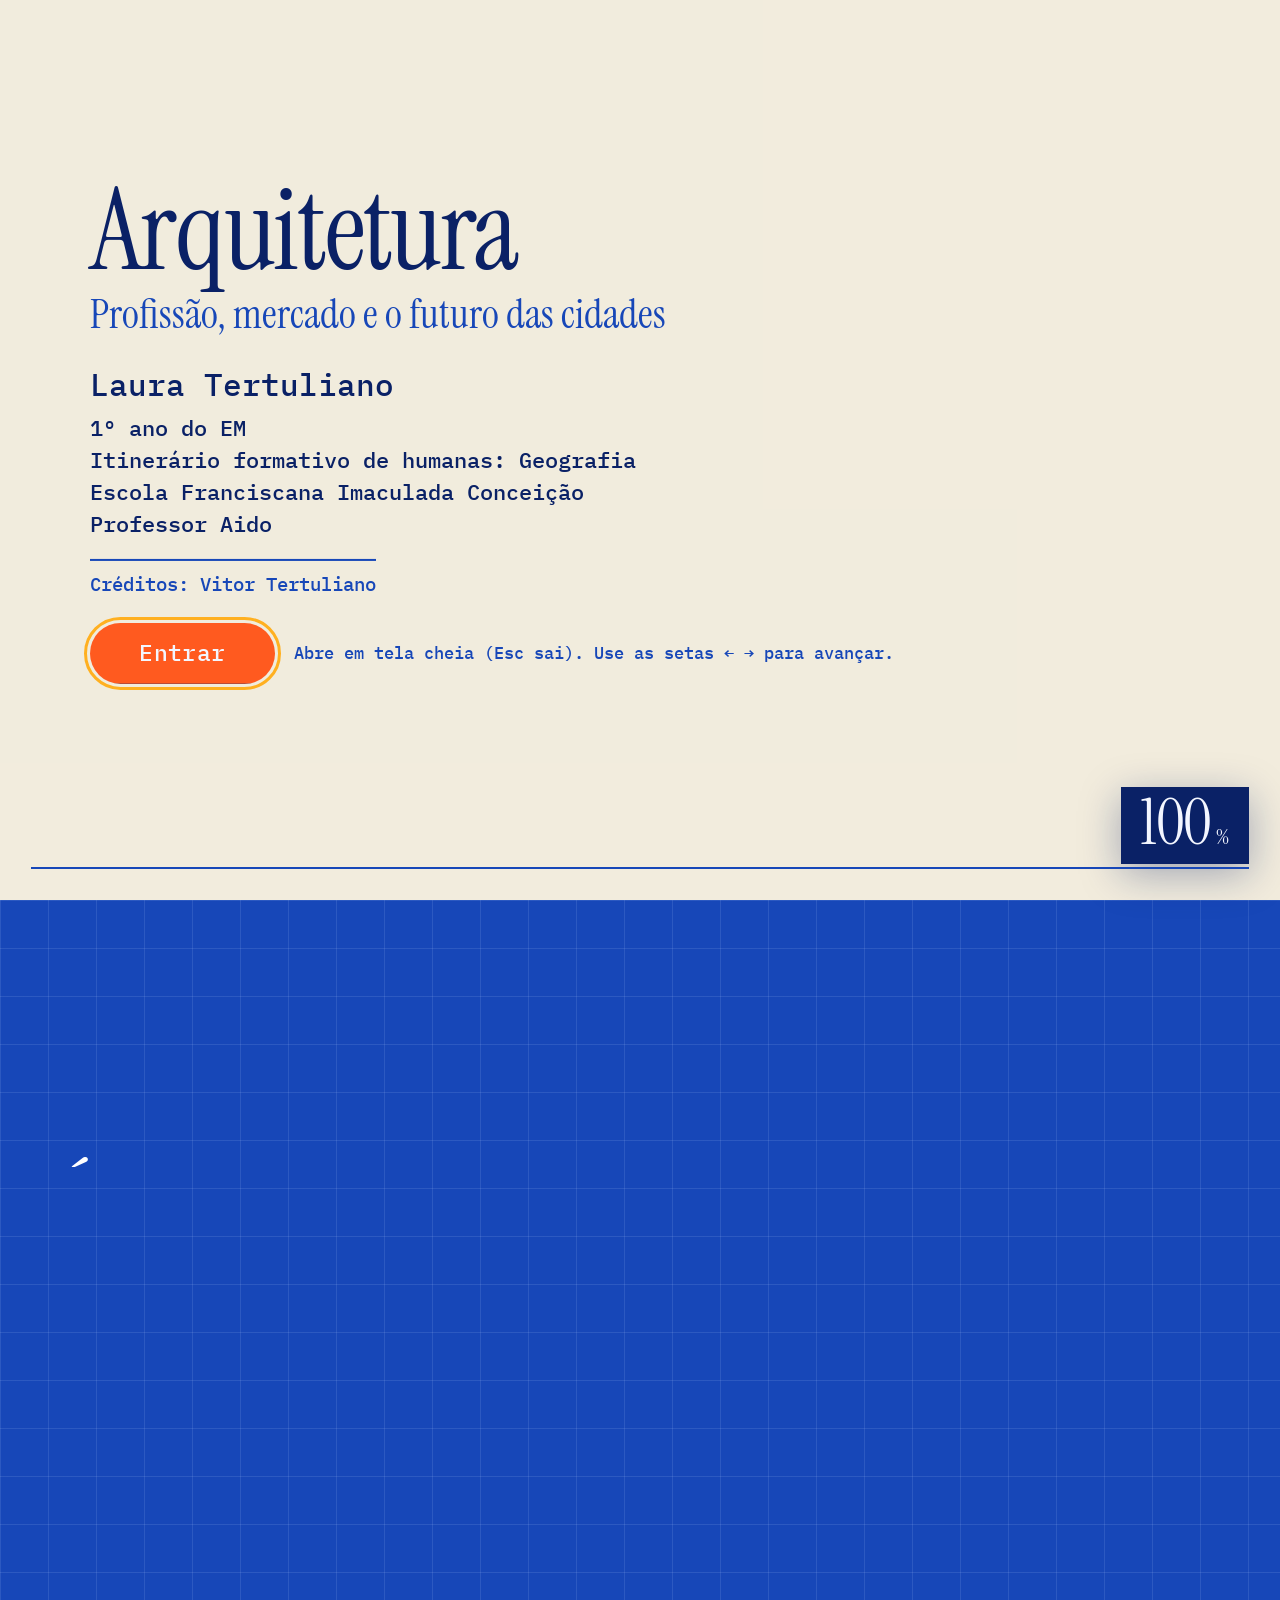
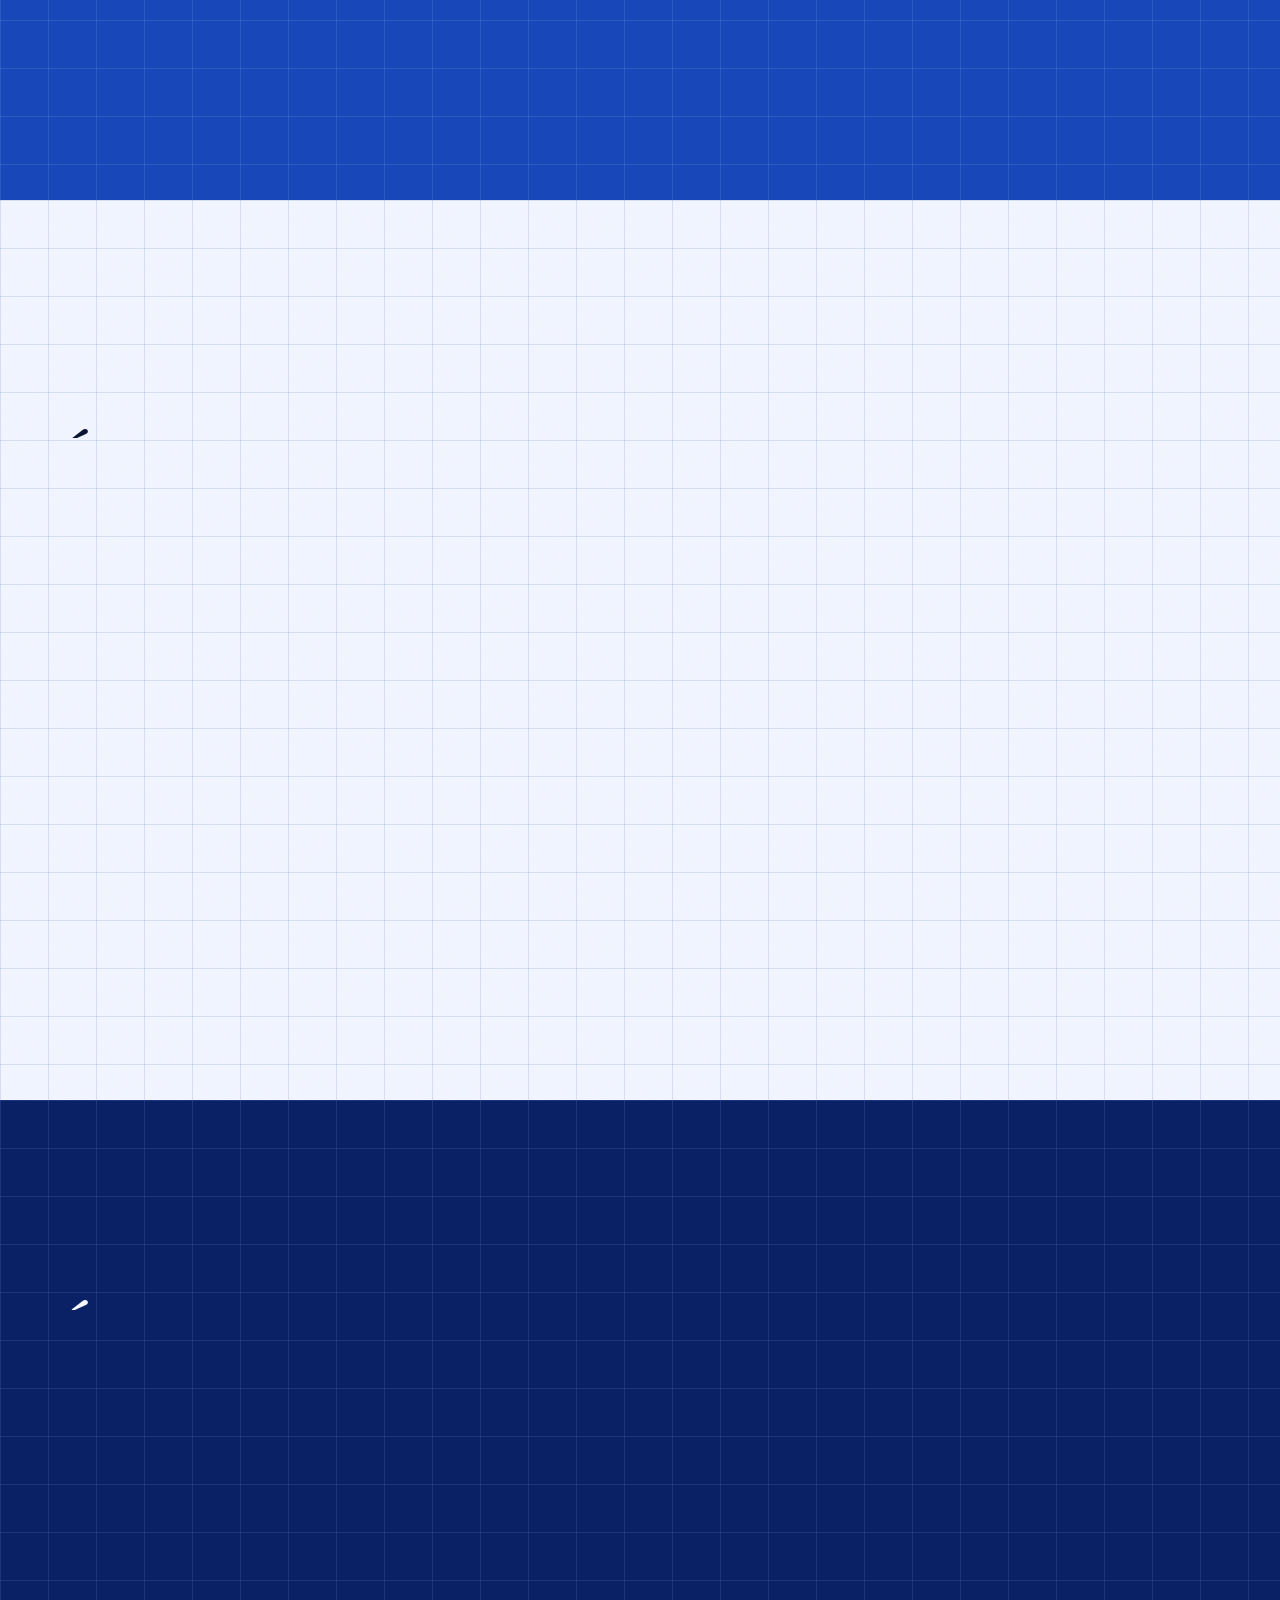
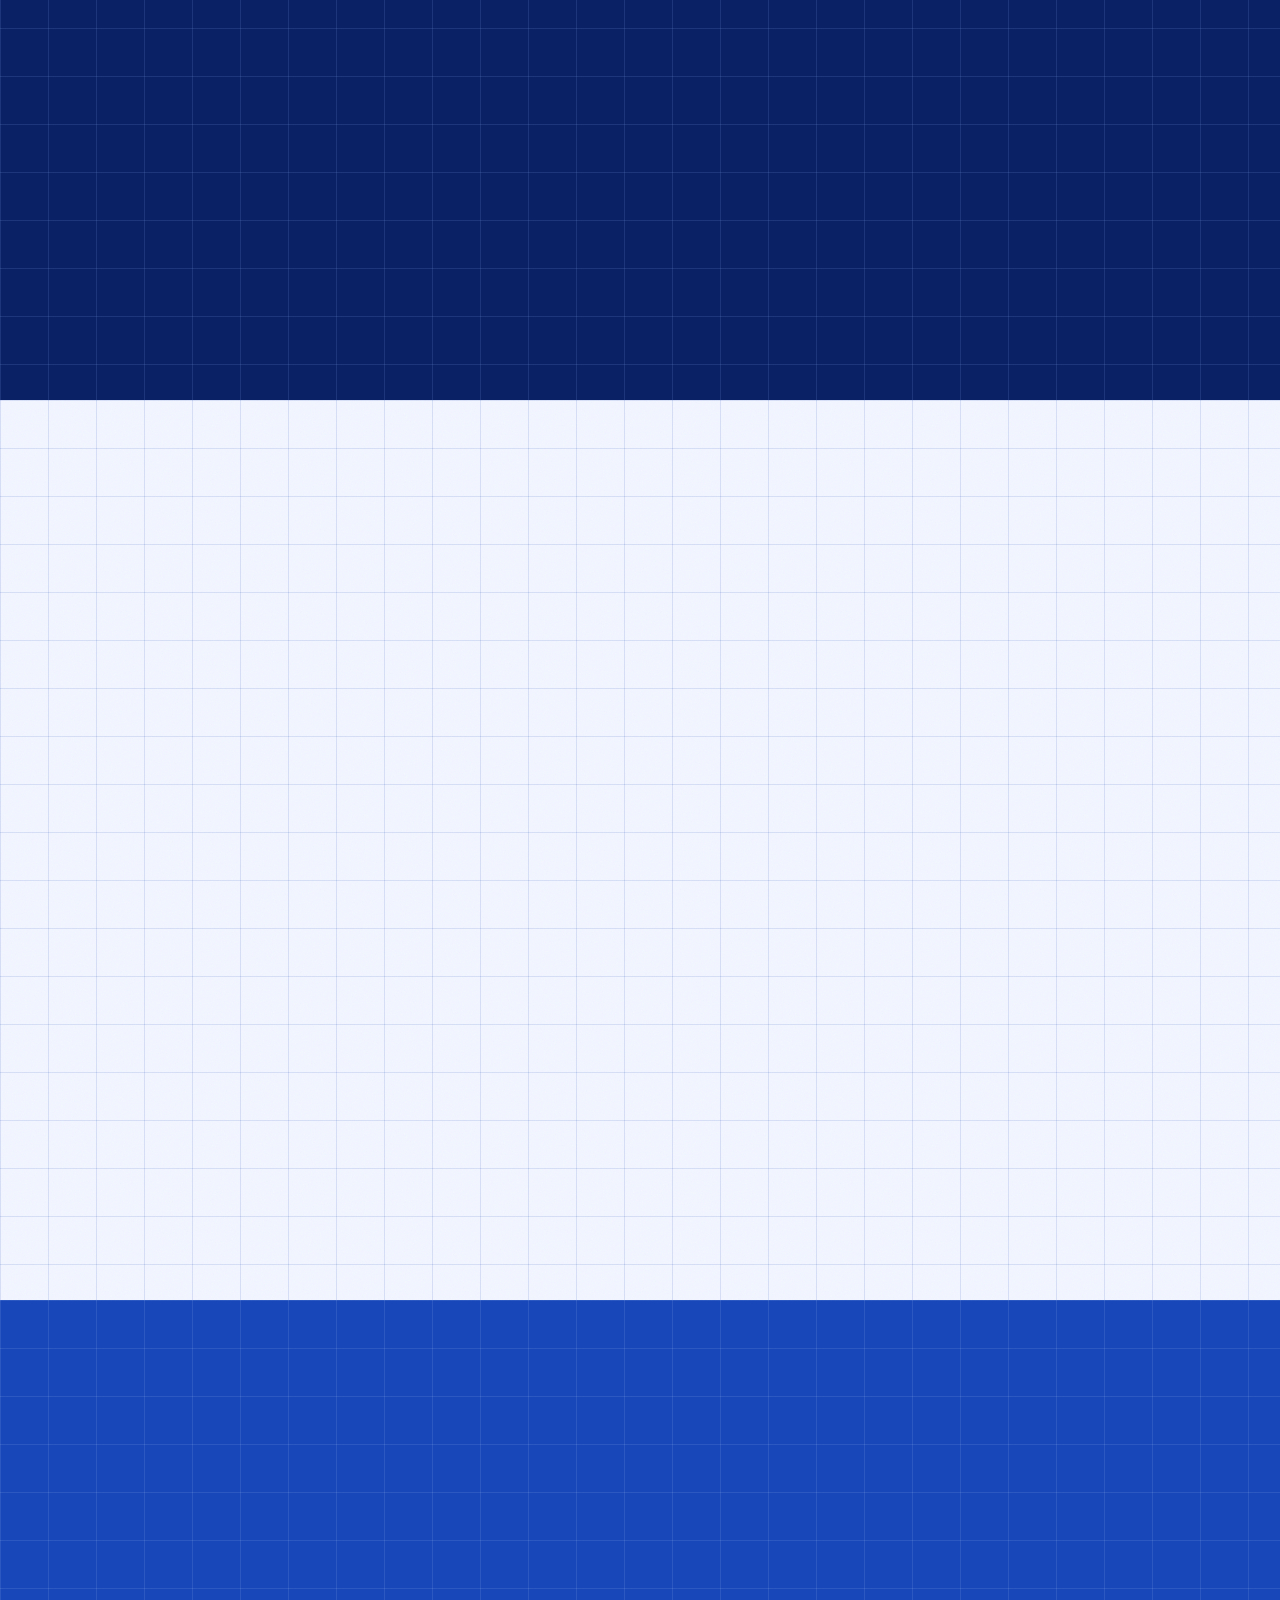
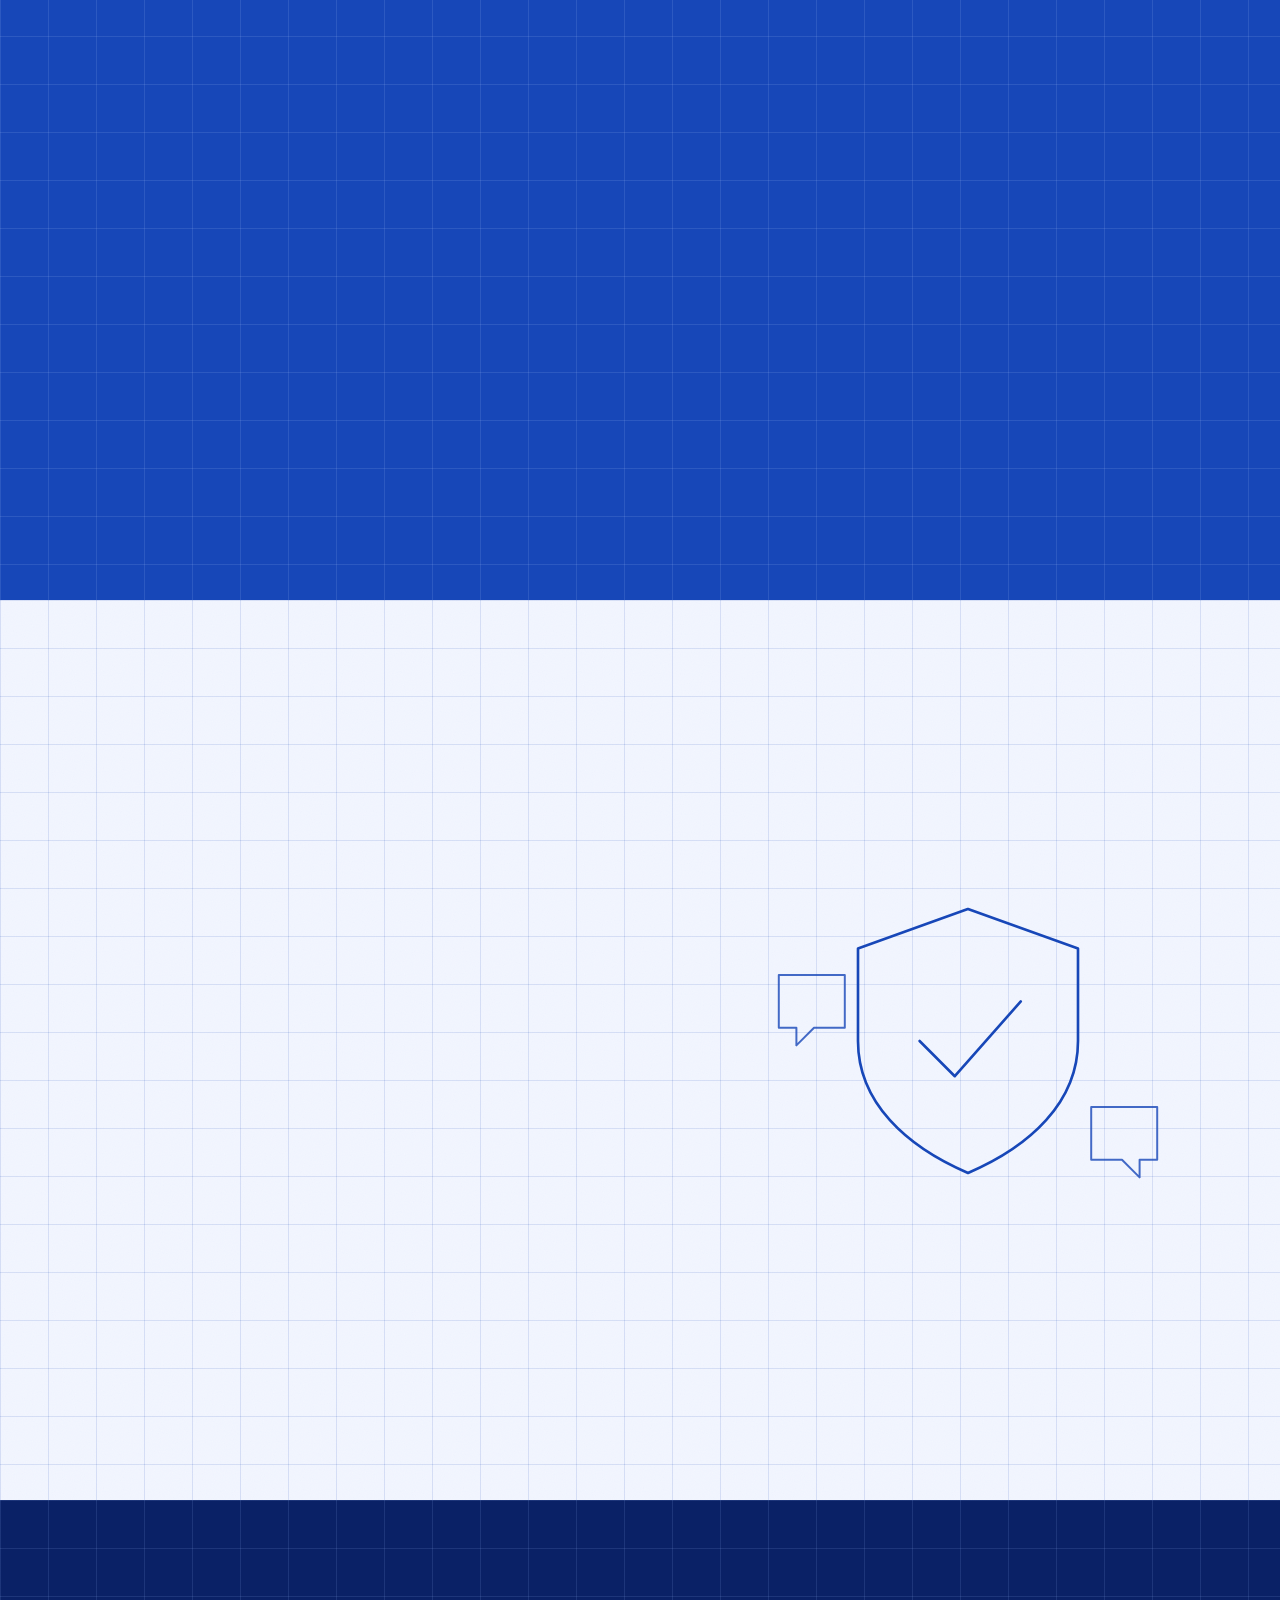
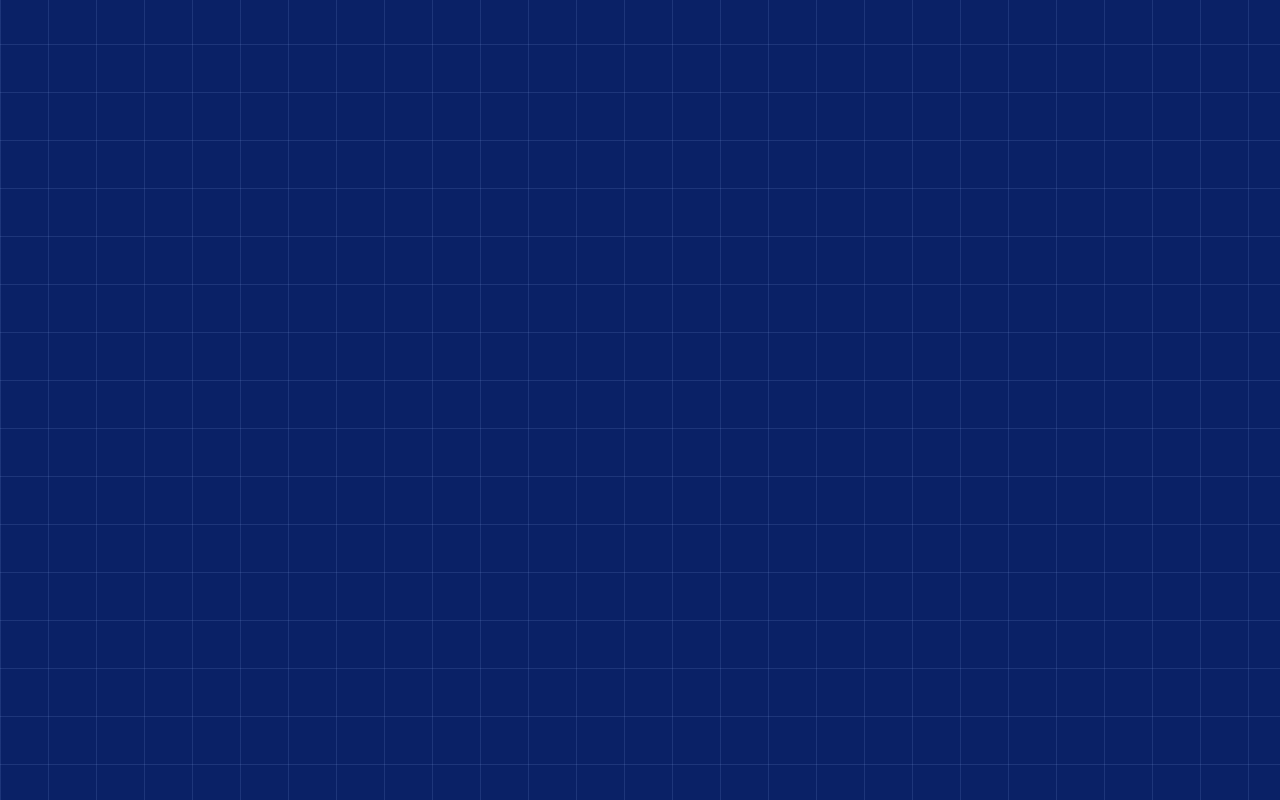
==== commit 3345bbac: "Revisão geral para projetor: ajuste automático à tela, tela cheia ao entrar, carregamento sem cortes" ====
--- a/index.html
+++ b/index.html
@@ -15,9 +15,9 @@
   </script>
   <link rel="preload" href="fonts/InstrumentSerif-400.ttf" as="font" type="font/ttf" crossorigin>
   <link rel="stylesheet" href="fonts/fonts.css">
-  <link rel="stylesheet" href="css/style.css">
+  <link rel="stylesheet" href="css/style.css?v=2">
   <link rel="stylesheet" href="css/vida.css?v=6">
-  <link rel="stylesheet" href="css/heron.css?v=33">
+  <link rel="stylesheet" href="css/heron.css?v=39">
 </head>
 <body>
 
@@ -35,7 +35,7 @@
       <li>Professor Aido</li>
     </ul>
     <p class="pi-cred">Créditos: Vitor Tertuliano</p>
-    <div class="pi-entrar"><button class="pre-entrar" id="pre-entrar" type="button">Entrar</button><span>depois, use as setas ← → para avançar</span></div>
+    <div class="pi-entrar"><button class="pre-entrar" id="pre-entrar" type="button">Entrar</button><span>Abre em tela cheia (Esc sai). Use as setas ← → para avançar.</span></div>
   </div>
   <div class="pre-num"><span class="pre-n">00</span><small>%</small></div>
   <div class="pre-barra"><i></i></div>
@@ -857,6 +857,7 @@
 
 <script src="js/main.js?v=12"></script>
 <script src="js/vida.js?v=6"></script>
-<script src="js/heron.js?v=13"></script>
+<script src="js/heron.js?v=14"></script>
+<script src="js/ajuste.js?v=3"></script>
 </body>
 </html>
--- a/css/style.css
+++ b/css/style.css
@@ -344,7 +344,7 @@
 .rodape { margin-top: 3rem; font-family: var(--mono); font-size: .75rem; color: var(--azul-traco); }
 
 /* ============ Responsivo ============ */
-@media (max-width: 900px) {
+@media (max-width: 700px) {
   .capa-grid, .duas, .mestre { grid-template-columns: minmax(0, 1fr); }
   .pontos { display: none; }
   .dica { display: none; }
--- a/css/heron.css
+++ b/css/heron.css
@@ -166,7 +166,7 @@
 .anim .lista button:hover::after, .anim .lista button[aria-selected="true"]::after { transform: scaleX(1); }
 .anim .lista button[aria-selected="true"]::before { background: var(--laranja); border-color: var(--laranja); }
 
-@media (max-width: 900px) {
+@media (max-width: 700px) {
   .anim .pre { grid-template-columns: 1fr; }
 }
 @media (prefers-reduced-motion: reduce) {
@@ -614,3 +614,27 @@
   #vestibulares .cards-vest p { font-size: clamp(.78rem, 2.65vh, 1.2rem); }
   #vestibulares .cards-vest li { grid-template-columns: 110px minmax(0, 1fr); }
 }
+/* Prancha 06: título dos cartões com contorno mais leve (antes .7px ficou pesado) */
+#vestibulares .cards-vest h3 { -webkit-text-stroke: .25px #fff; letter-spacing: 0; }
+/* Prancha 06: título dos cartões sem contorno (peso normal da serifa) */
+#vestibulares .cards-vest h3 { -webkit-text-stroke: 0; }
+/* Prancha 06: descrição dos cartões em peso médio (era negrito) */
+#vestibulares .cards-vest p { font-weight: 500; }
+
+/* respiro para o link "Fontes desta seção" também na Prancha 01 */
+#oque { padding-bottom: clamp(2.8rem, 8.5vh, 4.8rem); }
+
+/* ==========================================================
+   TELA DE CARREGAMENTO: textos acompanham a ALTURA da tela
+   (nada cortado em telas baixas, nada pequeno em telas grandes)
+   ========================================================== */
+.pre-info h2 { font-size: clamp(2.2rem, min(9vw, 13.5vh), 18rem); }
+.pi-sub { font-size: clamp(1.1rem, min(3.2vw, 4.6vh), 6.4rem); margin-top: .4rem; }
+.pi-nome { font-size: clamp(1rem, min(2.4vw, 3.6vh), 4.8rem); margin-top: clamp(.6rem, 2.6vh, 5rem); }
+.pre-info ul { font-size: clamp(.85rem, min(1.7vw, 2.9vh), 3.4rem); margin-top: .3rem; gap: .15rem; }
+.pi-cred { font-size: clamp(.8rem, min(1.5vw, 2.5vh), 3rem); margin-top: clamp(.5rem, 2.2vh, 4rem); padding-top: .5rem; }
+.pi-entrar { margin-top: clamp(.6rem, 2.6vh, 5rem); }
+.pre-entrar { font-size: clamp(.95rem, 2.5vh, 3.4rem); }
+.pi-entrar span { font-size: clamp(.75rem, 1.9vh, 2.6rem); }
+.pre .pre-num { font-size: clamp(2.6rem, min(9vw, 13vh), 17rem); }
+.pre.info .pre-num { font-size: clamp(2.2rem, 7vh, 12rem); }
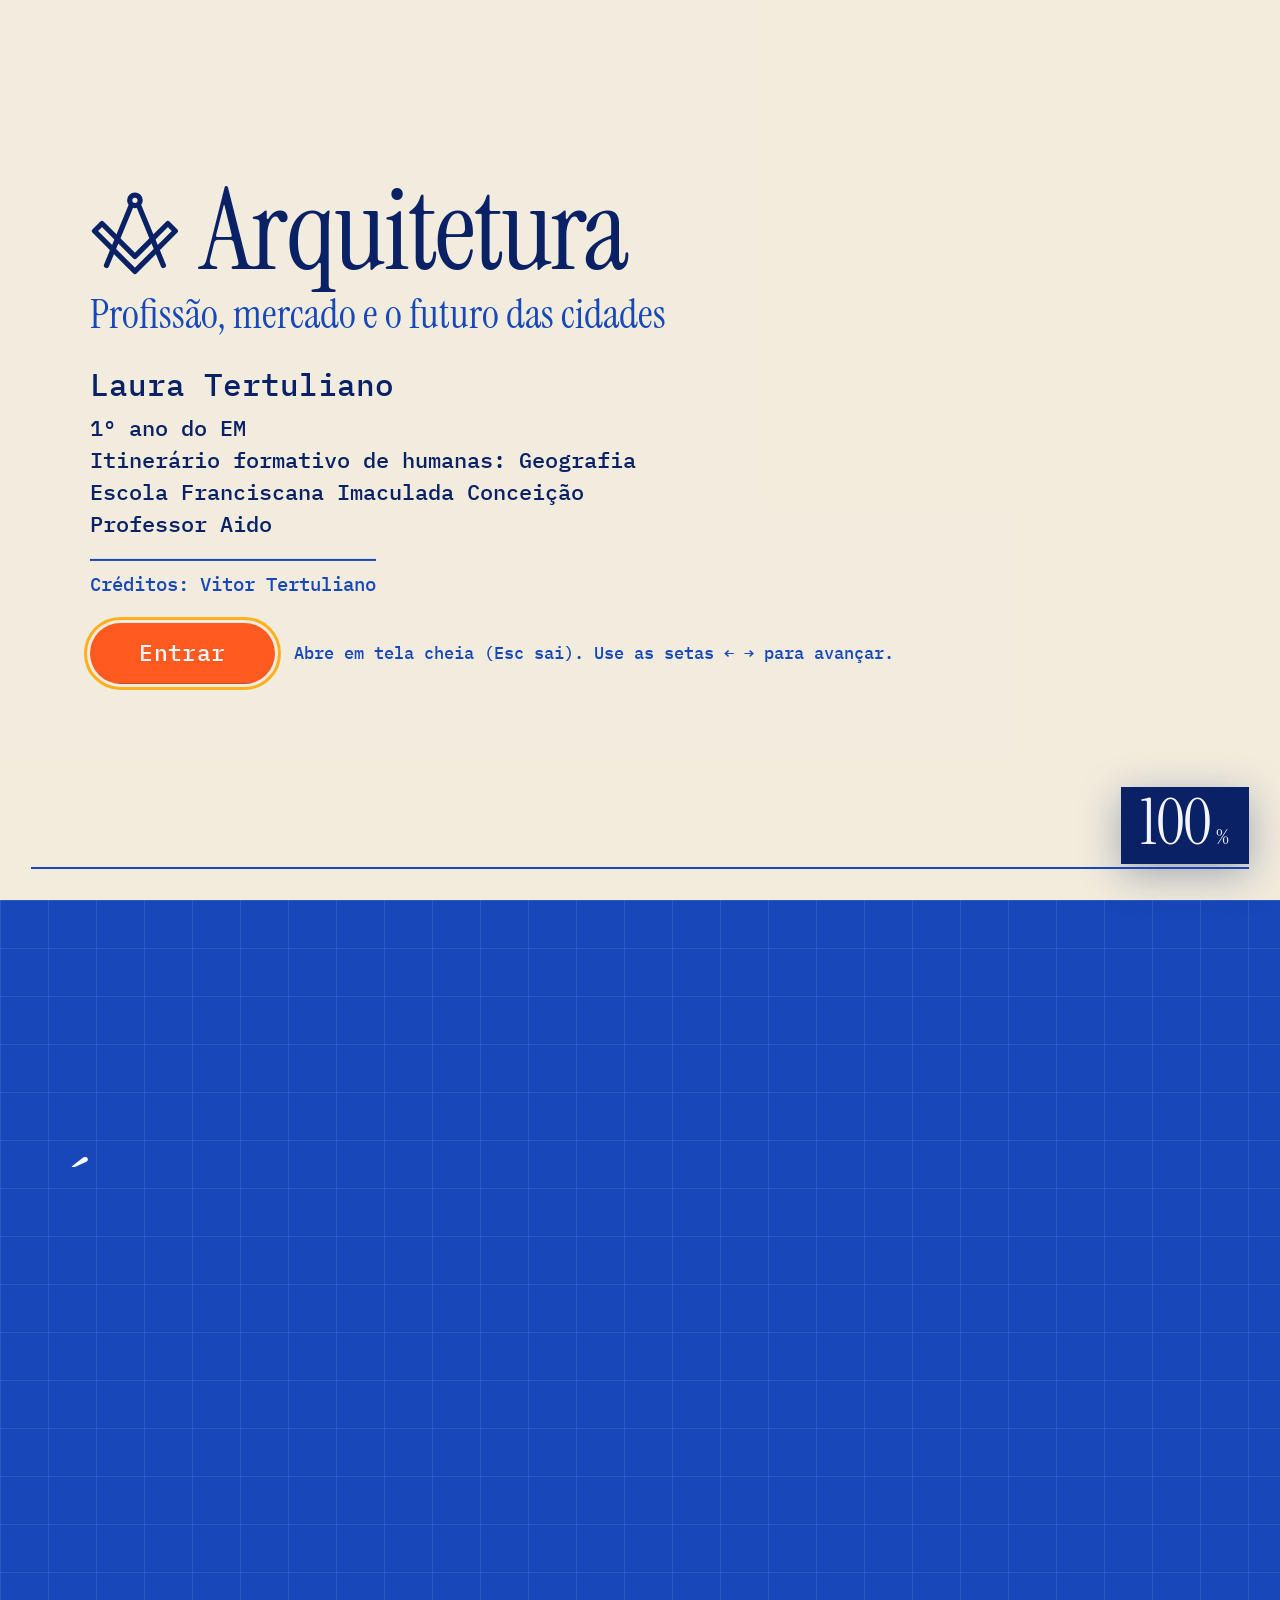
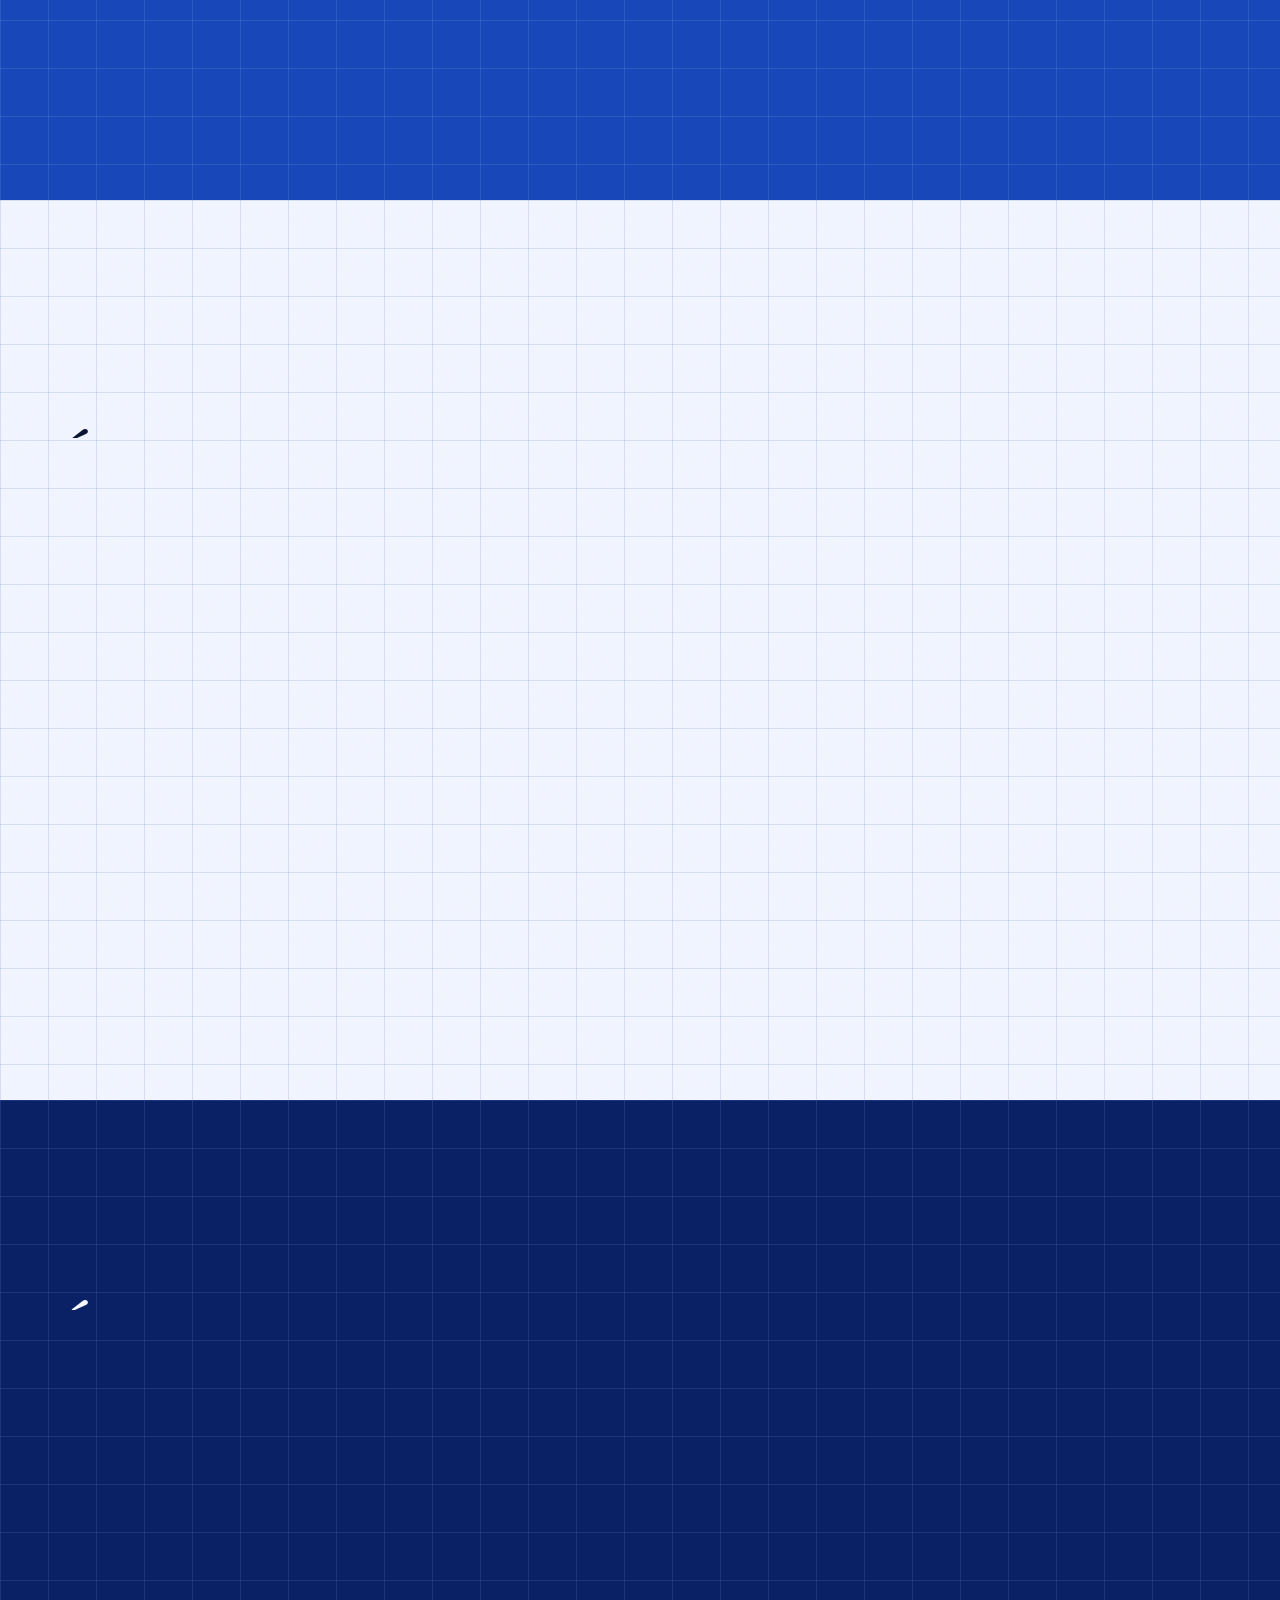
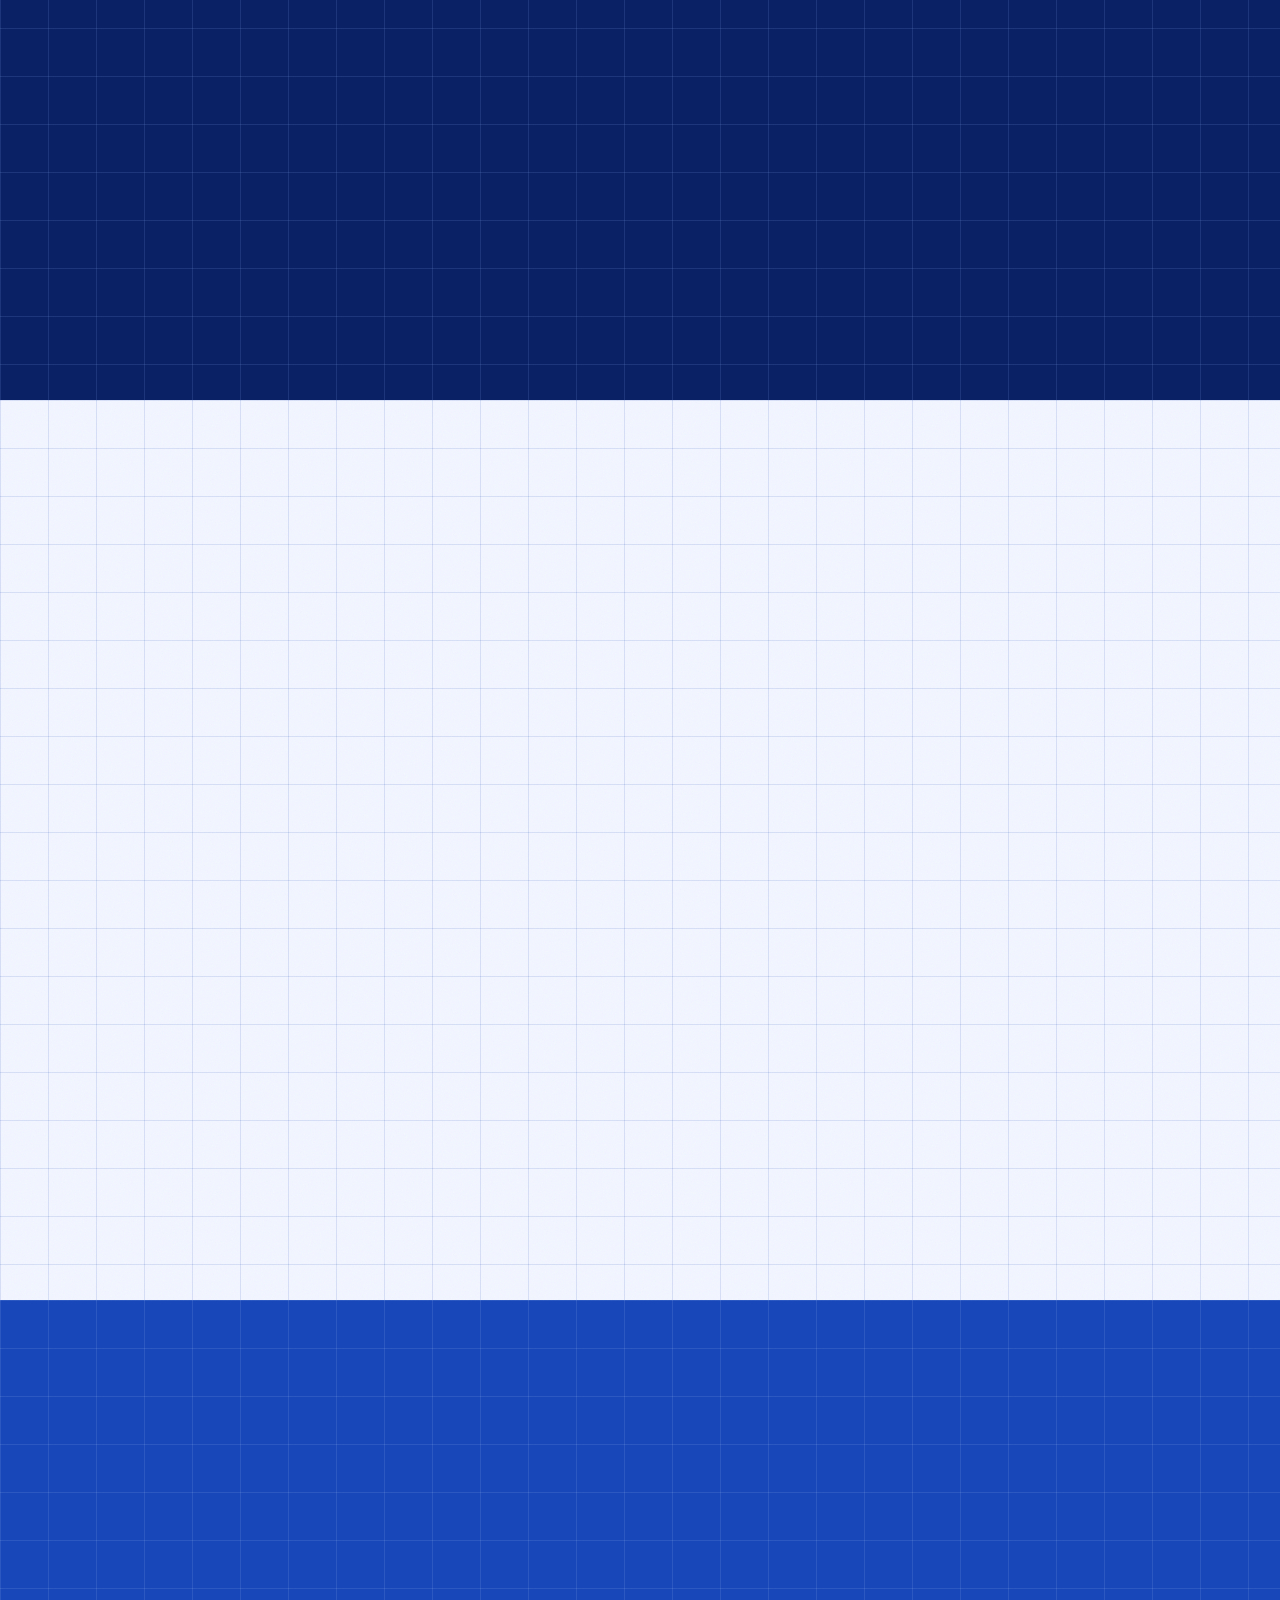
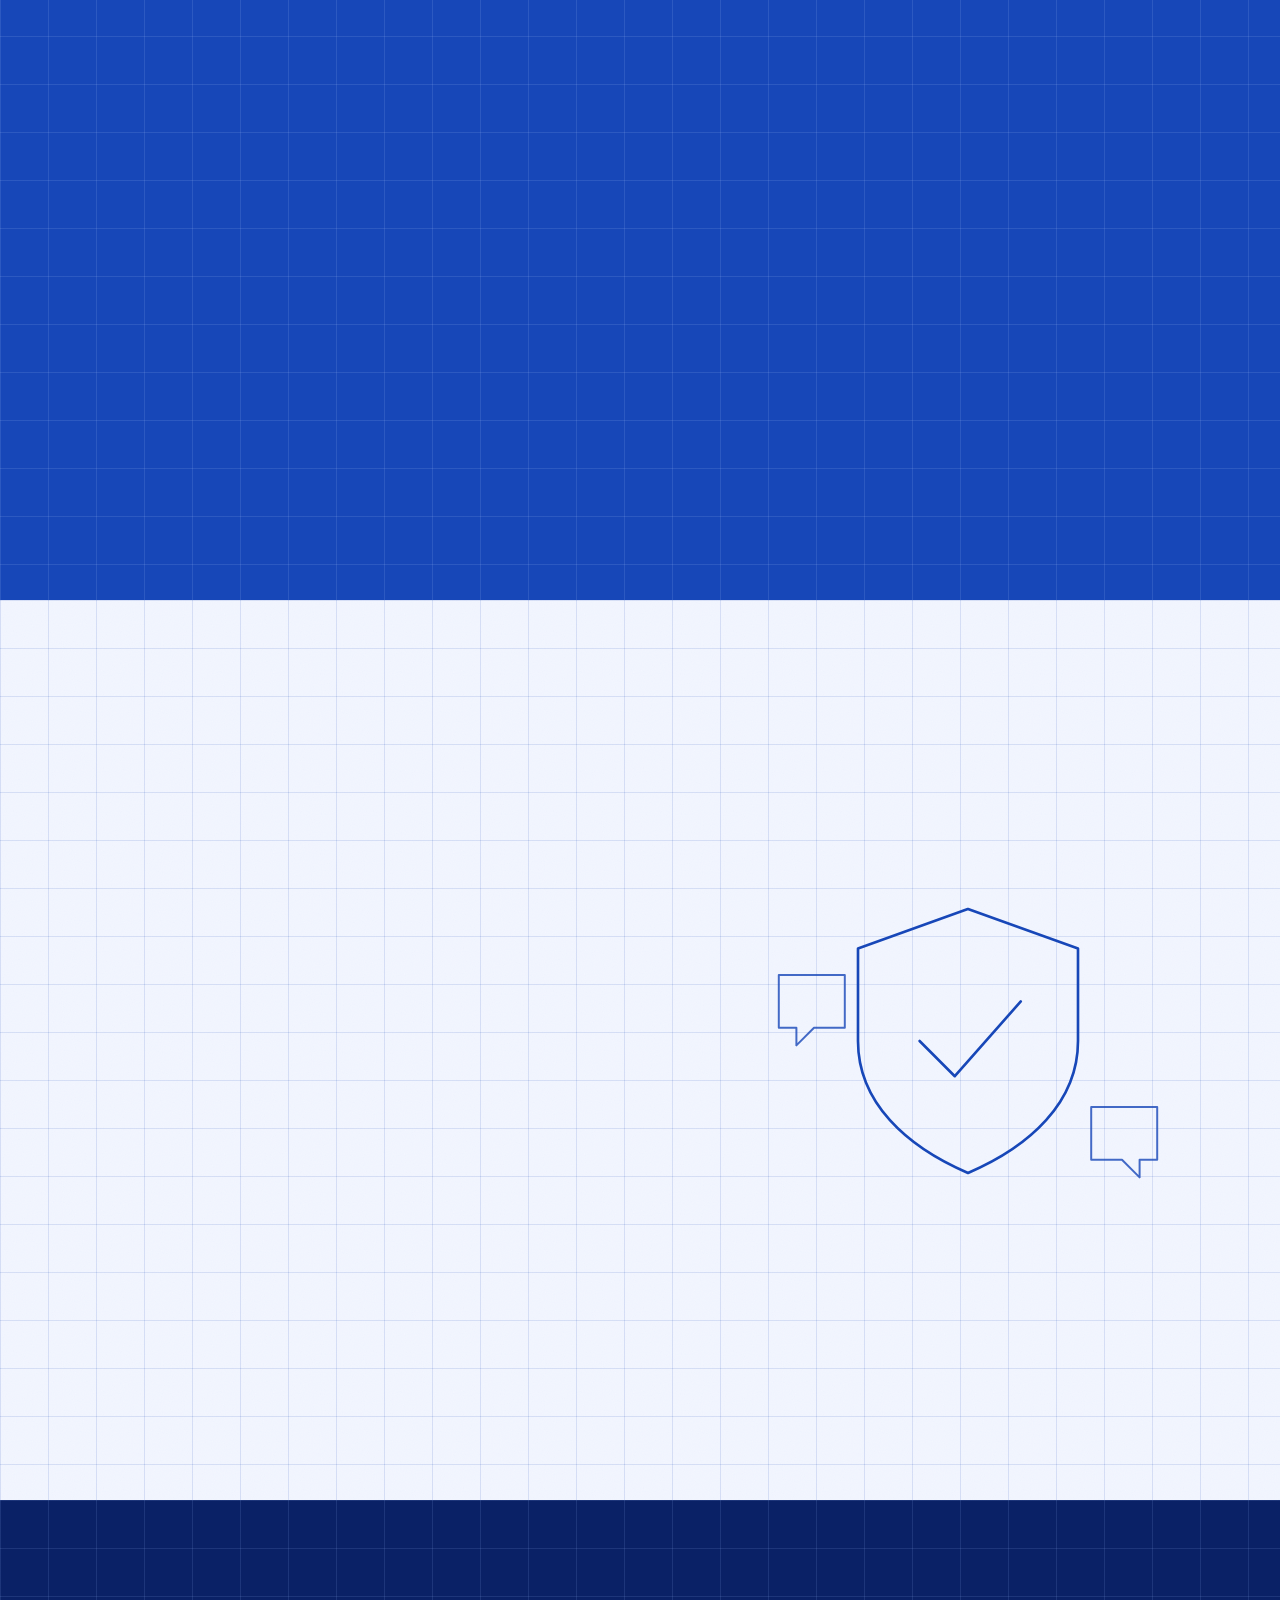
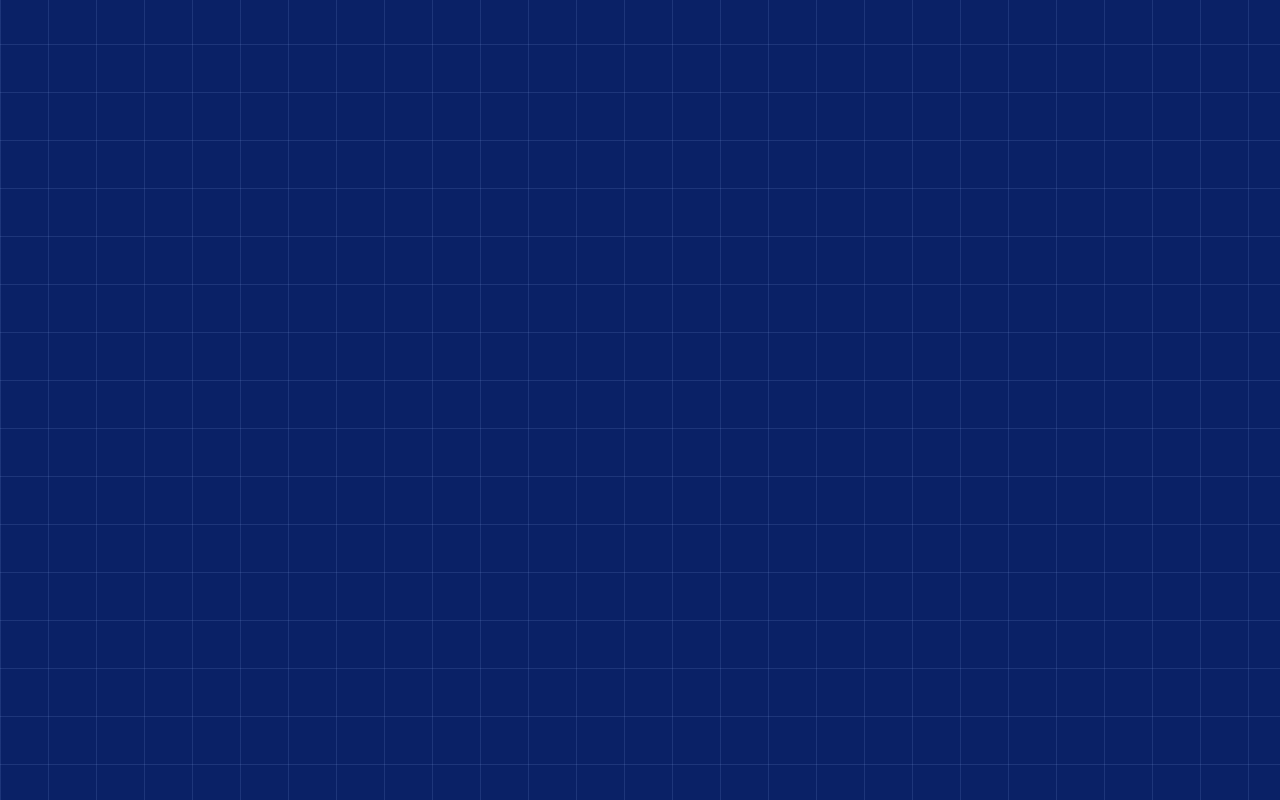
==== commit 8cd8f263: "Logo (compasso) ao lado de Arquitetura na tela de carregamento e na página de Fontes Co-Authored-By:" ====
--- a/index.html
+++ b/index.html
@@ -17,7 +17,7 @@
   <link rel="stylesheet" href="fonts/fonts.css">
   <link rel="stylesheet" href="css/style.css?v=2">
   <link rel="stylesheet" href="css/vida.css?v=6">
-  <link rel="stylesheet" href="css/heron.css?v=39">
+  <link rel="stylesheet" href="css/heron.css?v=40">
 </head>
 <body>
 
@@ -25,7 +25,7 @@
   <video class="pre-video" id="pre-video" src="video/casa.mp4" muted playsinline preload="auto"></video>
   <div class="pre-veu"></div>
   <div class="pre-info">
-    <h2>Arquitetura</h2>
+    <h2><svg class="emb pre-logo" viewBox="0 0 120 112" aria-hidden="true" focusable="false"><circle cx="60" cy="11" r="7"/><path d="M55 18L22 98M65 18L98 98"/><path d="M6 52L16 42L60 86L104 42L114 52L60 106Z"/></svg><span>Arquitetura</span></h2>
     <p class="pi-sub">Profissão, mercado e o futuro das cidades</p>
     <p class="pi-nome">Laura Tertuliano</p>
     <ul>
@@ -848,6 +848,8 @@
           <li><a href="https://www.gov.br/mdh/pt-br/assuntos/noticias/2026/defeso-eleitoral/agosto/eca-digital-conheca-as-regras-de-protecao-de-criancas-e-adolescentes-no-ambiente-online" target="_blank" rel="noopener">Ministério dos Direitos Humanos – ECA Digital</a></li>
         </ul>
       </div>
+    
+      <div class="fontes-logo" aria-hidden="true"><svg class="emb " viewBox="0 0 120 112" aria-hidden="true" focusable="false"><circle class="tr" cx="60" cy="11" r="7" style="--d:0"/><path class="tr" d="M55 18L22 98M65 18L98 98" style="--d:.15"/><path class="tr" d="M6 52L16 42L60 86L104 42L114 52L60 106Z" style="--d:.35"/></svg></div>
     </div>
     <p class="rodape">Laura Tertuliano, 1º ano do EM, Escola Franciscana Imaculada Conceição</p>
   </div>
--- a/css/heron.css
+++ b/css/heron.css
@@ -638,3 +638,18 @@
 .pi-entrar span { font-size: clamp(.75rem, 1.9vh, 2.6rem); }
 .pre .pre-num { font-size: clamp(2.6rem, min(9vw, 13vh), 17rem); }
 .pre.info .pre-num { font-size: clamp(2.2rem, 7vh, 12rem); }
+
+/* ==========================================================
+   LOGO (compasso) ao lado de "Arquitetura" na tela de
+   carregamento e no espaço vazio da página de Fontes.
+   ========================================================== */
+.pre-info h2 { display: flex; align-items: center; gap: .18em; }
+.pre-info h2 .pre-logo { flex: none; width: .78em; height: .73em; margin-top: .06em; color: var(--azul-profundo); stroke-width: 7; }
+
+.fontes-logo { display: grid; place-items: center; align-self: stretch; min-height: 0; }
+.fontes-logo .emb {
+  width: min(100%, 24vh); height: auto; max-height: 100%; color: var(--fg); stroke-width: 5.5;
+}
+.js #fontes .fontes-logo .tr { stroke-dasharray: 1; stroke-dashoffset: 1; }
+.js #fontes.is-active .fontes-logo .tr { animation: tracar 1.8s var(--ease) forwards; animation-delay: calc(var(--d, 0) * .6s + .5s); }
+@media (prefers-reduced-motion: reduce) { .js #fontes .fontes-logo .tr { stroke-dashoffset: 0; animation: none; } }
